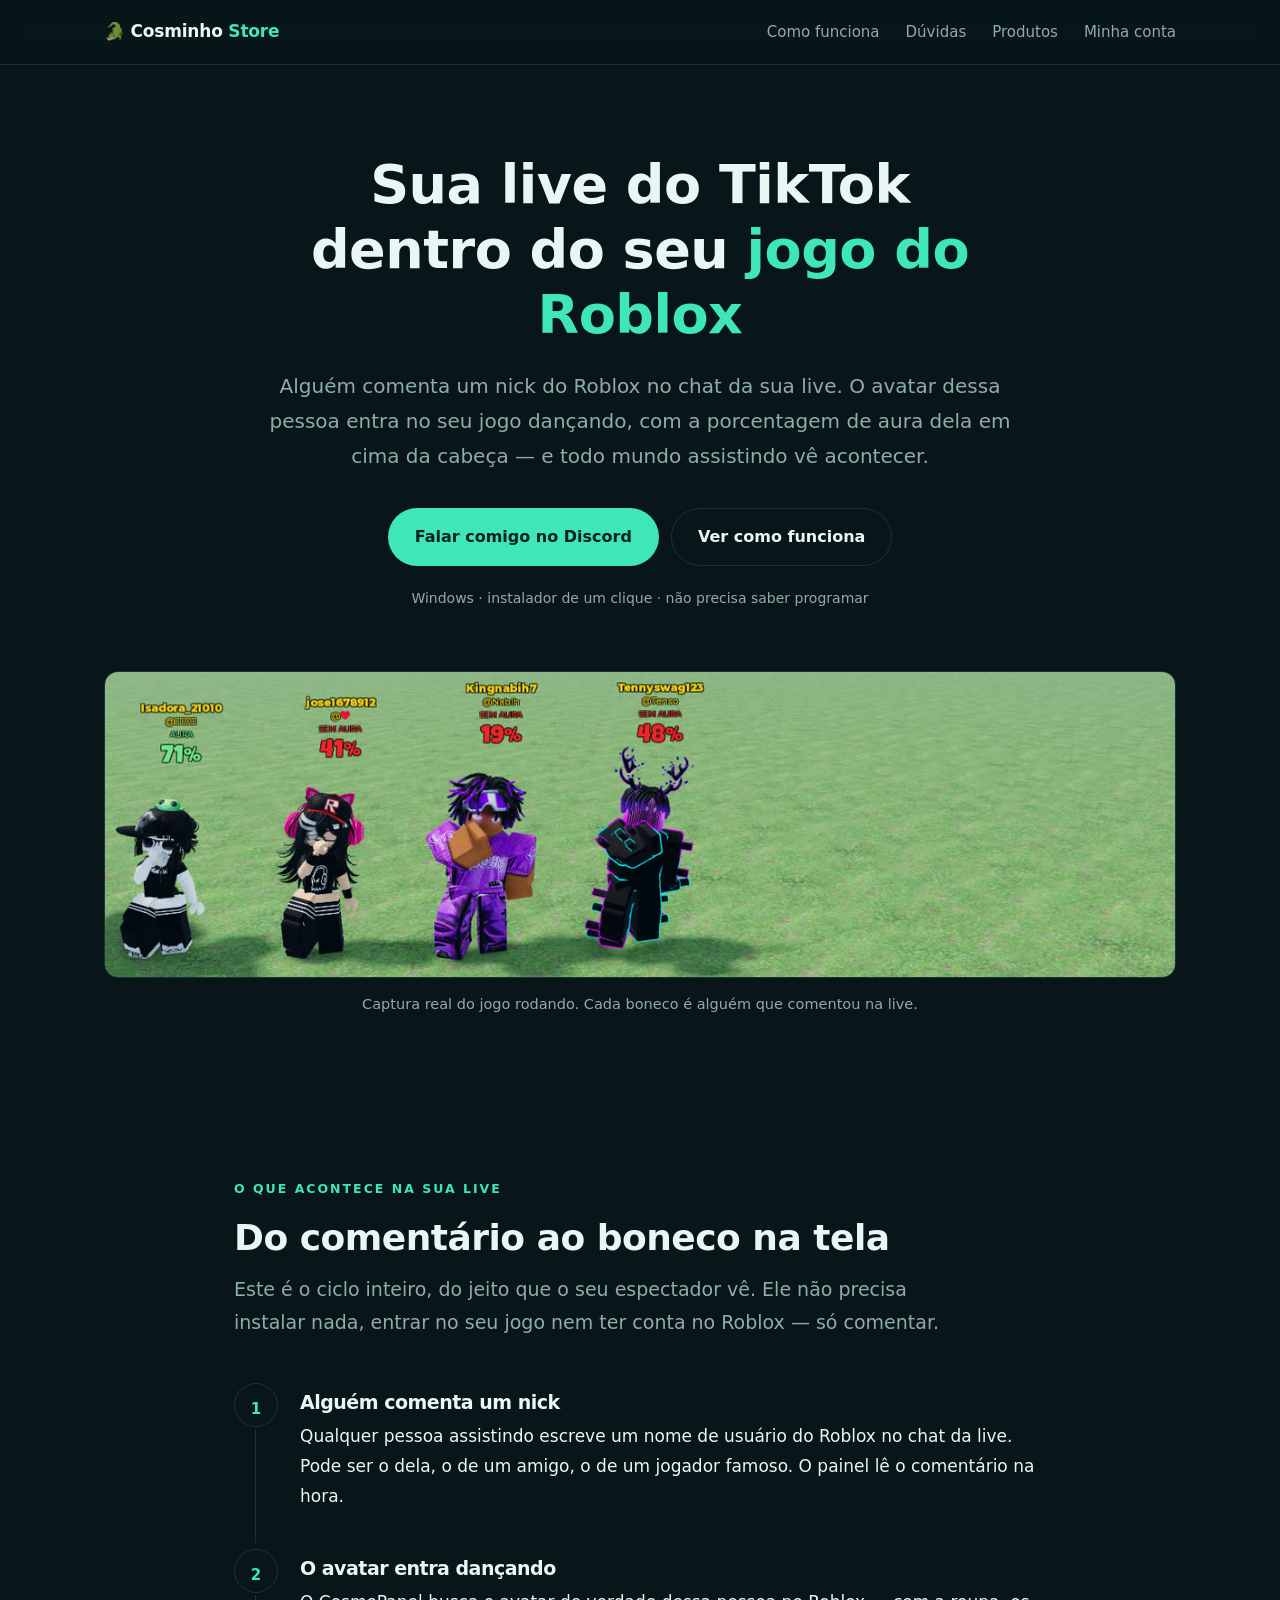
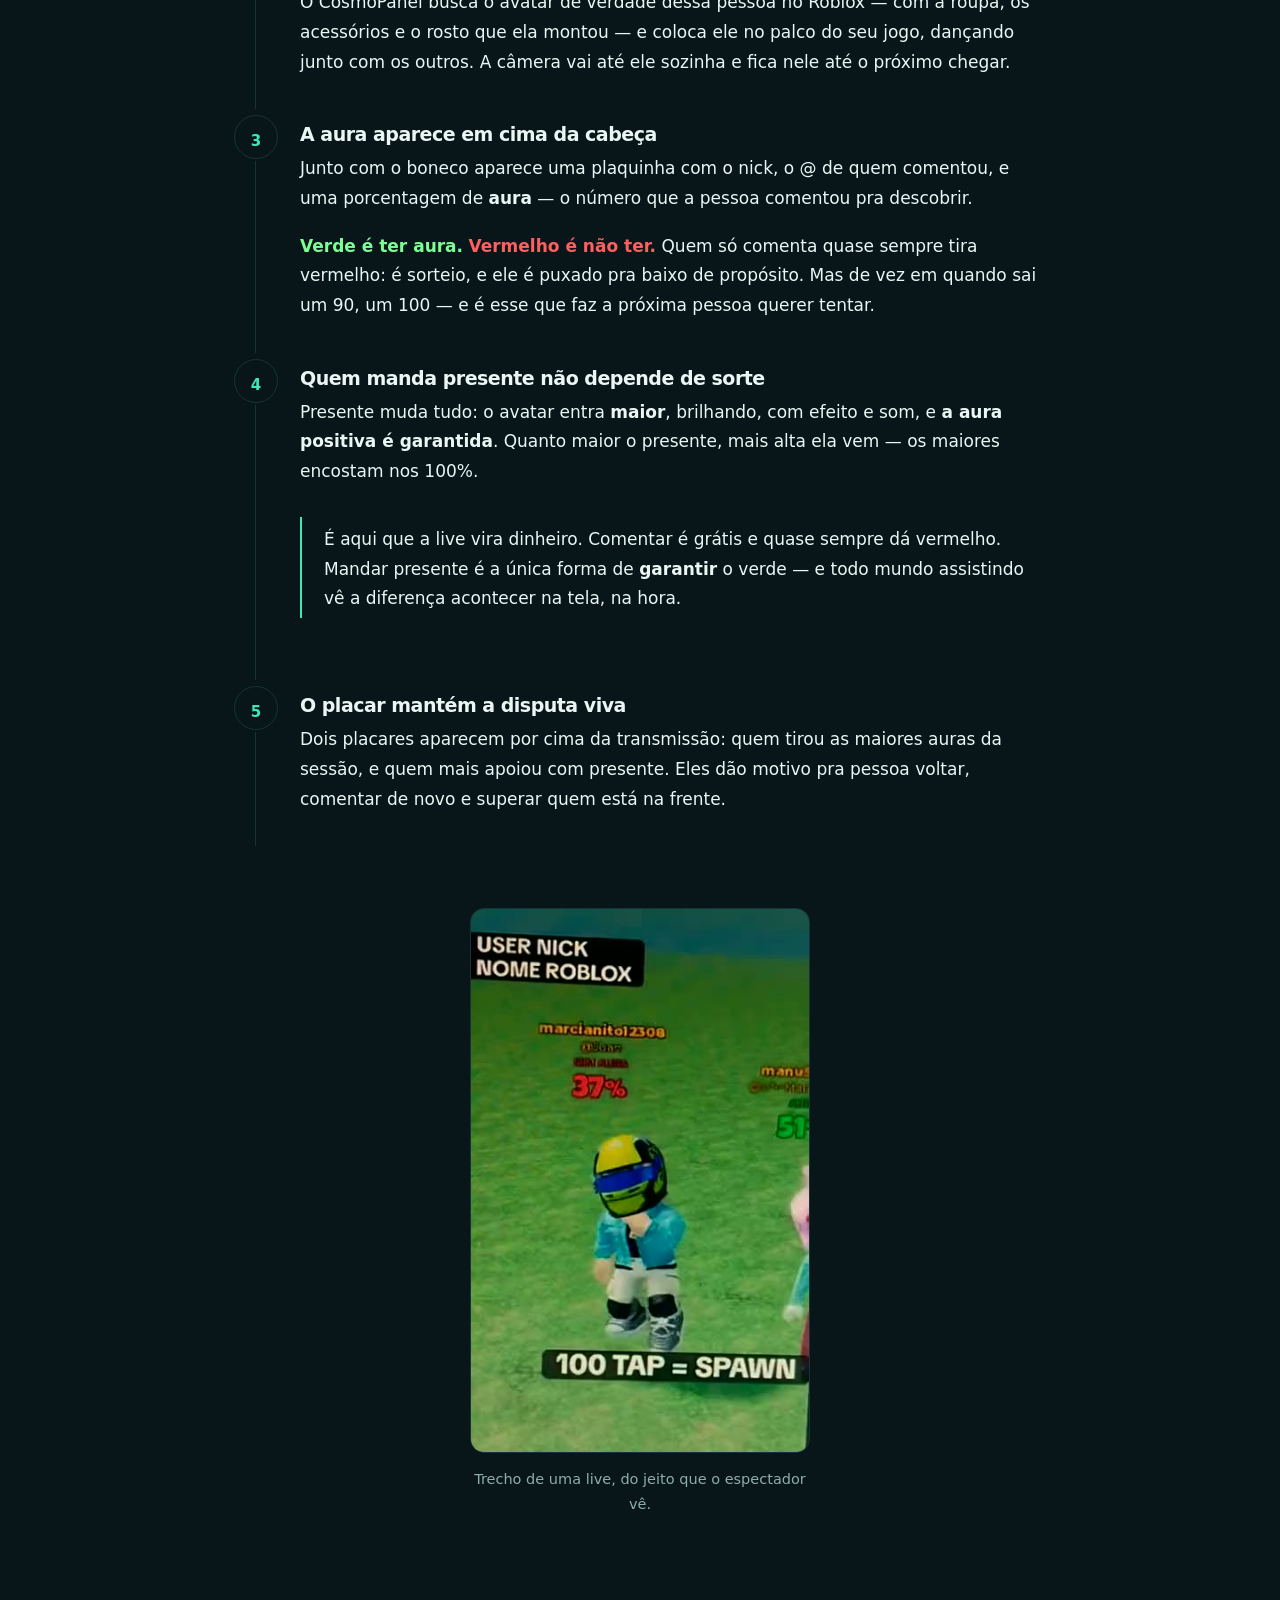
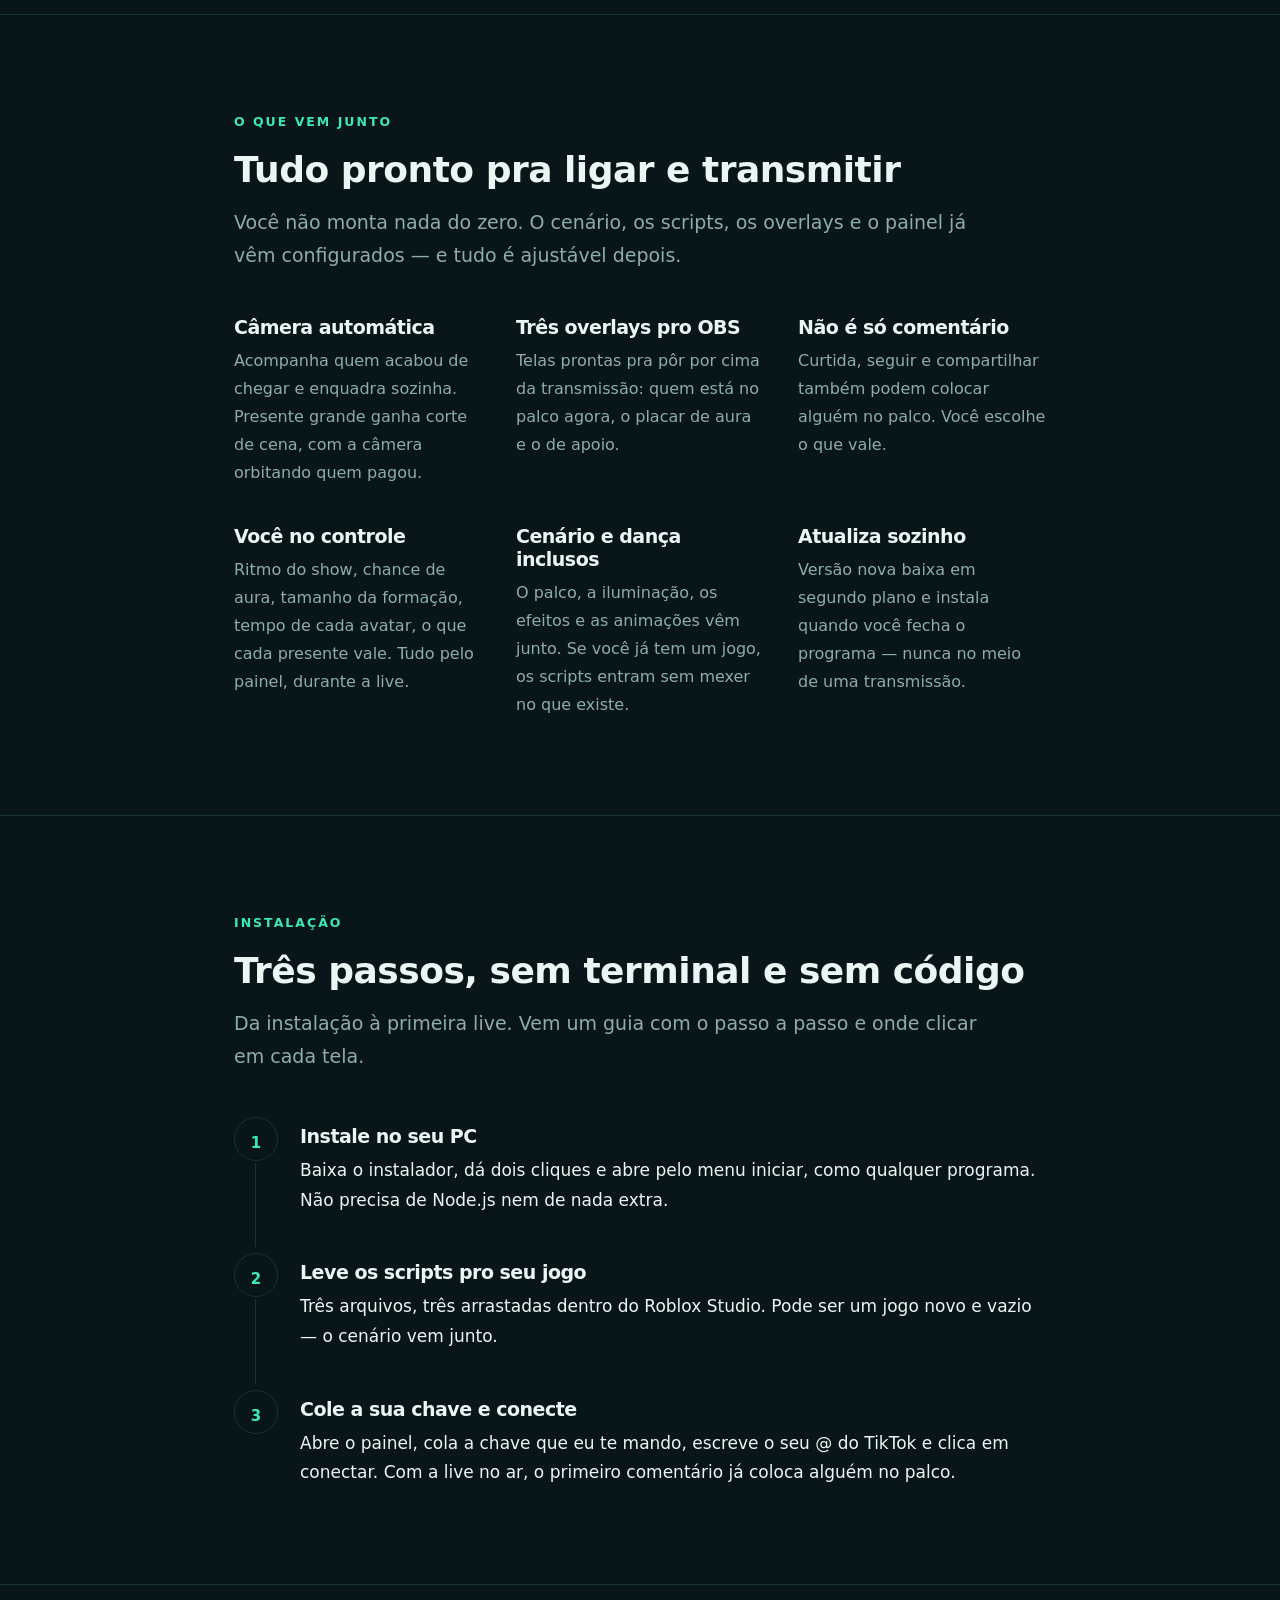
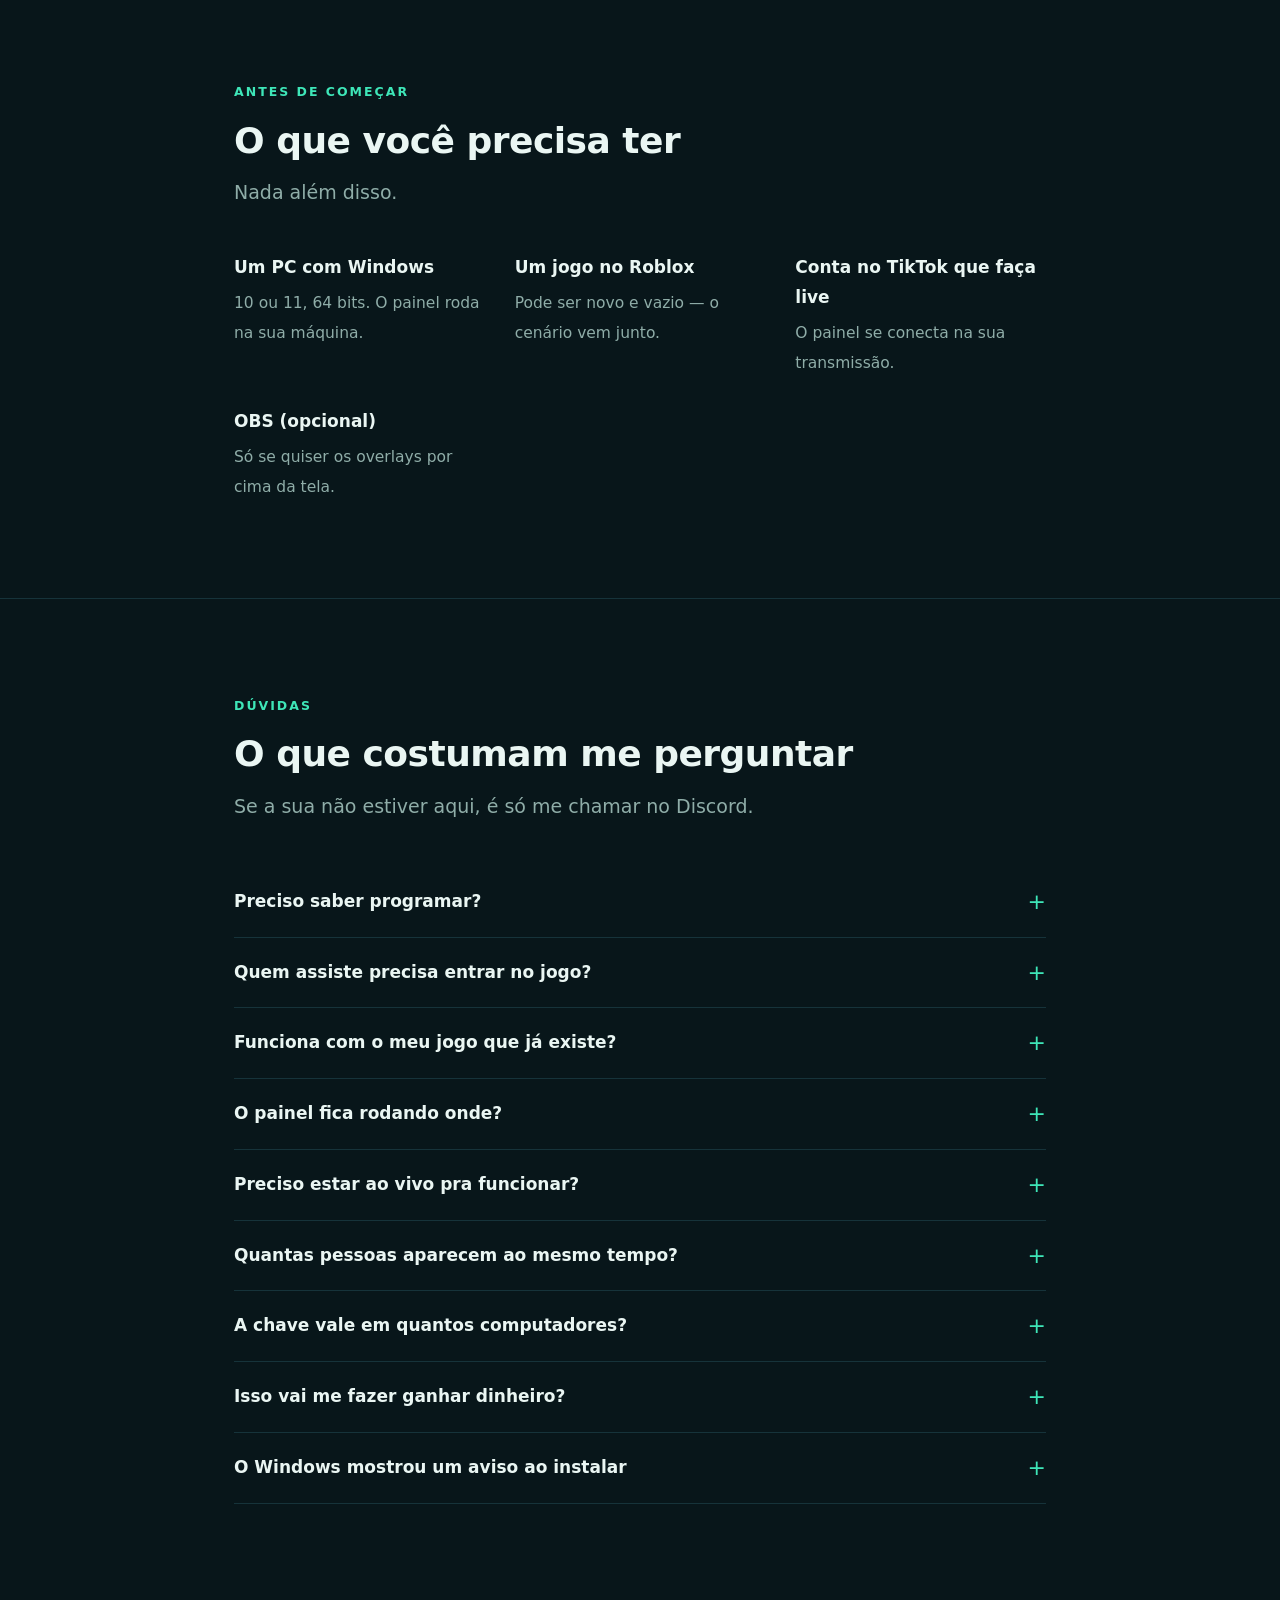
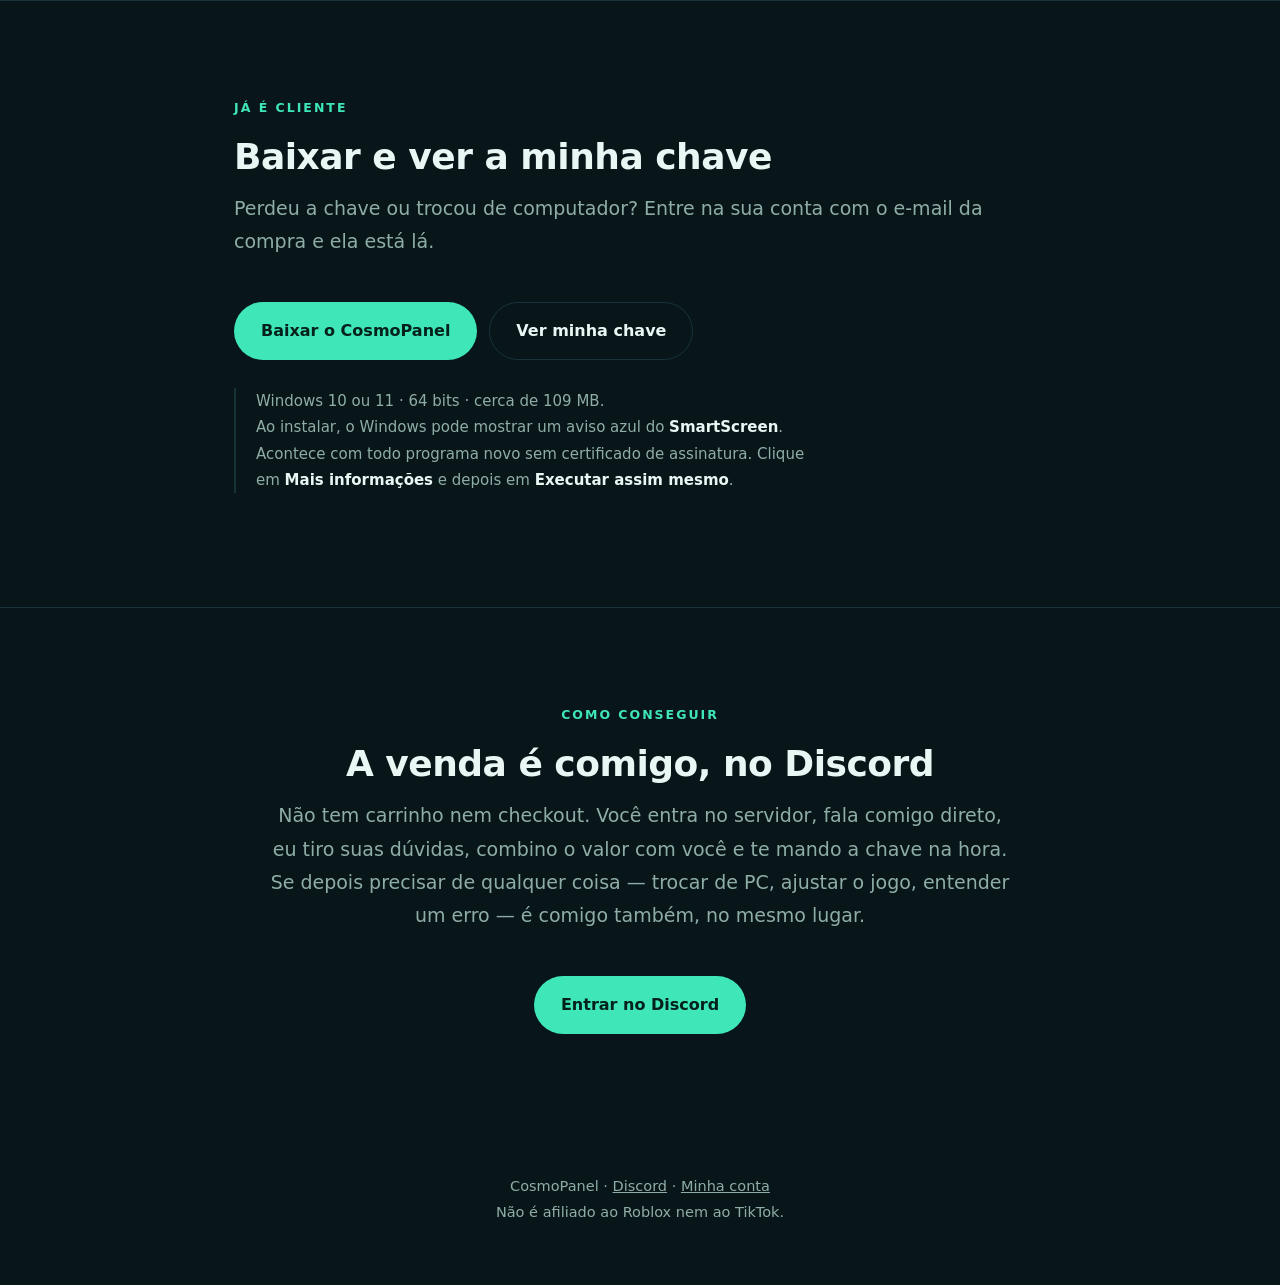
==== index.html @ 3291858f "Poe o trecho da live no site, em pe' e em loop Gravado do monitor com o celular, como o anterior â€”" ====
<!doctype html>
<html lang="pt-BR">
<head>
<meta charset="utf-8" />
<meta name="viewport" content="width=device-width, initial-scale=1" />
<title>CosmoPanel — sua live do TikTok dentro do seu jogo do Roblox</title>
<meta name="description" content="Quem comenta um nick na sua live aparece dançando dentro do seu jogo do Roblox, ao vivo, com a porcentagem de aura em cima. Quem manda presente entra maior, brilhando, e com aura garantida." />

<meta property="og:title" content="CosmoPanel — sua live do TikTok dentro do seu jogo do Roblox" />
<meta property="og:description" content="Quem comenta um nick aparece dançando no seu jogo, ao vivo, com a aura em cima. Presente garante aura alta." />
<meta property="og:type" content="website" />
<meta property="og:url" content="https://cosminho.store/" />
<meta property="og:image" content="https://cosminho.store/jogo-2.jpg" />
<meta name="theme-color" content="#08161a" />
<link rel="icon" href="data:image/svg+xml,<svg xmlns='http://www.w3.org/2000/svg' viewBox='0 0 100 100'><text y='.9em' font-size='90'>🐊</text></svg>" />

<link rel="stylesheet" href="/estilo.css" />
</head>
<body>

<header class="topo">
  <div class="env largo">
    <!--[[ A marca do topo e' a da LOJA, nao a do produto. O site vende
         CosmoPanel hoje e vai vender outras coisas depois; se o cabecalho
         disser "CosmoPanel", cada produto novo obriga a mexer nele. ]]-->
    <a class="marca" href="/">🐊 Cosminho<span> Store</span></a>
    <nav>
      <a class="some" href="#acontece">Como funciona</a>
      <a class="some" href="#duvidas">Dúvidas</a>
      <a href="/produtos.html">Produtos</a>
      <a href="/conta.html">Minha conta</a>
    </nav>
  </div>
</header>

<!-- ============================ HEROI ============================ -->
<div class="heroi">
  <div class="env">
    <h1>Sua live do TikTok<br>dentro do seu <em>jogo do Roblox</em></h1>
    <p class="sub">
      Alguém comenta um nick do Roblox no chat da sua live. O avatar dessa
      pessoa entra no seu jogo dançando, com a porcentagem de aura dela em
      cima da cabeça — e todo mundo assistindo vê acontecer.
    </p>
    <div class="acoes">
      <a class="btn btn-forte" href="https://discord.gg/cDBDEqu55z">Falar comigo no Discord</a>
      <a class="btn btn-leve" href="#acontece">Ver como funciona</a>
    </div>
    <p class="selo-os">Windows · instalador de um clique · não precisa saber programar</p>
  </div>

  <figure class="vitrine">
    <!--[[ JPEG e nao PNG: a mesma captura pesa 719 KB em PNG e 90 em JPEG,
         sem diferenca visivel — nem nos nicks, que sao a parte que mais
         sofre com compressao. Numa imagem que carrega ANTES de tudo, 629 KB
         a menos e' a diferenca entre a pessoa ver o produto e desistir no
         carregamento. ]]-->
    <img src="/jogo-2.jpg" width="1184" height="338"
         alt="Quatro avatares do Roblox parados na grama, lado a lado. Sobre cada um aparece o nick, o @ de quem comentou na live e a porcentagem de aura: o primeiro em verde com 71% e AURA, os outros três em vermelho com 41%, 19% e 48% e SEM AURA." />
    <figcaption>Captura real do jogo rodando. Cada boneco é alguém que comentou na live.</figcaption>
  </figure>
</div>

<!-- ==================== O QUE ACONTECE NA LIVE ==================== -->
<section id="acontece">
  <div class="env">
    <p class="rotulo">O que acontece na sua live</p>
    <h2>Do comentário ao boneco na tela</h2>
    <p class="legenda">
      Este é o ciclo inteiro, do jeito que o seu espectador vê. Ele não precisa
      instalar nada, entrar no seu jogo nem ter conta no Roblox — só comentar.
    </p>

    <div class="momento">
      <div class="n">1</div>
      <div>
        <h3>Alguém comenta um nick</h3>
        <p>
          Qualquer pessoa assistindo escreve um nome de usuário do Roblox no
          chat da live. Pode ser o dela, o de um amigo, o de um jogador
          famoso. O painel lê o comentário na hora.
        </p>
      </div>
    </div>

    <div class="momento">
      <div class="n">2</div>
      <div>
        <h3>O avatar entra dançando</h3>
        <p>
          O CosmoPanel busca o avatar de verdade dessa pessoa no Roblox — com
          a roupa, os acessórios e o rosto que ela montou — e coloca ele no
          palco do seu jogo, dançando junto com os outros. A câmera vai até
          ele sozinha e fica nele até o próximo chegar.
        </p>
      </div>
    </div>

    <div class="momento">
      <div class="n">3</div>
      <div>
        <h3>A aura aparece em cima da cabeça</h3>
        <p>
          Junto com o boneco aparece uma plaquinha com o nick, o @ de quem
          comentou, e uma porcentagem de <b>aura</b> — o número que a pessoa
          comentou pra descobrir.
        </p>
        <p>
          <span class="aura-verde">Verde é ter aura.</span>
          <span class="aura-vermelha">Vermelho é não ter.</span>
          Quem só comenta quase sempre tira vermelho: é sorteio, e ele é
          puxado pra baixo de propósito. Mas de vez em quando sai um 90, um
          100 — e é esse que faz a próxima pessoa querer tentar.
        </p>
      </div>
    </div>

    <div class="momento">
      <div class="n">4</div>
      <div>
        <h3>Quem manda presente não depende de sorte</h3>
        <p>
          Presente muda tudo: o avatar entra <b>maior</b>, brilhando, com
          efeito e som, e <b>a aura positiva é garantida</b>. Quanto maior o
          presente, mais alta ela vem — os maiores encostam nos 100%.
        </p>
        <div class="destaque">
          <p>
            É aqui que a live vira dinheiro. Comentar é grátis e quase sempre
            dá vermelho. Mandar presente é a única forma de <b>garantir</b> o
            verde — e todo mundo assistindo vê a diferença acontecer na tela,
            na hora.
          </p>
        </div>
      </div>
    </div>

    <div class="momento">
      <div class="n">5</div>
      <div>
        <h3>O placar mantém a disputa viva</h3>
        <p>
          Dois placares aparecem por cima da transmissão: quem tirou as
          maiores auras da sessão, e quem mais apoiou com presente. Eles dão
          motivo pra pessoa voltar, comentar de novo e superar quem está na
          frente.
        </p>
      </div>
    </div>

    <!--[[ O trecho da live, DEPOIS dos cinco passos.
         Quem acabou de ler o que acontece e' exatamente quem quer ver
         acontecendo. E em pe', no formato da transmissao — porque e' esse o
         enquadramento que o espectador ve no celular dele, com os overlays
         por cima. Deitado, a pagina estaria mostrando uma coisa que nao
         existe.

         `poster` nao e' enfeite: em conexao ruim, ou quando o navegador
         recusa autoplay, e' ele que aparece no lugar de um retangulo preto.
         Sem audio de proposito: video que fala sozinho numa pagina de vendas
         faz a pessoa fechar a aba. ]]-->
    <figure class="prova">
      <video src="/live-2.mp4" poster="/live-2.jpg"
             autoplay muted loop playsinline preload="metadata"
             width="380" height="610"
             aria-label="Trecho de uma live: avatares do Roblox dançando na grama, cada um com o nick e a aura em cima — Zenia_26111 com 92% em verde e marcianito2308 com 37% em vermelho — e os avisos da transmissão por cima."></video>
      <figcaption>Trecho de uma live, do jeito que o espectador vê.</figcaption>
    </figure>
  </div>
</section>

<!-- ======================= O QUE VEM JUNTO ======================= -->
<section id="recursos">
  <div class="env">
    <p class="rotulo">O que vem junto</p>
    <h2>Tudo pronto pra ligar e transmitir</h2>
    <p class="legenda">
      Você não monta nada do zero. O cenário, os scripts, os overlays e o
      painel já vêm configurados — e tudo é ajustável depois.
    </p>

    <div class="recursos">
      <div>
        <h3>Câmera automática</h3>
        <p>Acompanha quem acabou de chegar e enquadra sozinha. Presente grande ganha corte de cena, com a câmera orbitando quem pagou.</p>
      </div>
      <div>
        <h3>Três overlays pro OBS</h3>
        <p>Telas prontas pra pôr por cima da transmissão: quem está no palco agora, o placar de aura e o de apoio.</p>
      </div>
      <div>
        <h3>Não é só comentário</h3>
        <p>Curtida, seguir e compartilhar também podem colocar alguém no palco. Você escolhe o que vale.</p>
      </div>
      <div>
        <h3>Você no controle</h3>
        <p>Ritmo do show, chance de aura, tamanho da formação, tempo de cada avatar, o que cada presente vale. Tudo pelo painel, durante a live.</p>
      </div>
      <div>
        <h3>Cenário e dança inclusos</h3>
        <p>O palco, a iluminação, os efeitos e as animações vêm junto. Se você já tem um jogo, os scripts entram sem mexer no que existe.</p>
      </div>
      <div>
        <h3>Atualiza sozinho</h3>
        <p>Versão nova baixa em segundo plano e instala quando você fecha o programa — nunca no meio de uma transmissão.</p>
      </div>
    </div>
  </div>
</section>

<!-- ========================= INSTALAÇÃO ========================= -->
<section id="instalar">
  <div class="env">
    <p class="rotulo">Instalação</p>
    <h2>Três passos, sem terminal e sem código</h2>
    <p class="legenda">
      Da instalação à primeira live. Vem um guia com o passo a passo e onde
      clicar em cada tela.
    </p>

    <div class="momento">
      <div class="n">1</div>
      <div>
        <h3>Instale no seu PC</h3>
        <p>Baixa o instalador, dá dois cliques e abre pelo menu iniciar, como qualquer programa. Não precisa de Node.js nem de nada extra.</p>
      </div>
    </div>

    <div class="momento">
      <div class="n">2</div>
      <div>
        <h3>Leve os scripts pro seu jogo</h3>
        <p>Três arquivos, três arrastadas dentro do Roblox Studio. Pode ser um jogo novo e vazio — o cenário vem junto.</p>
      </div>
    </div>

    <div class="momento">
      <div class="n">3</div>
      <div>
        <h3>Cole a sua chave e conecte</h3>
        <p>Abre o painel, cola a chave que eu te mando, escreve o seu @ do TikTok e clica em conectar. Com a live no ar, o primeiro comentário já coloca alguém no palco.</p>
      </div>
    </div>
  </div>
</section>

<!-- ========================= REQUISITOS ========================= -->
<section id="requisitos">
  <div class="env">
    <p class="rotulo">Antes de começar</p>
    <h2>O que você precisa ter</h2>
    <p class="legenda">Nada além disso.</p>

    <div class="req">
      <div><b>Um PC com Windows</b><span>10 ou 11, 64 bits. O painel roda na sua máquina.</span></div>
      <div><b>Um jogo no Roblox</b><span>Pode ser novo e vazio — o cenário vem junto.</span></div>
      <div><b>Conta no TikTok que faça live</b><span>O painel se conecta na sua transmissão.</span></div>
      <div><b>OBS (opcional)</b><span>Só se quiser os overlays por cima da tela.</span></div>
    </div>
  </div>
</section>

<!-- =========================== DÚVIDAS =========================== -->
<section id="duvidas">
  <div class="env">
    <p class="rotulo">Dúvidas</p>
    <h2>O que costumam me perguntar</h2>
    <p class="legenda">Se a sua não estiver aqui, é só me chamar no Discord.</p>

    <details>
      <summary>Preciso saber programar?</summary>
      <p>Não. A instalação é um instalador comum do Windows, e no Roblox são três arquivos arrastados pra dentro do Studio. O guia mostra onde clicar em cada passo.</p>
    </details>
    <details>
      <summary>Quem assiste precisa entrar no jogo?</summary>
      <p>Não, e é isso que faz funcionar. A pessoa só comenta na live. Ela nem precisa ter o Roblox instalado — o avatar que aparece é buscado pelo nick que ela escreveu.</p>
    </details>
    <details>
      <summary>Funciona com o meu jogo que já existe?</summary>
      <p>Funciona. Os scripts entram no seu jogo sem mexer no que já está lá. Se você não tem jogo nenhum, também serve: o cenário do palco vem junto e roda num jogo vazio.</p>
    </details>
    <details>
      <summary>O painel fica rodando onde?</summary>
      <p>No seu computador, junto com a live. Ele conversa com o seu jogo do Roblox e com a sua transmissão do TikTok ao mesmo tempo. Nada roda em servidor de terceiro.</p>
    </details>
    <details>
      <summary>Preciso estar ao vivo pra funcionar?</summary>
      <p>Sim. O painel se conecta na sua transmissão do TikTok enquanto ela está no ar. Fora da live não há comentário pra ler.</p>
    </details>
    <details>
      <summary>Quantas pessoas aparecem ao mesmo tempo?</summary>
      <p>A formação padrão comporta 48 avatares, e você pode mudar esse número. Quem chega entra na frente; quando enche, a câmera mostra a multidão inteira e o palco recomeça.</p>
    </details>
    <details>
      <summary>A chave vale em quantos computadores?</summary>
      <p>Um por vez. Se você trocar de PC ou formatar, é só me avisar no Discord que eu libero na hora.</p>
    </details>
    <details>
      <summary>Isso vai me fazer ganhar dinheiro?</summary>
      <p>Ele não cria audiência do nada — isso continua sendo seu trabalho. O que ele faz é dar motivo pra quem já está assistindo interagir: comentar pra ver o próprio avatar, e mandar presente pra garantir a aura alta. Mais comentário também ajuda a live a ser mostrada pra mais gente.</p>
    </details>
    <details>
      <summary>O Windows mostrou um aviso ao instalar</summary>
      <p>É o SmartScreen, e acontece com todo programa novo que ainda não tem certificado de assinatura — não é vírus. Clique em <b>Mais informações</b> e depois em <b>Executar assim mesmo</b>.</p>
    </details>
  </div>
</section>

<!-- ========================= JÁ É CLIENTE ========================= -->
<section id="cliente">
  <div class="env">
    <p class="rotulo">Já é cliente</p>
    <h2>Baixar e ver a minha chave</h2>
    <p class="legenda">
      Perdeu a chave ou trocou de computador? Entre na sua conta com o e-mail
      da compra e ela está lá.
    </p>
    <div class="acoes" style="justify-content:flex-start">
      <a class="btn btn-forte" href="https://github.com/cosmopanel84-cpu/cosmopanel-downloads/releases/latest/download/CosmoPanel-Instalador.exe">Baixar o CosmoPanel</a>
      <a class="btn btn-leve" href="/conta.html">Ver minha chave</a>
    </div>
    <p class="aviso">
      Windows 10 ou 11 · 64 bits · cerca de 109 MB.<br>
      Ao instalar, o Windows pode mostrar um aviso azul do <b>SmartScreen</b>.
      Acontece com todo programa novo sem certificado de assinatura. Clique em
      <b>Mais informações</b> e depois em <b>Executar assim mesmo</b>.
    </p>
  </div>
</section>

<!-- ========================== FECHAMENTO ========================== -->
<section id="comprar" class="fechamento">
  <div class="env">
    <p class="rotulo">Como conseguir</p>
    <h2>A venda é comigo, no Discord</h2>
    <p class="legenda">
      Não tem carrinho nem checkout. Você entra no servidor, fala comigo
      direto, eu tiro suas dúvidas, combino o valor com você e te mando a
      chave na hora. Se depois precisar de qualquer coisa — trocar de PC,
      ajustar o jogo, entender um erro — é comigo também, no mesmo lugar.
    </p>
    <div class="acoes">
      <a class="btn btn-forte" href="https://discord.gg/cDBDEqu55z">Entrar no Discord</a>
    </div>
  </div>
</section>

<footer>
  <div class="env">
    CosmoPanel · <a href="https://discord.gg/cDBDEqu55z">Discord</a> ·
    <a href="/conta.html">Minha conta</a><br>
    Não é afiliado ao Roblox nem ao TikTok.
  </div>
</footer>

</body>
</html>
---- estilo.css ----
/*[[ O ESTILO DA LOJA INTEIRA, num arquivo so'.

     Antes ele vivia dentro do <style> de cada pagina. Com uma pagina isso e'
     comodo; com uma vitrine e um HTML por produto vira armadilha — trocar uma
     cor exige cacar em todos os arquivos, e um deles sempre fica pra tras.
     Produto novo agora e' um HTML enxuto que aponta pra ca'.

     CLEAN, e aqui isso tem significado tecnico, nao so' gosto:

       · UMA cor de destaque. O verde marca o que se clica e o que e' "tem
         aura". Se ele estiver em tudo, deixa de significar alguma coisa.
       · Sem textura de fundo: ela compete com a leitura, e estas paginas sao
         principalmente texto explicativo.
       · Menos caixa, mais espaco. Borda em volta de cada bloco dava o ar "de
         painel de controle"; separar por respiro da' o ar de pagina.
       · Uma escala de tipo so' (clamp), pra o tamanho contar a hierarquia
         sozinho, sem precisar de linha, cor e caixa junto. ]]*/

:root{
  --fundo:#08161a;
  --fundo2:#0c2026;
  --acento:#3ee6b8;
  --verde:#7bff94;
  --vermelho:#ff5f5f;
  --texto:#eaf6f3;
  --apagado:#8fada8;
  --linha:#16333a;
}

*{box-sizing:border-box}
html{scroll-behavior:smooth}
body{
  margin:0;
  background:var(--fundo);
  color:var(--texto);
  font:400 17px/1.75 ui-sans-serif,system-ui,-apple-system,"Segoe UI",Roboto,sans-serif;
  -webkit-font-smoothing:antialiased;
}
img{max-width:100%;height:auto;display:block}
a{color:var(--acento)}

.env{max-width:860px;margin:0 auto;padding:0 24px}
.largo{max-width:1120px}

/* ---------- topo ---------- */
.topo{position:sticky;top:0;z-index:10;backdrop-filter:blur(10px);
  background:rgba(8,22,26,.82);border-bottom:1px solid var(--linha)}
.topo .env{display:flex;align-items:center;justify-content:space-between;
  gap:16px;height:64px}
.marca{font-weight:700;font-size:17px;letter-spacing:-.2px;text-decoration:none;color:var(--texto)}
.marca span{color:var(--acento)}
.topo nav{display:flex;align-items:center;gap:26px;font-size:15px}
.topo nav a{color:var(--apagado);text-decoration:none;transition:color .15s}
.topo nav a:hover,.topo nav a[aria-current="page"]{color:var(--texto)}
@media (max-width:760px){ .topo nav a.some{display:none} }

/* ---------- botoes ---------- */
.btn{display:inline-flex;align-items:center;justify-content:center;gap:9px;
  padding:14px 26px;border-radius:999px;text-decoration:none;font-weight:600;
  font-size:16px;border:1px solid transparent;cursor:pointer;font-family:inherit;
  transition:transform .14s,opacity .14s}
.btn:hover{transform:translateY(-1px);opacity:.92}
.btn:disabled{opacity:.5;cursor:default;transform:none}
.btn-forte{background:var(--acento);color:#04211c}
.btn-leve{border-color:var(--linha);color:var(--texto)}
.btn-fino{padding:9px 18px;font-size:14.5px}

/* ---------- ritmo vertical ---------- */
section{padding:96px 0}
section + section{border-top:1px solid var(--linha)}
h1,h2,h3{letter-spacing:-.5px;line-height:1.2;margin:0}
h1{font-size:clamp(34px,6vw,54px);font-weight:700}
h2{font-size:clamp(26px,3.6vw,36px);font-weight:700;margin-bottom:14px}
h3{font-size:19px;font-weight:600;margin-bottom:8px}
p{margin:0 0 18px}
.legenda{color:var(--apagado);font-size:19px;margin-bottom:44px;max-width:62ch}
.rotulo{text-transform:uppercase;letter-spacing:2px;font-size:12.5px;
  color:var(--acento);font-weight:600;margin-bottom:16px}

/* ---------- heroi ---------- */
.heroi{padding:88px 0 64px;text-align:center}
.heroi h1{margin-bottom:22px}
.heroi h1 em{font-style:normal;color:var(--acento)}
.heroi .sub{font-size:20px;color:var(--apagado);max-width:60ch;margin:0 auto 34px}
.acoes{display:flex;gap:12px;justify-content:center;flex-wrap:wrap}
.selo-os{margin-top:20px;font-size:14px;color:var(--apagado)}

.vitrine{margin:60px auto 0;max-width:1120px;padding:0 24px}
.vitrine img{border-radius:14px;border:1px solid var(--linha)}
.vitrine figcaption{margin-top:14px;font-size:14.5px;color:var(--apagado);text-align:center}

/*[[ O trecho da live. EM PE', e estreito.
     O video e' a transmissao como o espectador ve: vertical, com os avisos
     por cima. Deitado, seria outra coisa. E estreito de proposito — foi
     filmado do monitor com celular, entao nitidez nao e' o que ele tem pra
     dar; o que ele tem e' movimento e a aura mudando na cabeca das pessoas.
     Grande, a diferenca de definicao pra imagem do topo viraria o assunto. ]]*/
.prova{margin:56px auto 0;max-width:340px}
.prova video{display:block;width:100%;height:auto;border-radius:14px;
  border:1px solid var(--linha);background:var(--fundo2)}
.prova figcaption{margin-top:14px;font-size:14.5px;color:var(--apagado);text-align:center}

/* ---------- sequencia numerada ---------- */
.momento{display:grid;grid-template-columns:44px 1fr;gap:0 22px;
  padding-bottom:38px;position:relative}
.momento:last-child{padding-bottom:0}
/* A linha que liga um momento ao outro: e' ela que faz ler como SEQUENCIA.
   Com cartoes soltos, cada passo parecia independente do anterior. */
.momento:not(:last-child)::before{content:"";position:absolute;left:21px;top:46px;
  bottom:6px;width:1px;background:var(--linha)}
.momento .n{width:44px;height:44px;border-radius:50%;display:grid;place-items:center;
  border:1px solid var(--linha);color:var(--acento);font-weight:600;font-size:15px;
  background:var(--fundo)}
.momento div{padding-top:8px}
.momento div p:last-child{margin-bottom:0}

.aura-verde{color:var(--verde);font-weight:600}
.aura-vermelha{color:var(--vermelho);font-weight:600}

.destaque{border-left:2px solid var(--acento);padding:4px 0 4px 22px;
  margin:30px 0;color:var(--texto)}
.destaque p:last-child{margin-bottom:0}

/* ---------- grades ---------- */
.recursos{display:grid;grid-template-columns:repeat(auto-fit,minmax(240px,1fr));
  gap:38px 34px}
.recursos p{color:var(--apagado);font-size:16px;margin:0}

.req{display:grid;grid-template-columns:repeat(auto-fit,minmax(210px,1fr));gap:30px}
.req b{display:block;margin-bottom:5px;font-weight:600}
.req span{color:var(--apagado);font-size:15.5px}

/* ---------- vitrine de produtos ---------- */
.produtos{display:grid;grid-template-columns:repeat(auto-fit,minmax(300px,1fr));
  gap:26px;align-items:stretch}
.produto{display:flex;flex-direction:column;text-decoration:none;color:inherit;
  border:1px solid var(--linha);border-radius:16px;overflow:hidden;
  background:var(--fundo2);transition:border-color .16s,transform .16s}
a.produto:hover{border-color:var(--acento);transform:translateY(-2px)}
.produto .capa{aspect-ratio:16/7;overflow:hidden;background:var(--fundo);
  border-bottom:1px solid var(--linha)}
.produto .capa img{width:100%;height:100%;object-fit:cover}
.produto .corpo{padding:22px 24px 26px;display:flex;flex-direction:column;flex:1}
.produto h3{margin-bottom:8px}
.produto p{color:var(--apagado);font-size:15.5px;margin:0 0 18px}
.produto .rodape{margin-top:auto;display:flex;align-items:center;
  justify-content:space-between;gap:12px;font-size:14.5px}
.produto .ver{color:var(--acento);font-weight:600}
.etiqueta{display:inline-block;font-size:12px;letter-spacing:1.4px;
  text-transform:uppercase;font-weight:600;padding:4px 10px;border-radius:999px;
  border:1px solid var(--linha);color:var(--apagado)}
.etiqueta.viva{border-color:var(--acento);color:var(--acento)}

/*[[ O card de "em breve" e' TRACEJADO de proposito.
     Vitrine com um produto so' parece loja quebrada; com um card falso, parece
     desonesta. O tracejado diz "este espaco e' reservado, ainda nao ha nada
     aqui" sem fingir que ha. Quando o produto existir, ele vira um card
     normal — e a grade nao muda. ]]*/
.produto.vazio{border-style:dashed;background:transparent;justify-content:center;
  align-items:center;text-align:center;padding:48px 28px;min-height:260px}
.produto.vazio h3{color:var(--apagado);font-weight:600}
.produto.vazio p{margin:0;max-width:34ch}

/* ---------- perguntas ---------- */
details{border-bottom:1px solid var(--linha);padding:20px 0}
details summary{cursor:pointer;font-weight:600;font-size:17px;list-style:none;
  display:flex;justify-content:space-between;gap:16px;align-items:center}
details summary::-webkit-details-marker{display:none}
details summary::after{content:"+";color:var(--acento);font-weight:400;font-size:22px;
  line-height:1;flex-shrink:0}
details[open] summary::after{content:"−"}
details p{margin:14px 0 0;color:var(--apagado);font-size:16px}

/* ---------- fechamento e rodape ---------- */
.fechamento{text-align:center}
.fechamento .legenda{margin-left:auto;margin-right:auto}

footer{padding:44px 0 60px;color:var(--apagado);font-size:14.5px;text-align:center}
footer a{color:var(--apagado)}

.aviso{border-left:2px solid var(--linha);padding-left:20px;margin-top:28px;
  font-size:15px;color:var(--apagado);text-align:left;max-width:60ch}
.aviso b{color:var(--texto);font-weight:600}
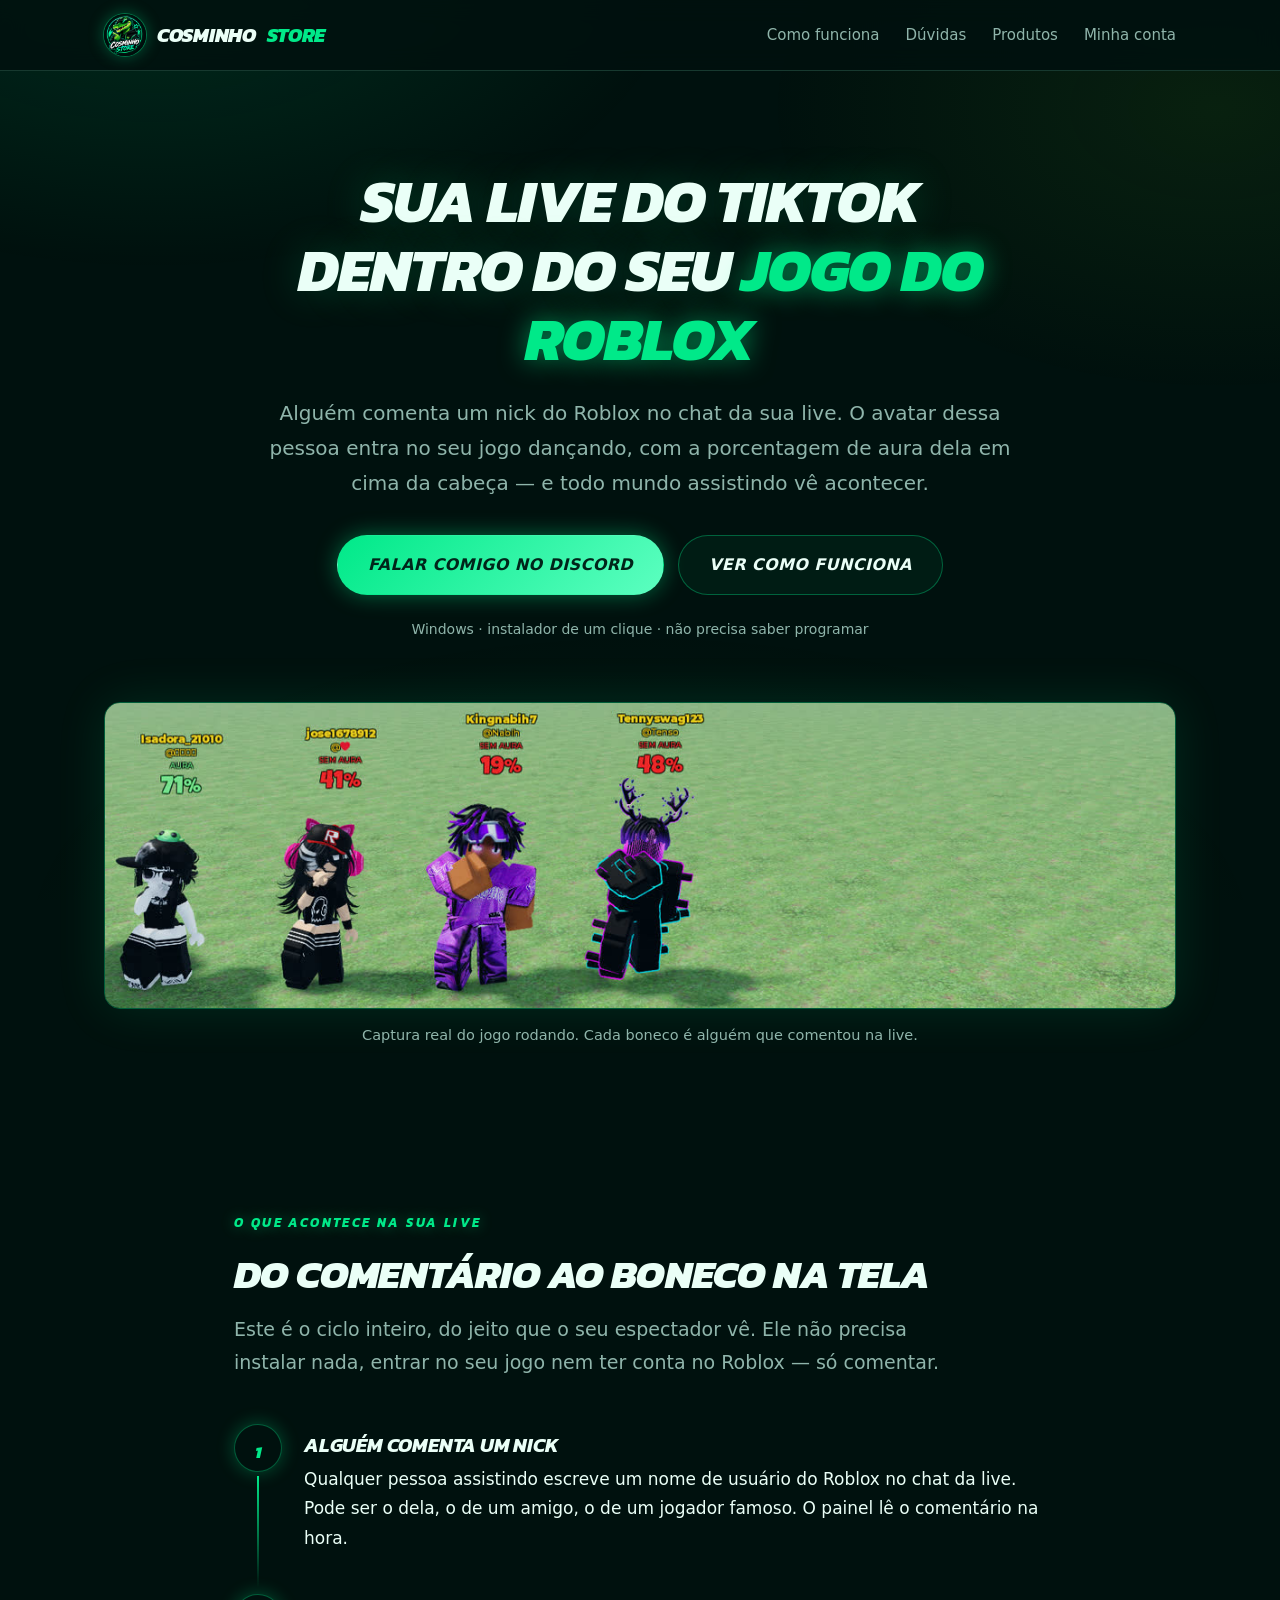
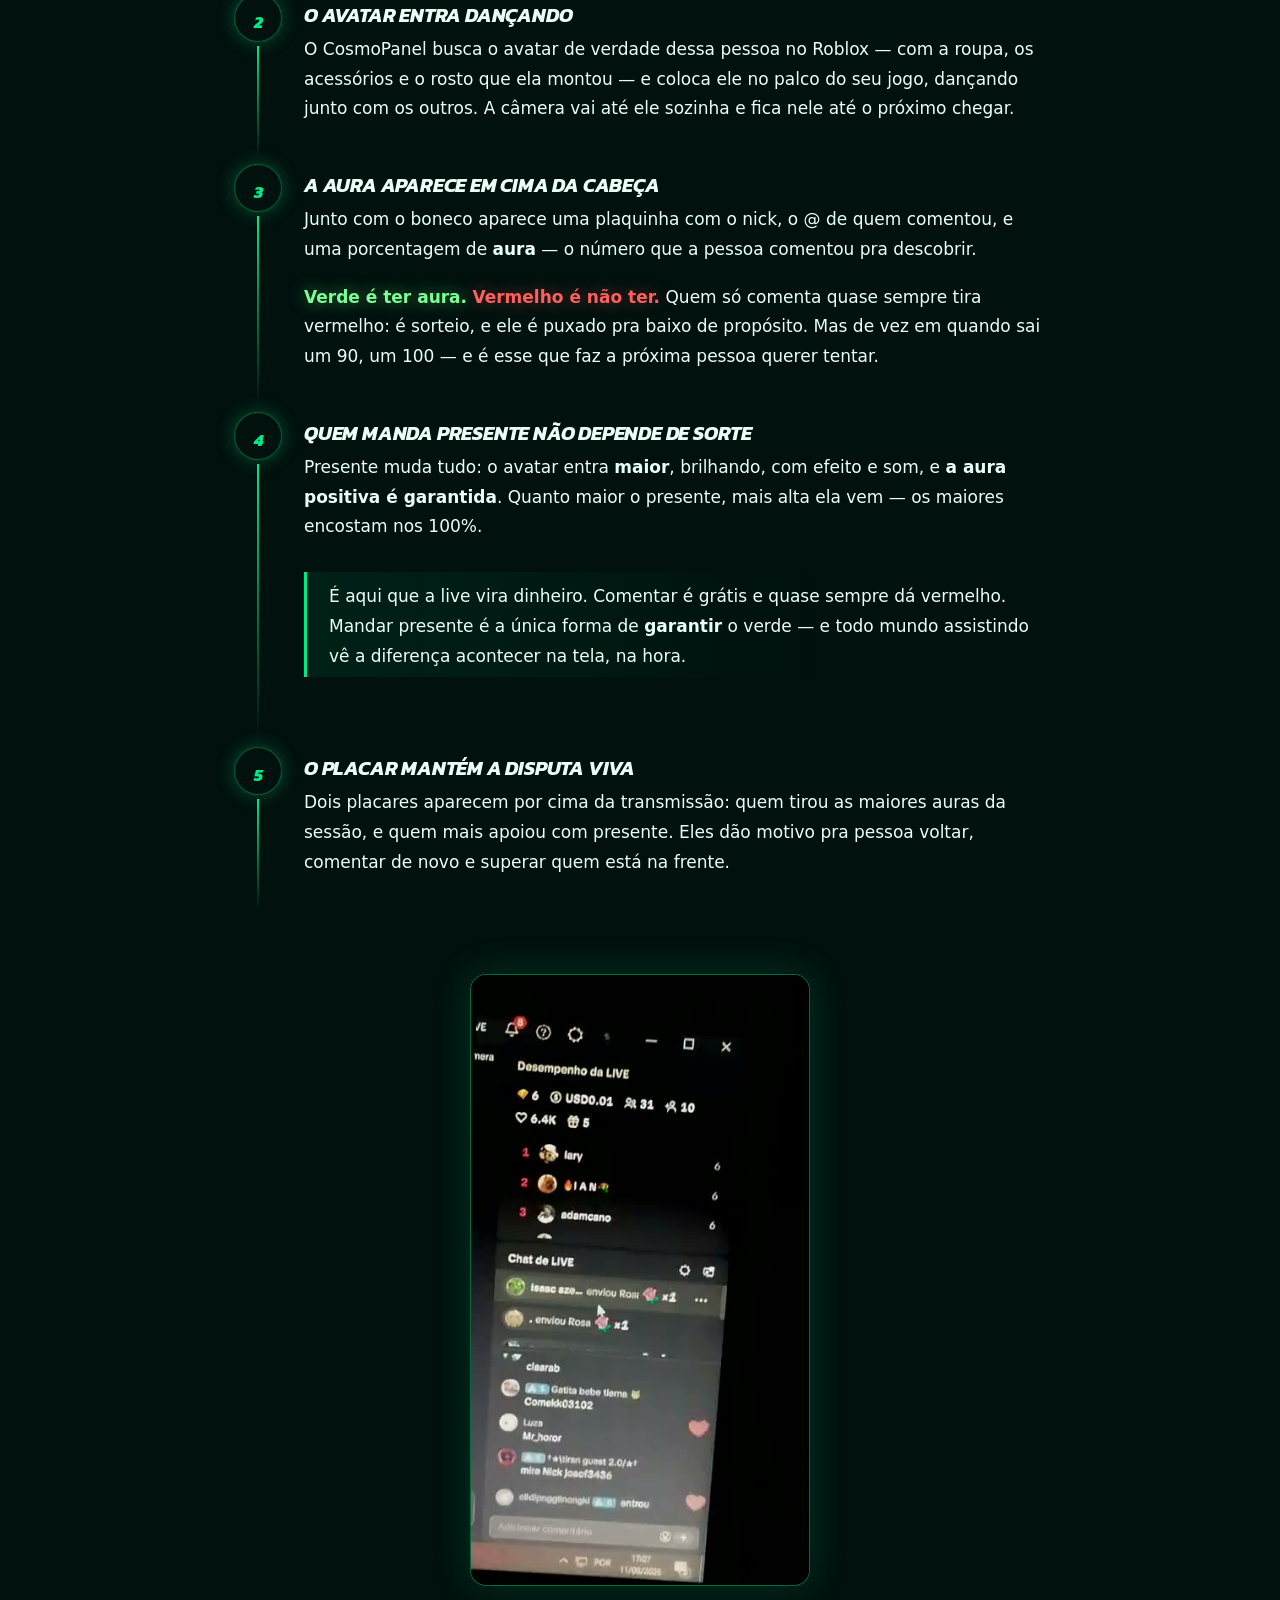
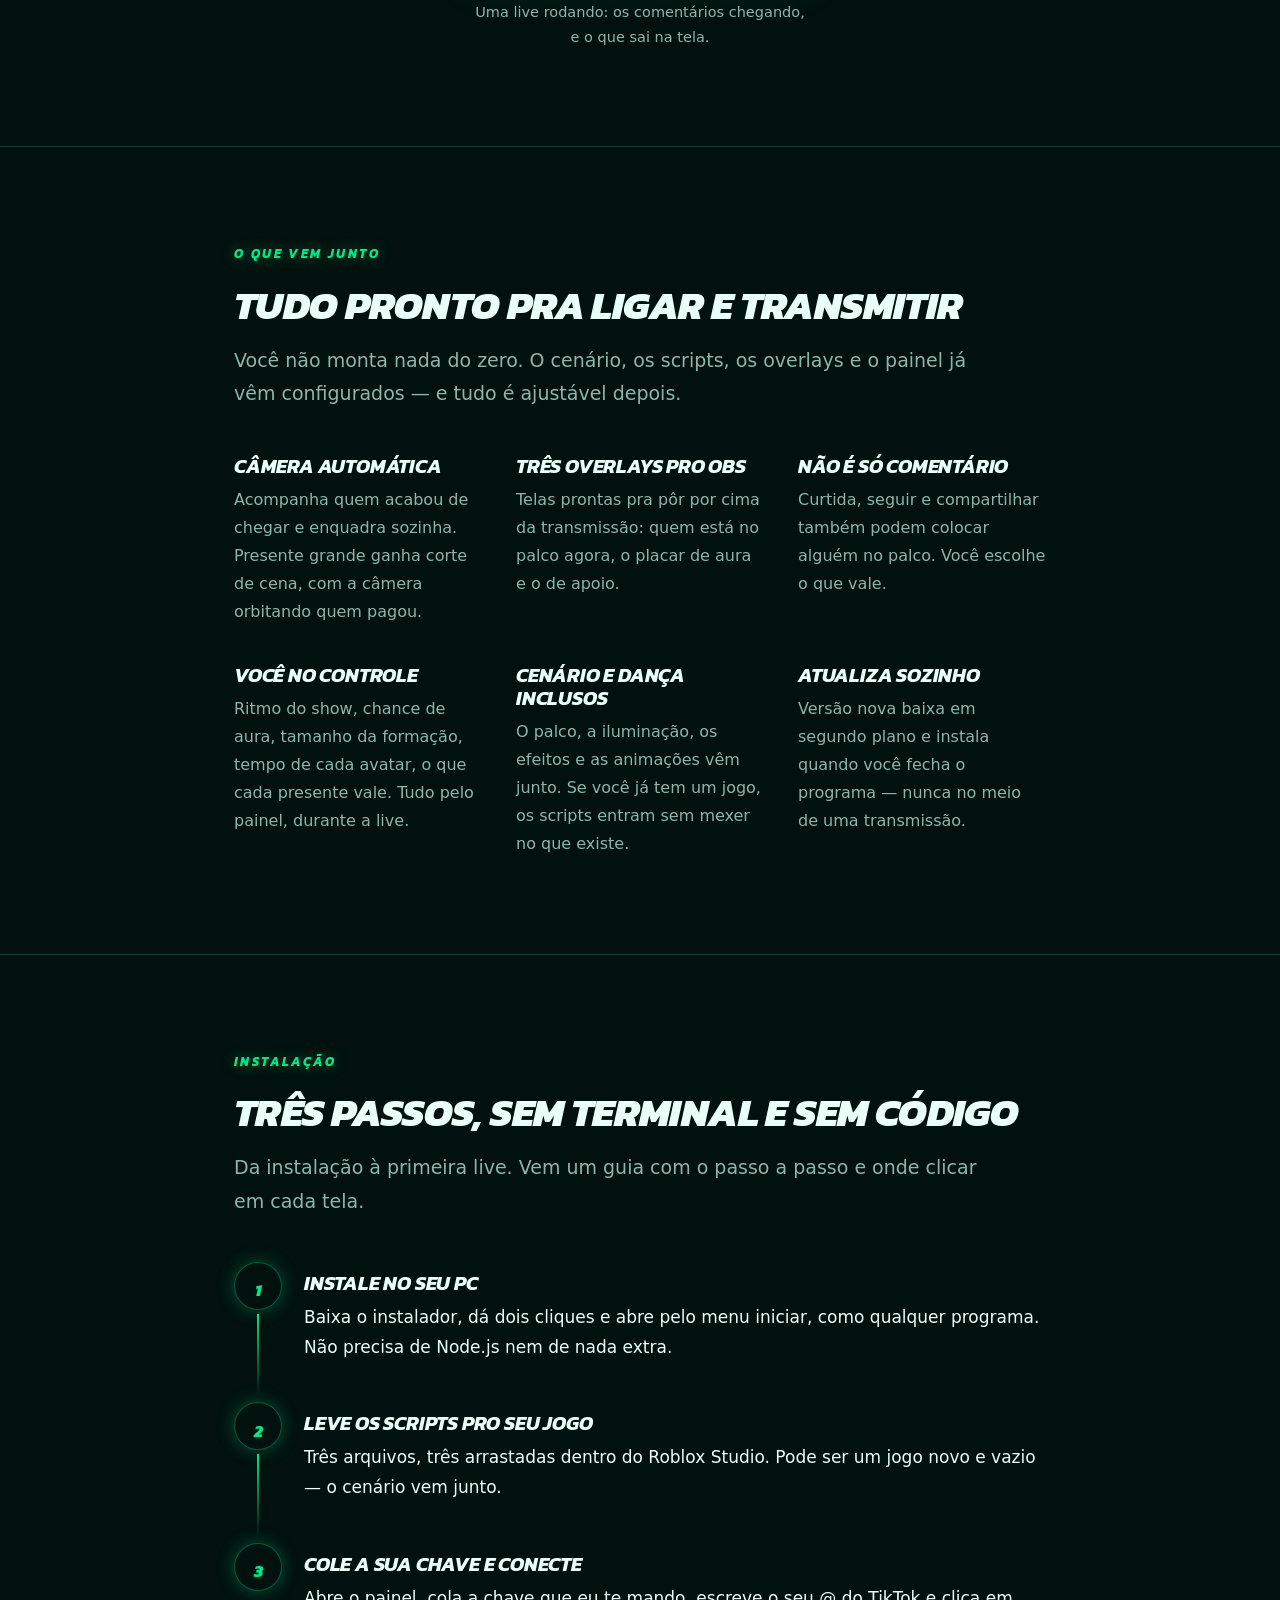
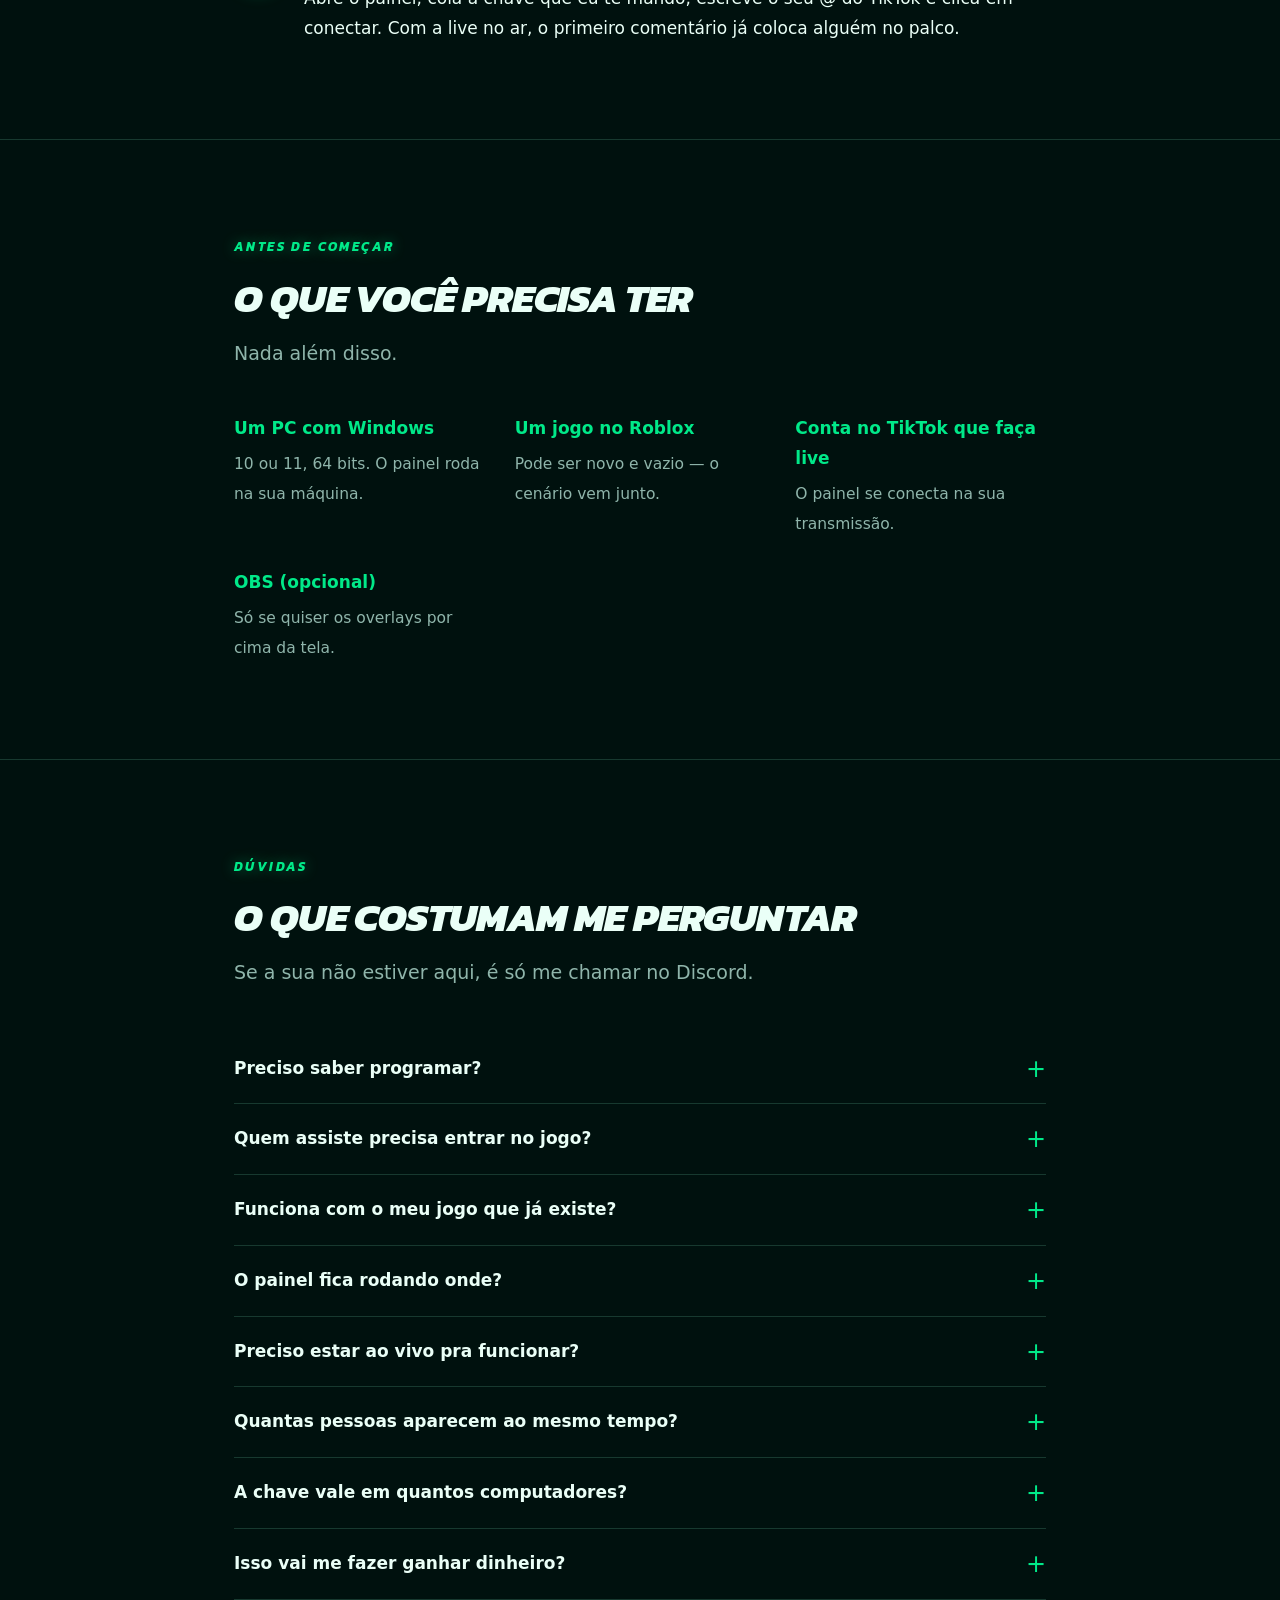
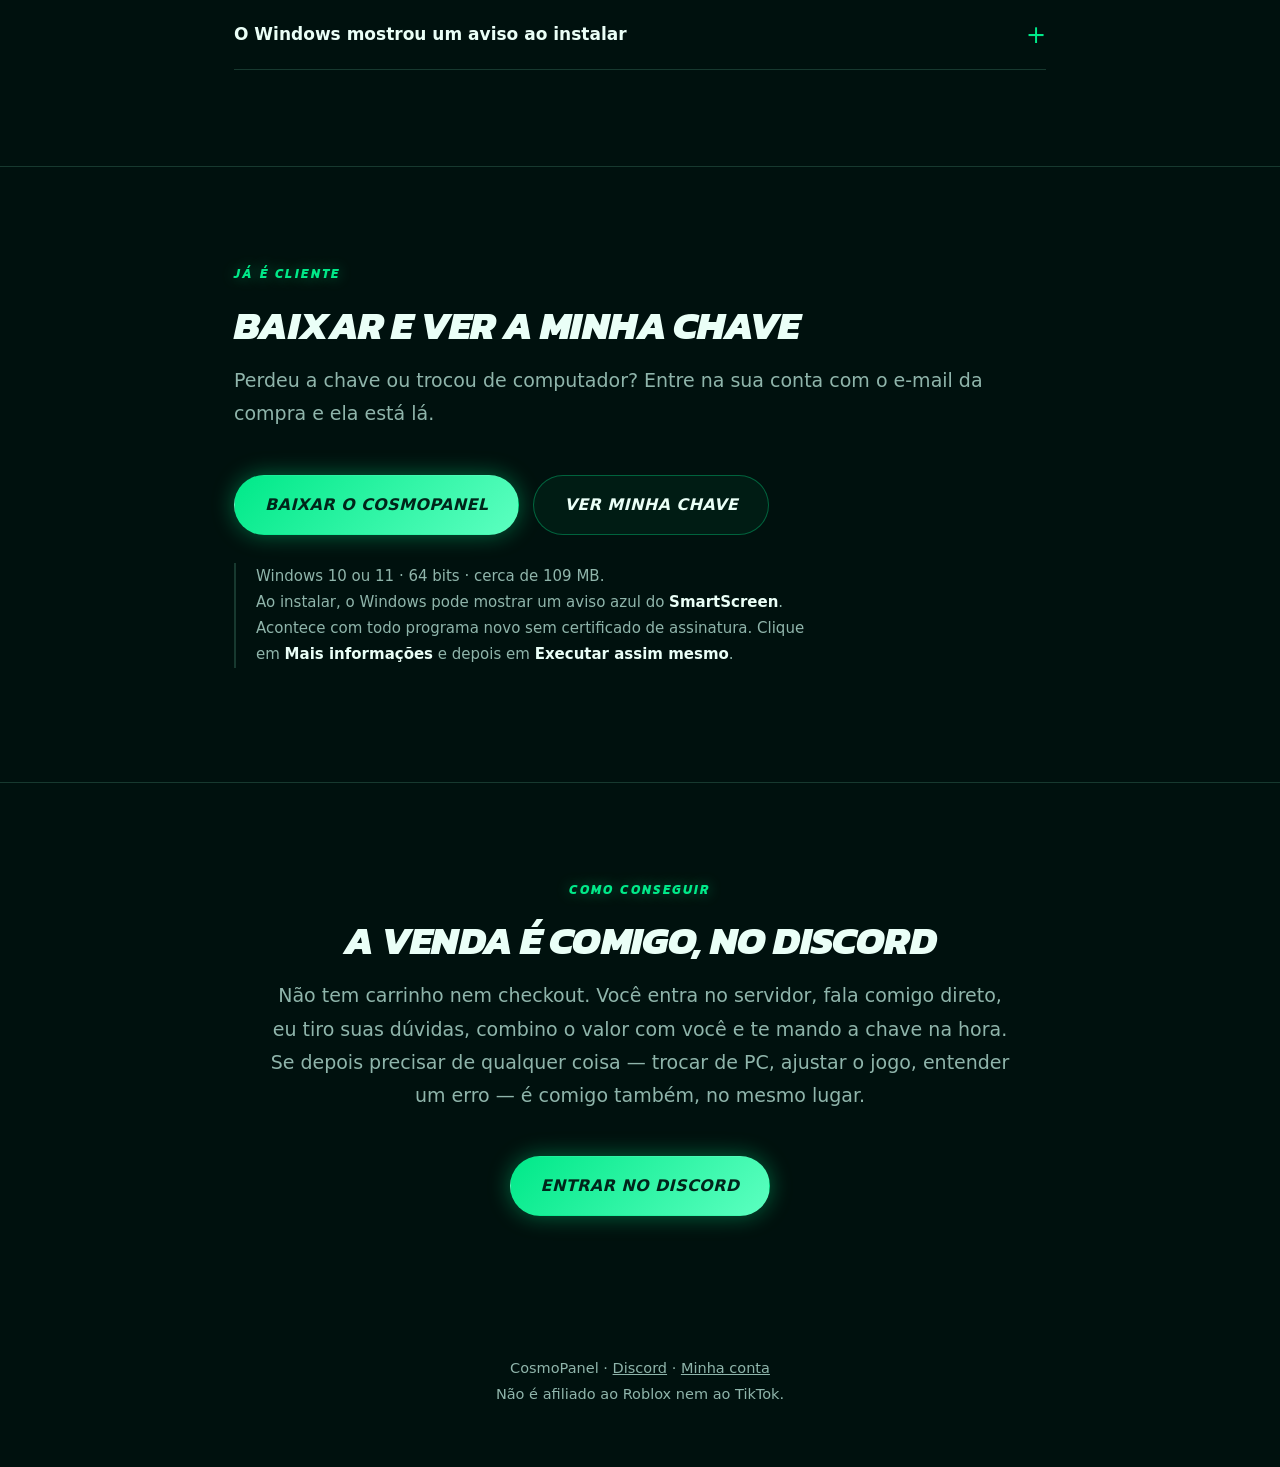
==== commit 51bb1ed6: "O site passa a falar a lingua da marca A versao anterior era deliberadamente contida: uma cor de des" ====
--- a/index.html
+++ b/index.html
@@ -10,9 +10,22 @@
 <meta property="og:description" content="Quem comenta um nick aparece dançando no seu jogo, ao vivo, com a aura em cima. Presente garante aura alta." />
 <meta property="og:type" content="website" />
 <meta property="og:url" content="https://cosminho.store/" />
-<meta property="og:image" content="https://cosminho.store/jogo-2.jpg" />
-<meta name="theme-color" content="#08161a" />
+<!--[[ O cartao de compartilhamento e' o BANNER da marca, nao a captura do jogo.
+     Quando alguem cola o link no Discord ou no WhatsApp, o recorte de 1,91:1
+     transformava a captura numa faixa de grama sem contexto. O banner foi
+     desenhado nessa proporcao, com o nome e a promessa dentro — ele sobrevive
+     ao recorte porque foi feito pra ele. ]]-->
+<meta property="og:image" content="https://cosminho.store/banner-1.jpg" />
+<meta name="theme-color" content="#00110e" />
 <link rel="icon" href="data:image/svg+xml,<svg xmlns='http://www.w3.org/2000/svg' viewBox='0 0 100 100'><text y='.9em' font-size='90'>🐊</text></svg>" />
+
+<!--[[ Kanit 800 italico: da familia do lettering do logo, e a unica fonte que
+     a pagina baixa. `display=swap` pra o texto aparecer na hora com a fonte do
+     sistema e trocar quando chegar — titulo invisivel por meio segundo e' pior
+     que titulo com a fonte errada por meio segundo. ]]-->
+<link rel="preconnect" href="https://fonts.googleapis.com" />
+<link rel="preconnect" href="https://fonts.gstatic.com" crossorigin />
+<link rel="stylesheet" href="https://fonts.googleapis.com/css2?family=Kanit:ital,wght@1,600;1,700;1,800&display=swap" />
 
 <link rel="stylesheet" href="/estilo.css" />
 </head>
@@ -23,7 +36,10 @@
     <!--[[ A marca do topo e' a da LOJA, nao a do produto. O site vende
          CosmoPanel hoje e vai vender outras coisas depois; se o cabecalho
          disser "CosmoPanel", cada produto novo obriga a mexer nele. ]]-->
-    <a class="marca" href="/">🐊 Cosminho<span> Store</span></a>
+    <a class="marca" href="/">
+      <img src="/logo-1.png" width="42" height="42" alt="" />
+      Cosminho<span> Store</span>
+    </a>
     <nav>
       <a class="some" href="#acontece">Como funciona</a>
       <a class="some" href="#duvidas">Dúvidas</a>
@@ -148,12 +164,19 @@
       </div>
     </div>
 
-    <!--[[ O trecho da live, DEPOIS dos cinco passos.
+    <!--[[ A live INTEIRA, DEPOIS dos cinco passos.
          Quem acabou de ler o que acontece e' exatamente quem quer ver
          acontecendo. E em pe', no formato da transmissao — porque e' esse o
          enquadramento que o espectador ve no celular dele, com os overlays
          por cima. Deitado, a pagina estaria mostrando uma coisa que nao
          existe.
+
+         O video vai do COMECO ao fim de proposito. Uma versao anterior
+         mostrava so' o pedaco do jogo, e isso jogava fora a metade que mais
+         importa: os primeiros segundos, com o chat do TikTok e os
+         comentarios chegando. Sem eles a pagina mostra um jogo bonito; com
+         eles mostra a LIGACAO entre o comentario e o boneco, que e' o
+         produto. A camera passa de um pro outro na propria gravacao.
 
          `poster` nao e' enfeite: em conexao ruim, ou quando o navegador
          recusa autoplay, e' ele que aparece no lugar de um retangulo preto.
@@ -162,9 +185,9 @@
     <figure class="prova">
       <video src="/live-2.mp4" poster="/live-2.jpg"
              autoplay muted loop playsinline preload="metadata"
-             width="380" height="610"
-             aria-label="Trecho de uma live: avatares do Roblox dançando na grama, cada um com o nick e a aura em cima — Zenia_26111 com 92% em verde e marcianito2308 com 37% em vermelho — e os avisos da transmissão por cima."></video>
-      <figcaption>Trecho de uma live, do jeito que o espectador vê.</figcaption>
+             width="400" height="722"
+             aria-label="Uma live acontecendo: primeiro o chat do TikTok com os comentários chegando, depois a transmissão, onde os avatares do Roblox dançam na grama com o nick e a porcentagem de aura em cima da cabeça."></video>
+      <figcaption>Uma live rodando: os comentários chegando, e o que sai na tela.</figcaption>
     </figure>
   </div>
 </section>
--- a/estilo.css
+++ b/estilo.css
@@ -1,183 +1,274 @@
-/*[[ O ESTILO DA LOJA INTEIRA, num arquivo so'.
-
-     Antes ele vivia dentro do <style> de cada pagina. Com uma pagina isso e'
-     comodo; com uma vitrine e um HTML por produto vira armadilha — trocar uma
-     cor exige cacar em todos os arquivos, e um deles sempre fica pra tras.
-     Produto novo agora e' um HTML enxuto que aponta pra ca'.
-
-     CLEAN, e aqui isso tem significado tecnico, nao so' gosto:
-
-       · UMA cor de destaque. O verde marca o que se clica e o que e' "tem
-         aura". Se ele estiver em tudo, deixa de significar alguma coisa.
-       · Sem textura de fundo: ela compete com a leitura, e estas paginas sao
-         principalmente texto explicativo.
-       · Menos caixa, mais espaco. Borda em volta de cada bloco dava o ar "de
-         painel de controle"; separar por respiro da' o ar de pagina.
-       · Uma escala de tipo so' (clamp), pra o tamanho contar a hierarquia
-         sozinho, sem precisar de linha, cor e caixa junto. ]]*/
-
-:root{
-  --fundo:#08161a;
-  --fundo2:#0c2026;
-  --acento:#3ee6b8;
-  --verde:#7bff94;
-  --vermelho:#ff5f5f;
-  --texto:#eaf6f3;
-  --apagado:#8fada8;
-  --linha:#16333a;
-}
-
-*{box-sizing:border-box}
-html{scroll-behavior:smooth}
-body{
-  margin:0;
-  background:var(--fundo);
-  color:var(--texto);
-  font:400 17px/1.75 ui-sans-serif,system-ui,-apple-system,"Segoe UI",Roboto,sans-serif;
-  -webkit-font-smoothing:antialiased;
-}
-img{max-width:100%;height:auto;display:block}
-a{color:var(--acento)}
-
-.env{max-width:860px;margin:0 auto;padding:0 24px}
-.largo{max-width:1120px}
-
-/* ---------- topo ---------- */
-.topo{position:sticky;top:0;z-index:10;backdrop-filter:blur(10px);
-  background:rgba(8,22,26,.82);border-bottom:1px solid var(--linha)}
-.topo .env{display:flex;align-items:center;justify-content:space-between;
-  gap:16px;height:64px}
-.marca{font-weight:700;font-size:17px;letter-spacing:-.2px;text-decoration:none;color:var(--texto)}
-.marca span{color:var(--acento)}
-.topo nav{display:flex;align-items:center;gap:26px;font-size:15px}
-.topo nav a{color:var(--apagado);text-decoration:none;transition:color .15s}
-.topo nav a:hover,.topo nav a[aria-current="page"]{color:var(--texto)}
-@media (max-width:760px){ .topo nav a.some{display:none} }
-
-/* ---------- botoes ---------- */
-.btn{display:inline-flex;align-items:center;justify-content:center;gap:9px;
-  padding:14px 26px;border-radius:999px;text-decoration:none;font-weight:600;
-  font-size:16px;border:1px solid transparent;cursor:pointer;font-family:inherit;
-  transition:transform .14s,opacity .14s}
-.btn:hover{transform:translateY(-1px);opacity:.92}
-.btn:disabled{opacity:.5;cursor:default;transform:none}
-.btn-forte{background:var(--acento);color:#04211c}
-.btn-leve{border-color:var(--linha);color:var(--texto)}
-.btn-fino{padding:9px 18px;font-size:14.5px}
-
-/* ---------- ritmo vertical ---------- */
-section{padding:96px 0}
-section + section{border-top:1px solid var(--linha)}
-h1,h2,h3{letter-spacing:-.5px;line-height:1.2;margin:0}
-h1{font-size:clamp(34px,6vw,54px);font-weight:700}
-h2{font-size:clamp(26px,3.6vw,36px);font-weight:700;margin-bottom:14px}
-h3{font-size:19px;font-weight:600;margin-bottom:8px}
-p{margin:0 0 18px}
-.legenda{color:var(--apagado);font-size:19px;margin-bottom:44px;max-width:62ch}
-.rotulo{text-transform:uppercase;letter-spacing:2px;font-size:12.5px;
-  color:var(--acento);font-weight:600;margin-bottom:16px}
-
-/* ---------- heroi ---------- */
-.heroi{padding:88px 0 64px;text-align:center}
-.heroi h1{margin-bottom:22px}
-.heroi h1 em{font-style:normal;color:var(--acento)}
-.heroi .sub{font-size:20px;color:var(--apagado);max-width:60ch;margin:0 auto 34px}
-.acoes{display:flex;gap:12px;justify-content:center;flex-wrap:wrap}
-.selo-os{margin-top:20px;font-size:14px;color:var(--apagado)}
-
-.vitrine{margin:60px auto 0;max-width:1120px;padding:0 24px}
-.vitrine img{border-radius:14px;border:1px solid var(--linha)}
-.vitrine figcaption{margin-top:14px;font-size:14.5px;color:var(--apagado);text-align:center}
-
-/*[[ O trecho da live. EM PE', e estreito.
-     O video e' a transmissao como o espectador ve: vertical, com os avisos
-     por cima. Deitado, seria outra coisa. E estreito de proposito — foi
-     filmado do monitor com celular, entao nitidez nao e' o que ele tem pra
-     dar; o que ele tem e' movimento e a aura mudando na cabeca das pessoas.
-     Grande, a diferenca de definicao pra imagem do topo viraria o assunto. ]]*/
-.prova{margin:56px auto 0;max-width:340px}
-.prova video{display:block;width:100%;height:auto;border-radius:14px;
-  border:1px solid var(--linha);background:var(--fundo2)}
-.prova figcaption{margin-top:14px;font-size:14.5px;color:var(--apagado);text-align:center}
-
-/* ---------- sequencia numerada ---------- */
-.momento{display:grid;grid-template-columns:44px 1fr;gap:0 22px;
-  padding-bottom:38px;position:relative}
-.momento:last-child{padding-bottom:0}
-/* A linha que liga um momento ao outro: e' ela que faz ler como SEQUENCIA.
-   Com cartoes soltos, cada passo parecia independente do anterior. */
-.momento:not(:last-child)::before{content:"";position:absolute;left:21px;top:46px;
-  bottom:6px;width:1px;background:var(--linha)}
-.momento .n{width:44px;height:44px;border-radius:50%;display:grid;place-items:center;
-  border:1px solid var(--linha);color:var(--acento);font-weight:600;font-size:15px;
-  background:var(--fundo)}
-.momento div{padding-top:8px}
-.momento div p:last-child{margin-bottom:0}
-
-.aura-verde{color:var(--verde);font-weight:600}
-.aura-vermelha{color:var(--vermelho);font-weight:600}
-
-.destaque{border-left:2px solid var(--acento);padding:4px 0 4px 22px;
-  margin:30px 0;color:var(--texto)}
-.destaque p:last-child{margin-bottom:0}
-
-/* ---------- grades ---------- */
-.recursos{display:grid;grid-template-columns:repeat(auto-fit,minmax(240px,1fr));
-  gap:38px 34px}
-.recursos p{color:var(--apagado);font-size:16px;margin:0}
-
-.req{display:grid;grid-template-columns:repeat(auto-fit,minmax(210px,1fr));gap:30px}
-.req b{display:block;margin-bottom:5px;font-weight:600}
-.req span{color:var(--apagado);font-size:15.5px}
-
-/* ---------- vitrine de produtos ---------- */
-.produtos{display:grid;grid-template-columns:repeat(auto-fit,minmax(300px,1fr));
-  gap:26px;align-items:stretch}
-.produto{display:flex;flex-direction:column;text-decoration:none;color:inherit;
-  border:1px solid var(--linha);border-radius:16px;overflow:hidden;
-  background:var(--fundo2);transition:border-color .16s,transform .16s}
-a.produto:hover{border-color:var(--acento);transform:translateY(-2px)}
-.produto .capa{aspect-ratio:16/7;overflow:hidden;background:var(--fundo);
-  border-bottom:1px solid var(--linha)}
-.produto .capa img{width:100%;height:100%;object-fit:cover}
-.produto .corpo{padding:22px 24px 26px;display:flex;flex-direction:column;flex:1}
-.produto h3{margin-bottom:8px}
-.produto p{color:var(--apagado);font-size:15.5px;margin:0 0 18px}
-.produto .rodape{margin-top:auto;display:flex;align-items:center;
-  justify-content:space-between;gap:12px;font-size:14.5px}
-.produto .ver{color:var(--acento);font-weight:600}
-.etiqueta{display:inline-block;font-size:12px;letter-spacing:1.4px;
-  text-transform:uppercase;font-weight:600;padding:4px 10px;border-radius:999px;
-  border:1px solid var(--linha);color:var(--apagado)}
-.etiqueta.viva{border-color:var(--acento);color:var(--acento)}
-
-/*[[ O card de "em breve" e' TRACEJADO de proposito.
-     Vitrine com um produto so' parece loja quebrada; com um card falso, parece
-     desonesta. O tracejado diz "este espaco e' reservado, ainda nao ha nada
-     aqui" sem fingir que ha. Quando o produto existir, ele vira um card
-     normal — e a grade nao muda. ]]*/
-.produto.vazio{border-style:dashed;background:transparent;justify-content:center;
-  align-items:center;text-align:center;padding:48px 28px;min-height:260px}
-.produto.vazio h3{color:var(--apagado);font-weight:600}
-.produto.vazio p{margin:0;max-width:34ch}
-
-/* ---------- perguntas ---------- */
-details{border-bottom:1px solid var(--linha);padding:20px 0}
-details summary{cursor:pointer;font-weight:600;font-size:17px;list-style:none;
-  display:flex;justify-content:space-between;gap:16px;align-items:center}
-details summary::-webkit-details-marker{display:none}
-details summary::after{content:"+";color:var(--acento);font-weight:400;font-size:22px;
-  line-height:1;flex-shrink:0}
-details[open] summary::after{content:"−"}
-details p{margin:14px 0 0;color:var(--apagado);font-size:16px}
-
-/* ---------- fechamento e rodape ---------- */
-.fechamento{text-align:center}
-.fechamento .legenda{margin-left:auto;margin-right:auto}
-
-footer{padding:44px 0 60px;color:var(--apagado);font-size:14.5px;text-align:center}
-footer a{color:var(--apagado)}
-
-.aviso{border-left:2px solid var(--linha);padding-left:20px;margin-top:28px;
-  font-size:15px;color:var(--apagado);text-align:left;max-width:60ch}
-.aviso b{color:var(--texto);font-weight:600}
+/*[[ O ESTILO DA LOJA INTEIRA, num arquivo so'.
+
+     Antes ele vivia dentro do <style> de cada pagina. Com uma pagina isso e'
+     comodo; com uma vitrine e um HTML por produto vira armadilha — trocar uma
+     cor exige cacar em todos os arquivos, e um deles sempre fica pra tras.
+     Produto novo agora e' um HTML enxuto que aponta pra ca'.
+
+     ---------------------------------------------------------------------
+     A VIRADA PRA MARCA (o jacare de oculos escuros)
+
+     A versao anterior era deliberadamente contida: uma cor de destaque, nada
+     de brilho, nada de gradiente. Era bonita e era a decisao errada pro
+     publico. Quem compra isto e' streamer de TikTok que joga Roblox, e a
+     marca que voce desenhou — neon, raio, coroa, mascote — fala essa lingua.
+     Site sobrio com logo de esports parece que os dois vieram de empresas
+     diferentes.
+
+     Entao o site passou a usar a linguagem da marca. Com UMA regra que nao se
+     quebra:
+
+       BRILHO MARCA O QUE IMPORTA, NUNCA O TEXTO QUE SE LE.
+
+     Neon vai no botao, no numero da aura, na bolinha do passo, no anel do
+     logo — nos pontos que o olho deve achar primeiro. Paragrafo, legenda e
+     resposta de duvida ficam limpos, sem sombra, com contraste alto. Site de
+     gamer que brilha em tudo cansa em dez segundos e ninguem le a proposta —
+     que e' justamente o que esta pagina precisa que a pessoa leia.
+
+     As cores saem do PNG do logo, amostradas, nao chutadas:
+       anel e "STORE"  -> #01e989 / #02f8a9   (menta neon)
+       corpo do bicho  -> #5cc321             (verde grama)
+       fundo           -> #000b0b             (preto esverdeado) ]]*/
+
+:root{
+  --fundo:#00110e;
+  --fundo2:#07201b;
+  --fundo3:#0b2a23;
+  --acento:#00e989;        /* menta neon: o que se clica */
+  --acento-claro:#5cffc0;
+  --grama:#5cc321;         /* verde do bicho: apoio, nunca o principal */
+  --verde:#7bff94;         /* "tem aura" */
+  --vermelho:#ff5f5f;      /* "sem aura" */
+  --texto:#eafff7;
+  --apagado:#8fb5ab;
+  --linha:#17392f;
+  --linha-viva:rgba(0,233,137,.35);
+}
+
+*{box-sizing:border-box}
+html{scroll-behavior:smooth}
+
+/*[[ Os dois brilhos do fundo sao `fixed` e enormes de proposito: presos na
+     tela, eles nao "passam" quando a pagina rola, entao a impressao e' de uma
+     sala com luz verde, nao de um papel de parede correndo. Opacidade baixa
+     porque o trabalho deles e' ser sentido, nao visto. ]]*/
+body{
+  margin:0;
+  background:var(--fundo);
+  color:var(--texto);
+  font:400 17px/1.75 ui-sans-serif,system-ui,-apple-system,"Segoe UI",Roboto,sans-serif;
+  -webkit-font-smoothing:antialiased;
+  position:relative;
+}
+body::before{
+  content:"";position:fixed;inset:0;z-index:-1;pointer-events:none;
+  background:
+    radial-gradient(60vw 50vh at 12% -5%, rgba(0,233,137,.13), transparent 70%),
+    radial-gradient(50vw 45vh at 95% 12%, rgba(92,195,33,.09), transparent 70%),
+    radial-gradient(70vw 50vh at 50% 105%, rgba(0,233,137,.07), transparent 70%);
+}
+img{max-width:100%;height:auto;display:block}
+a{color:var(--acento)}
+
+.env{max-width:860px;margin:0 auto;padding:0 24px}
+.largo{max-width:1120px}
+
+/* ---------- tipo de display ----------
+   Kanit 800 italico: pesado e inclinado, da familia do lettering do logo.
+   Fallback declarado ate' o fim pra pagina nunca cair numa serifada se o
+   Google demorar. */
+h1,h2,h3,.marca,.btn,.rotulo,.n,.etiqueta{
+  font-family:"Kanit",ui-sans-serif,system-ui,"Segoe UI",Roboto,sans-serif;
+}
+
+/* ---------- topo ---------- */
+.topo{position:sticky;top:0;z-index:10;backdrop-filter:blur(12px);
+  background:rgba(0,17,14,.86);border-bottom:1px solid var(--linha)}
+.topo .env{display:flex;align-items:center;justify-content:space-between;
+  gap:16px;height:70px}
+.marca{display:flex;align-items:center;gap:11px;font-weight:800;font-style:italic;
+  font-size:20px;letter-spacing:-.3px;text-decoration:none;color:var(--texto);
+  text-transform:uppercase}
+.marca img{width:42px;height:42px;border-radius:50%;
+  box-shadow:0 0 0 1px var(--linha-viva),0 0 16px rgba(0,233,137,.35)}
+.marca span{color:var(--acento)}
+.topo nav{display:flex;align-items:center;gap:26px;font-size:15px}
+.topo nav a{color:var(--apagado);text-decoration:none;transition:color .15s}
+.topo nav a:hover,.topo nav a[aria-current="page"]{color:var(--acento)}
+/*[[ No celular o cabecalho e' disputa por centimetro: com o logo, o nome e
+     quatro links, "Cosminho Store" acabava por cima de "Produtos". Some primeiro
+     o que e' atalho (os links de ancora), depois a PALAVRA da marca — o jacare
+     sozinho continua identificando a loja, e e' ele que a pessoa reconhece. ]]*/
+@media (max-width:760px){
+  .topo nav a.some{display:none}
+  .marca{font-size:17px}
+  .topo .env{height:62px}
+  .topo nav{gap:18px}
+}
+@media (max-width:430px){
+  .marca{font-size:0;gap:0}      /* esconde o texto, mantem a imagem */
+  .marca img{width:38px;height:38px}
+}
+
+/* ---------- botoes ---------- */
+.btn{display:inline-flex;align-items:center;justify-content:center;gap:9px;
+  padding:15px 30px;border-radius:999px;text-decoration:none;font-weight:700;
+  font-size:16px;font-style:italic;text-transform:uppercase;letter-spacing:.4px;
+  border:1px solid transparent;cursor:pointer;font-family:inherit;
+  transition:transform .14s,box-shadow .18s,opacity .14s}
+.btn:hover{transform:translateY(-2px)}
+.btn:disabled{opacity:.5;cursor:default;transform:none;box-shadow:none}
+.btn-forte{background:linear-gradient(135deg,var(--acento),var(--acento-claro));
+  color:#00251a;box-shadow:0 0 22px rgba(0,233,137,.4)}
+.btn-forte:hover{box-shadow:0 0 34px rgba(0,233,137,.6)}
+.btn-leve{border-color:var(--linha-viva);color:var(--texto);
+  background:rgba(0,233,137,.05)}
+.btn-leve:hover{border-color:var(--acento);box-shadow:0 0 18px rgba(0,233,137,.25)}
+.btn-fino{padding:10px 20px;font-size:14.5px}
+
+/* ---------- ritmo vertical ---------- */
+section{padding:96px 0}
+section + section{border-top:1px solid var(--linha)}
+h1,h2,h3{line-height:1.15;margin:0;font-style:italic;text-transform:uppercase}
+h1{font-size:clamp(36px,6.4vw,60px);font-weight:800;letter-spacing:-1px}
+h2{font-size:clamp(28px,3.9vw,40px);font-weight:800;margin-bottom:16px;
+  letter-spacing:-.6px}
+h3{font-size:20px;font-weight:700;margin-bottom:8px;letter-spacing:-.2px}
+p{margin:0 0 18px}
+
+/*[[ Legenda e paragrafo SEM italico e SEM caixa alta: o display da marca e'
+     otimo em titulo curto e pessimo em texto corrido. Aqui manda a leitura. */
+.legenda{color:var(--apagado);font-size:19px;margin-bottom:44px;max-width:62ch}
+.rotulo{text-transform:uppercase;letter-spacing:2.4px;font-size:13px;
+  color:var(--acento);font-weight:700;font-style:italic;margin-bottom:16px;
+  text-shadow:0 0 14px rgba(0,233,137,.45)}
+
+/* ---------- heroi ---------- */
+.heroi{padding:96px 0 68px;text-align:center;position:relative}
+.heroi h1{margin-bottom:22px;text-shadow:0 0 40px rgba(0,233,137,.22)}
+/* Duas cores no titulo, como no logo: o assunto em branco, a promessa em
+   neon. E' o unico lugar da pagina onde o verde aparece em tamanho grande. */
+.heroi h1 em{font-style:italic;color:var(--acento);
+  text-shadow:0 0 26px rgba(0,233,137,.55)}
+.heroi .sub{font-size:20px;color:var(--apagado);max-width:60ch;margin:0 auto 34px}
+.acoes{display:flex;gap:14px;justify-content:center;flex-wrap:wrap}
+.selo-os{margin-top:22px;font-size:14px;color:var(--apagado)}
+
+.vitrine{margin:60px auto 0;max-width:1120px;padding:0 24px}
+.vitrine img{border-radius:16px;border:1px solid var(--linha-viva);
+  box-shadow:0 0 50px rgba(0,233,137,.12)}
+.vitrine figcaption{margin-top:14px;font-size:14.5px;color:var(--apagado);text-align:center}
+
+/*[[ O trecho da live. EM PE', e estreito.
+     O video e' a transmissao como o espectador ve: vertical, com os avisos
+     por cima. Deitado, seria outra coisa. E estreito de proposito — foi
+     filmado do monitor com celular, entao nitidez nao e' o que ele tem pra
+     dar; o que ele tem e' movimento e a aura mudando na cabeca das pessoas. ]]*/
+.prova{margin:56px auto 0;max-width:340px}
+.prova video{display:block;width:100%;height:auto;border-radius:16px;
+  border:1px solid var(--linha-viva);background:var(--fundo2);
+  box-shadow:0 0 40px rgba(0,233,137,.16)}
+.prova figcaption{margin-top:14px;font-size:14.5px;color:var(--apagado);text-align:center}
+
+/* ---------- sequencia numerada ---------- */
+.momento{display:grid;grid-template-columns:48px 1fr;gap:0 22px;
+  padding-bottom:40px;position:relative}
+.momento:last-child{padding-bottom:0}
+/* A linha que liga um momento ao outro: e' ela que faz ler como SEQUENCIA.
+   Com cartoes soltos, cada passo parecia independente do anterior. Agora ela
+   desbota de cima pra baixo, como se a energia descesse pelo caminho. */
+.momento:not(:last-child)::before{content:"";position:absolute;left:23px;top:52px;
+  bottom:6px;width:2px;
+  background:linear-gradient(to bottom,var(--acento),transparent)}
+.momento .n{width:48px;height:48px;border-radius:50%;display:grid;place-items:center;
+  border:1px solid var(--linha-viva);color:var(--acento);font-weight:800;
+  font-style:italic;font-size:17px;background:var(--fundo);
+  box-shadow:0 0 18px rgba(0,233,137,.3)}
+.momento div{padding-top:10px}
+.momento div p:last-child{margin-bottom:0}
+
+/* O numero da aura e' o produto inteiro num pixel. Merece o brilho. */
+.aura-verde{color:var(--verde);font-weight:700;text-shadow:0 0 16px rgba(123,255,148,.5)}
+.aura-vermelha{color:var(--vermelho);font-weight:700;text-shadow:0 0 16px rgba(255,95,95,.45)}
+
+.destaque{border-left:3px solid var(--acento);padding:6px 0 6px 22px;
+  margin:30px 0;color:var(--texto);
+  background:linear-gradient(90deg,rgba(0,233,137,.08),transparent 70%)}
+.destaque p:last-child{margin-bottom:0}
+
+/* ---------- grades ---------- */
+.recursos{display:grid;grid-template-columns:repeat(auto-fit,minmax(240px,1fr));
+  gap:38px 34px}
+.recursos p{color:var(--apagado);font-size:16px;margin:0}
+
+.req{display:grid;grid-template-columns:repeat(auto-fit,minmax(210px,1fr));gap:30px}
+.req b{display:block;margin-bottom:5px;font-weight:700;color:var(--acento)}
+.req span{color:var(--apagado);font-size:15.5px}
+
+/* ---------- vitrine de produtos ---------- */
+.produtos{display:grid;grid-template-columns:repeat(auto-fit,minmax(300px,1fr));
+  gap:26px;align-items:stretch}
+.produto{display:flex;flex-direction:column;text-decoration:none;color:inherit;
+  border:1px solid var(--linha);border-radius:18px;overflow:hidden;
+  background:var(--fundo2);transition:border-color .16s,transform .16s,box-shadow .2s}
+a.produto:hover{border-color:var(--acento);transform:translateY(-3px);
+  box-shadow:0 0 32px rgba(0,233,137,.22)}
+.produto .capa{aspect-ratio:16/7;overflow:hidden;background:var(--fundo);
+  border-bottom:1px solid var(--linha)}
+.produto .capa img{width:100%;height:100%;object-fit:cover}
+.produto .corpo{padding:22px 24px 26px;display:flex;flex-direction:column;flex:1}
+.produto h3{margin-bottom:8px}
+.produto p{color:var(--apagado);font-size:15.5px;margin:0 0 18px}
+.produto .rodape{margin-top:auto;display:flex;align-items:center;
+  justify-content:space-between;gap:12px;font-size:14.5px}
+.produto .ver{color:var(--acento);font-weight:700;font-style:italic}
+.etiqueta{display:inline-block;font-size:12px;letter-spacing:1.6px;
+  text-transform:uppercase;font-weight:700;font-style:italic;padding:5px 12px;
+  border-radius:999px;border:1px solid var(--linha);color:var(--apagado)}
+.etiqueta.viva{border-color:var(--acento);color:var(--acento);
+  box-shadow:0 0 14px rgba(0,233,137,.25)}
+
+/*[[ O card de "em breve" e' TRACEJADO de proposito.
+     Vitrine com um produto so' parece loja quebrada; com um card falso, parece
+     desonesta. O tracejado diz "este espaco e' reservado, ainda nao ha nada
+     aqui" sem fingir que ha. Quando o produto existir, ele vira um card
+     normal — e a grade nao muda. ]]*/
+.produto.vazio{border-style:dashed;background:transparent;justify-content:center;
+  align-items:center;text-align:center;padding:48px 28px;min-height:260px}
+.produto.vazio:hover{transform:none;box-shadow:none;border-color:var(--linha)}
+.produto.vazio h3{color:var(--apagado);font-weight:700}
+.produto.vazio p{margin:0;max-width:34ch}
+
+/* ---------- perguntas ---------- */
+details{border-bottom:1px solid var(--linha);padding:20px 0}
+details summary{cursor:pointer;font-weight:600;font-size:17px;list-style:none;
+  display:flex;justify-content:space-between;gap:16px;align-items:center;
+  transition:color .15s}
+details summary:hover{color:var(--acento)}
+details summary::-webkit-details-marker{display:none}
+details summary::after{content:"+";color:var(--acento);font-weight:400;font-size:24px;
+  line-height:1;flex-shrink:0}
+details[open] summary::after{content:"−"}
+details[open] summary{color:var(--acento)}
+details p{margin:14px 0 0;color:var(--apagado);font-size:16px}
+
+/* ---------- fechamento e rodape ---------- */
+.fechamento{text-align:center}
+.fechamento .legenda{margin-left:auto;margin-right:auto}
+
+footer{padding:44px 0 60px;color:var(--apagado);font-size:14.5px;text-align:center}
+footer a{color:var(--apagado)}
+footer a:hover{color:var(--acento)}
+
+.aviso{border-left:2px solid var(--linha);padding-left:20px;margin-top:28px;
+  font-size:15px;color:var(--apagado);text-align:left;max-width:60ch}
+.aviso b{color:var(--texto);font-weight:600}
+
+/*[[ Quem pediu menos animacao no sistema recebe menos animacao. O brilho
+     fica: ele e' cor, nao movimento. ]]*/
+@media (prefers-reduced-motion:reduce){
+  html{scroll-behavior:auto}
+  .btn:hover,a.produto:hover{transform:none}
+  *{transition-duration:.01ms !important}
+}
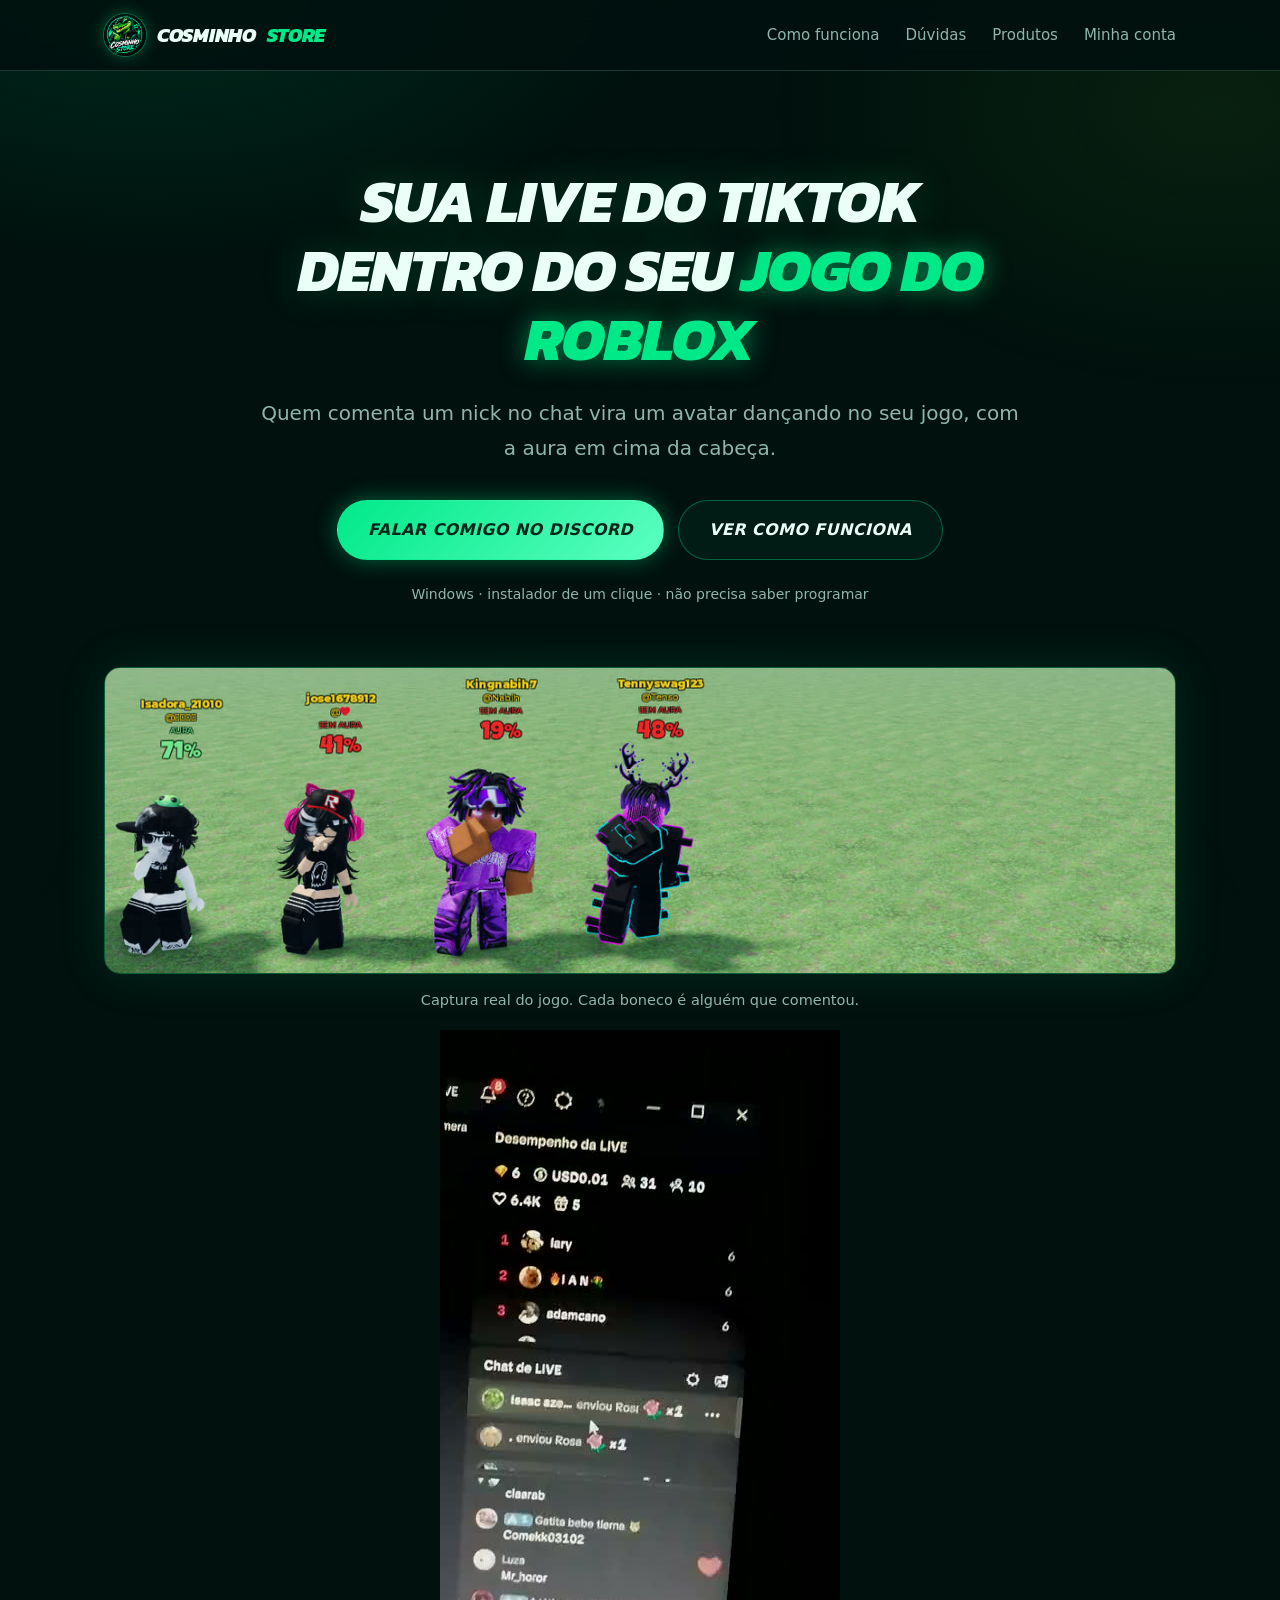
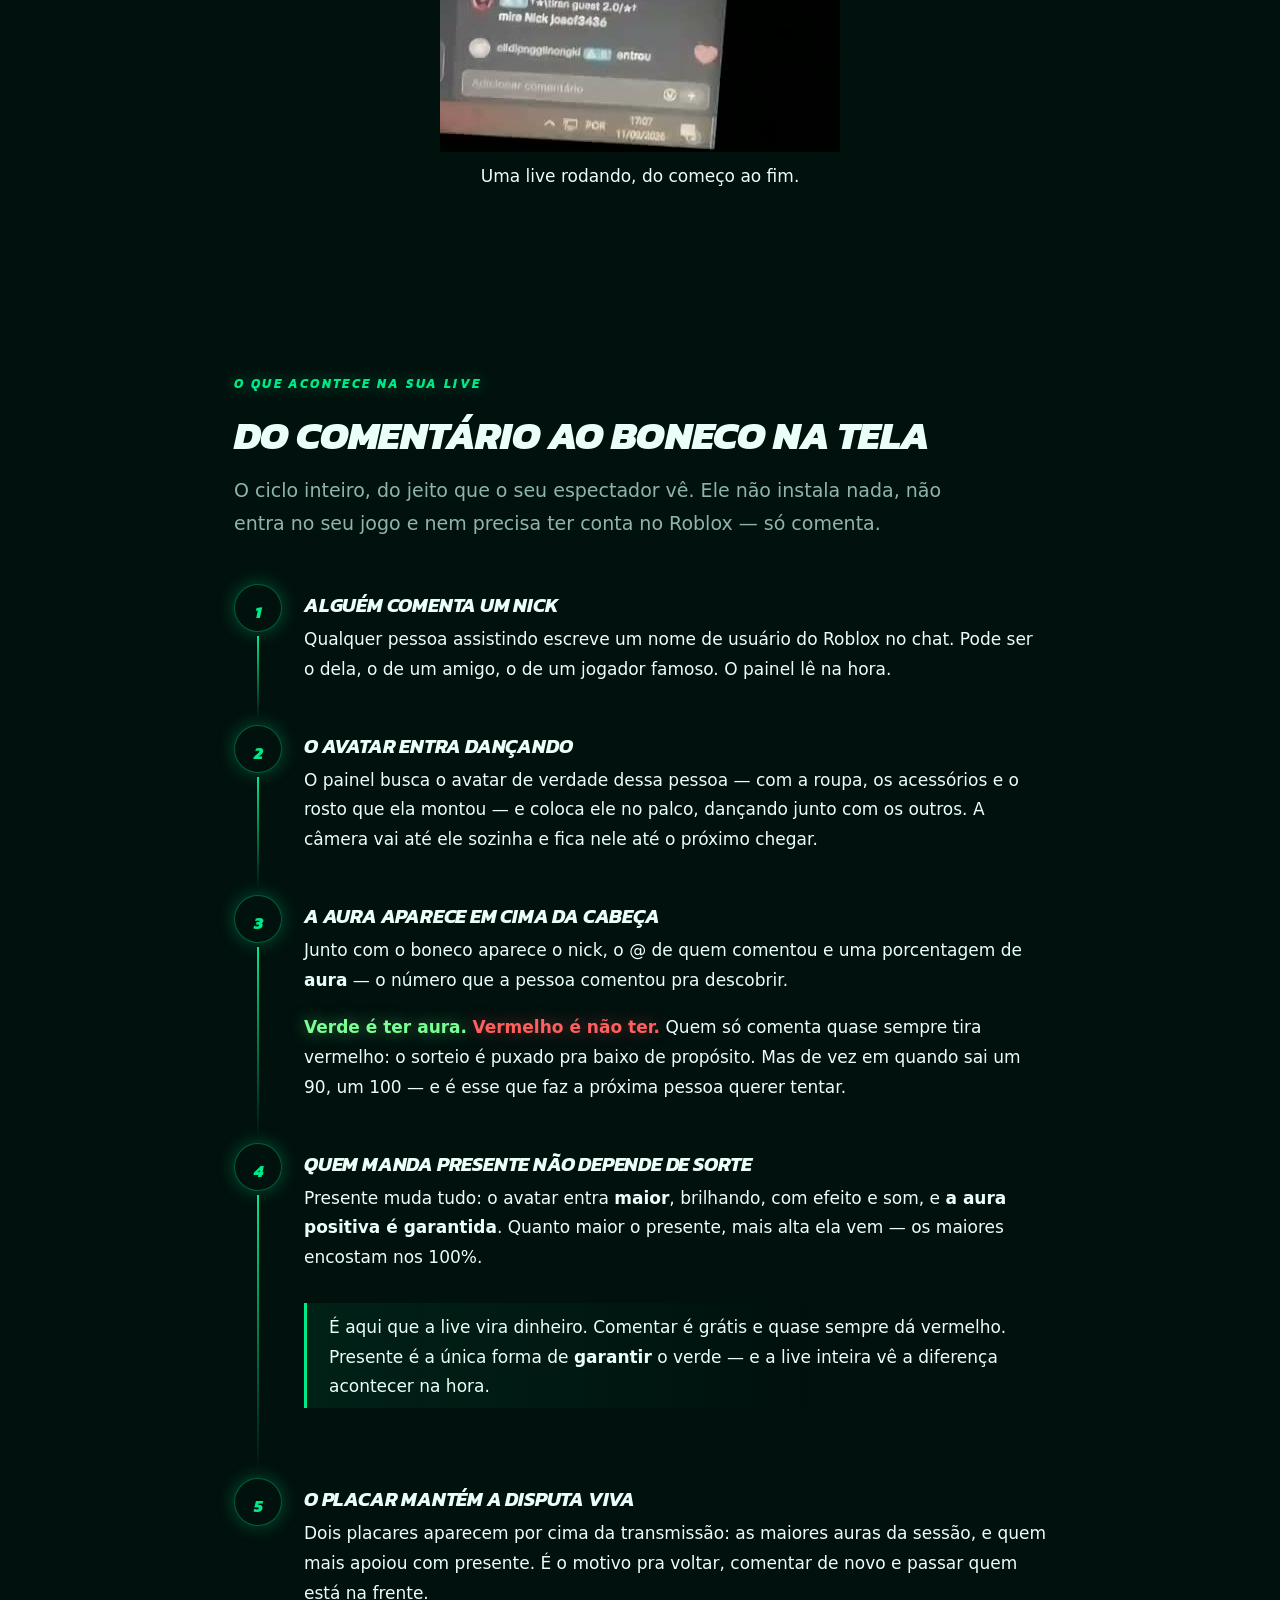
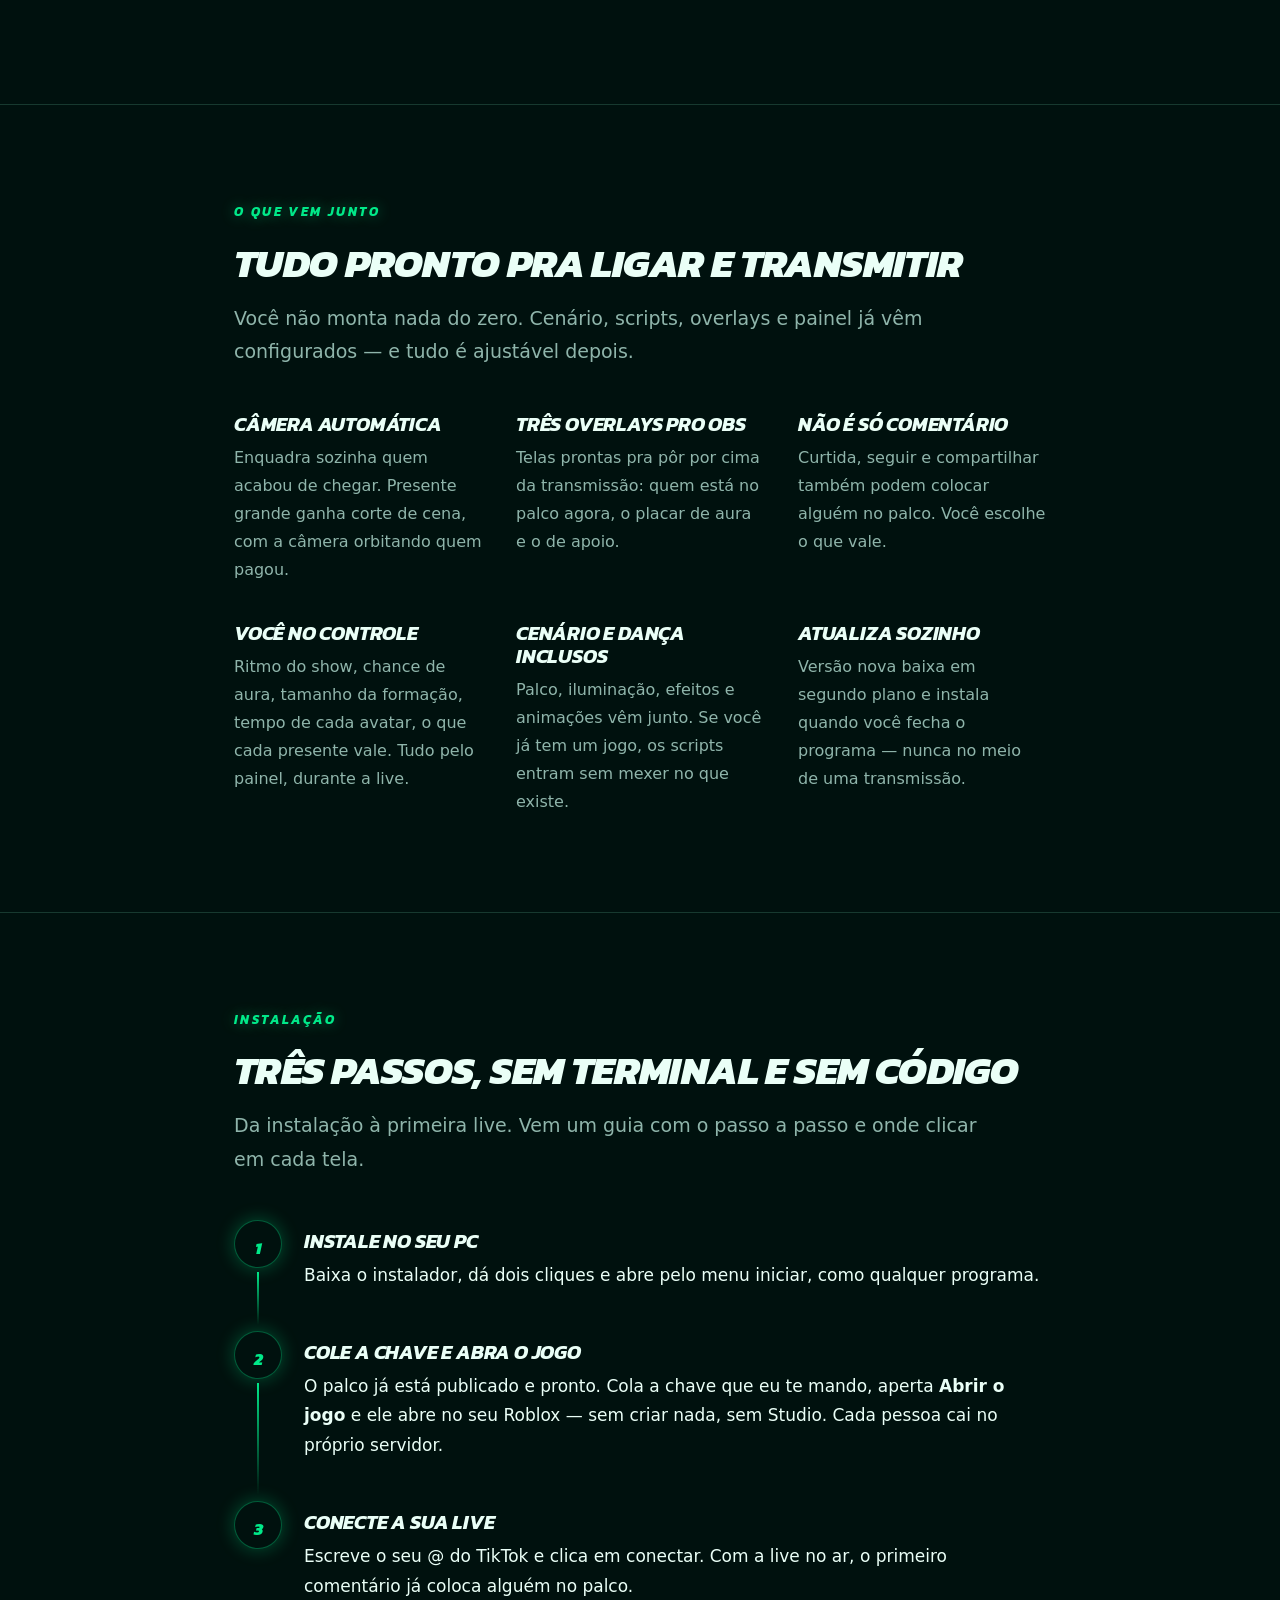
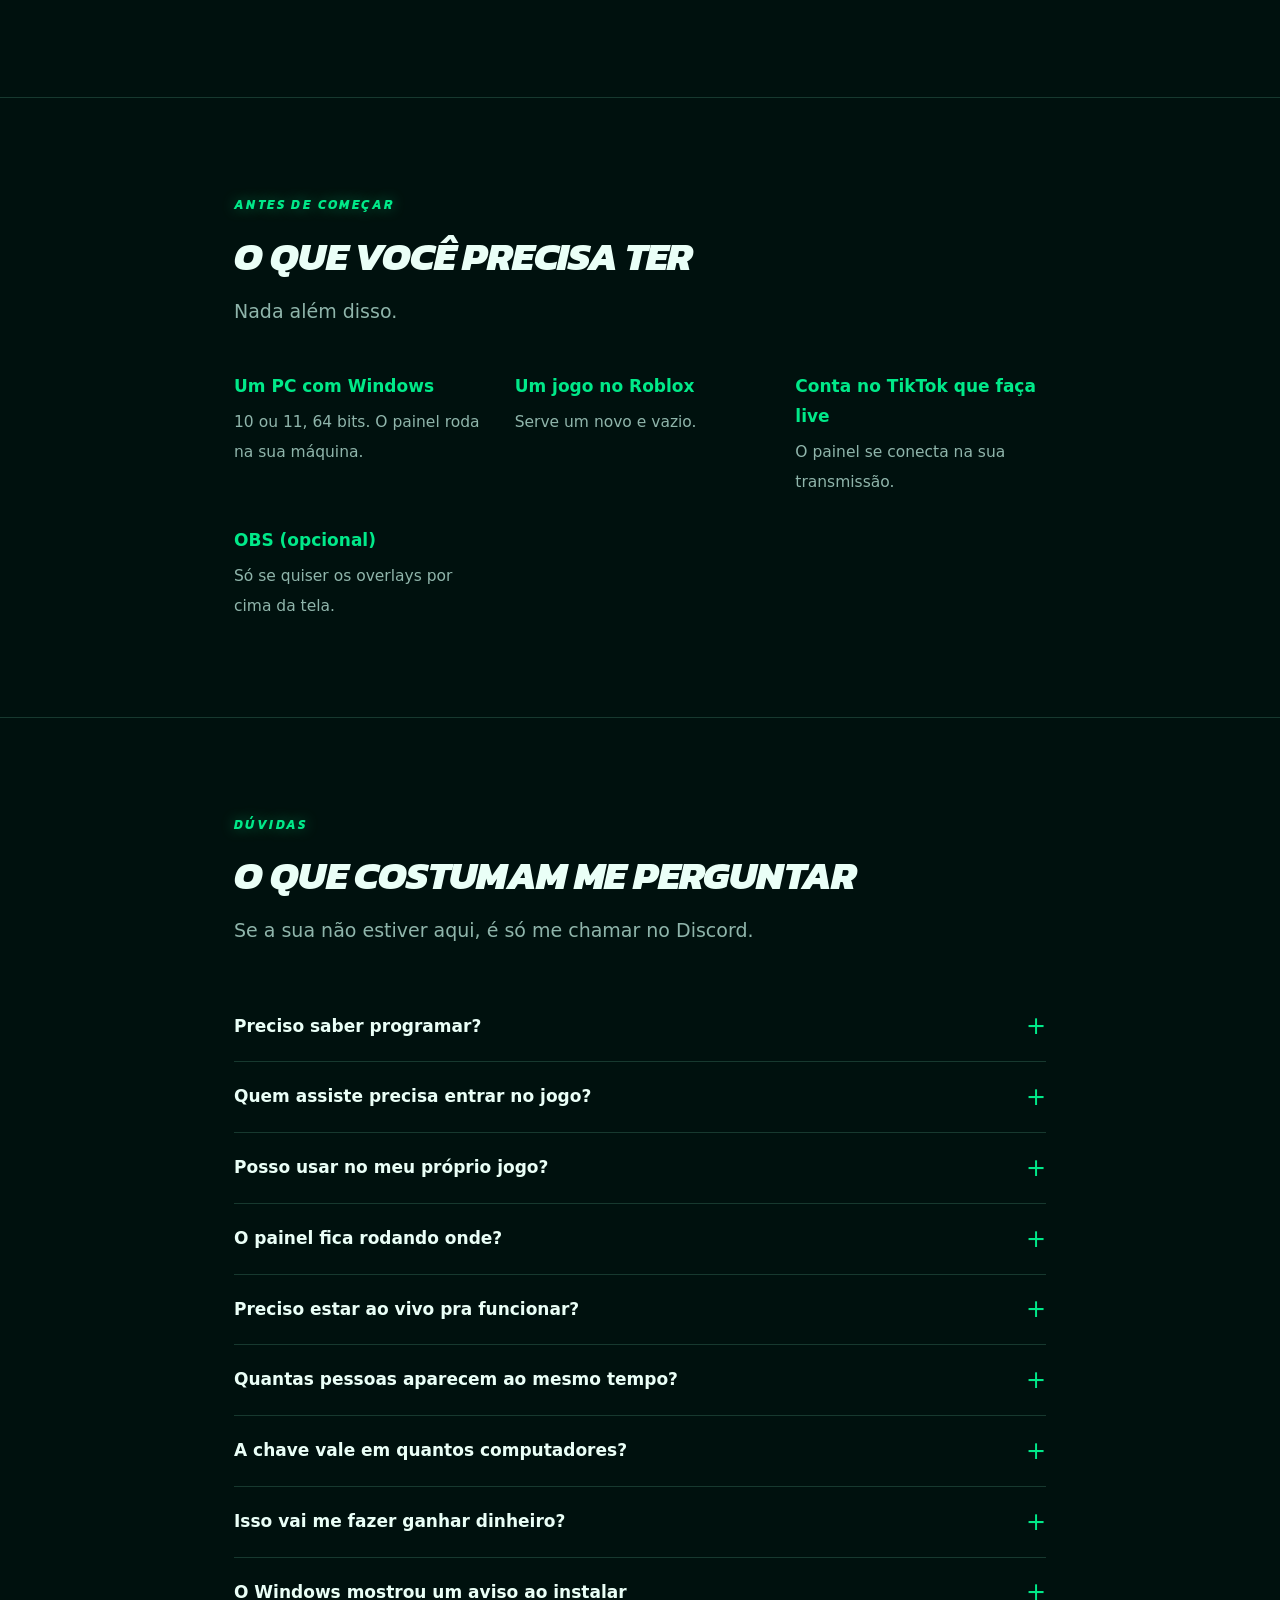
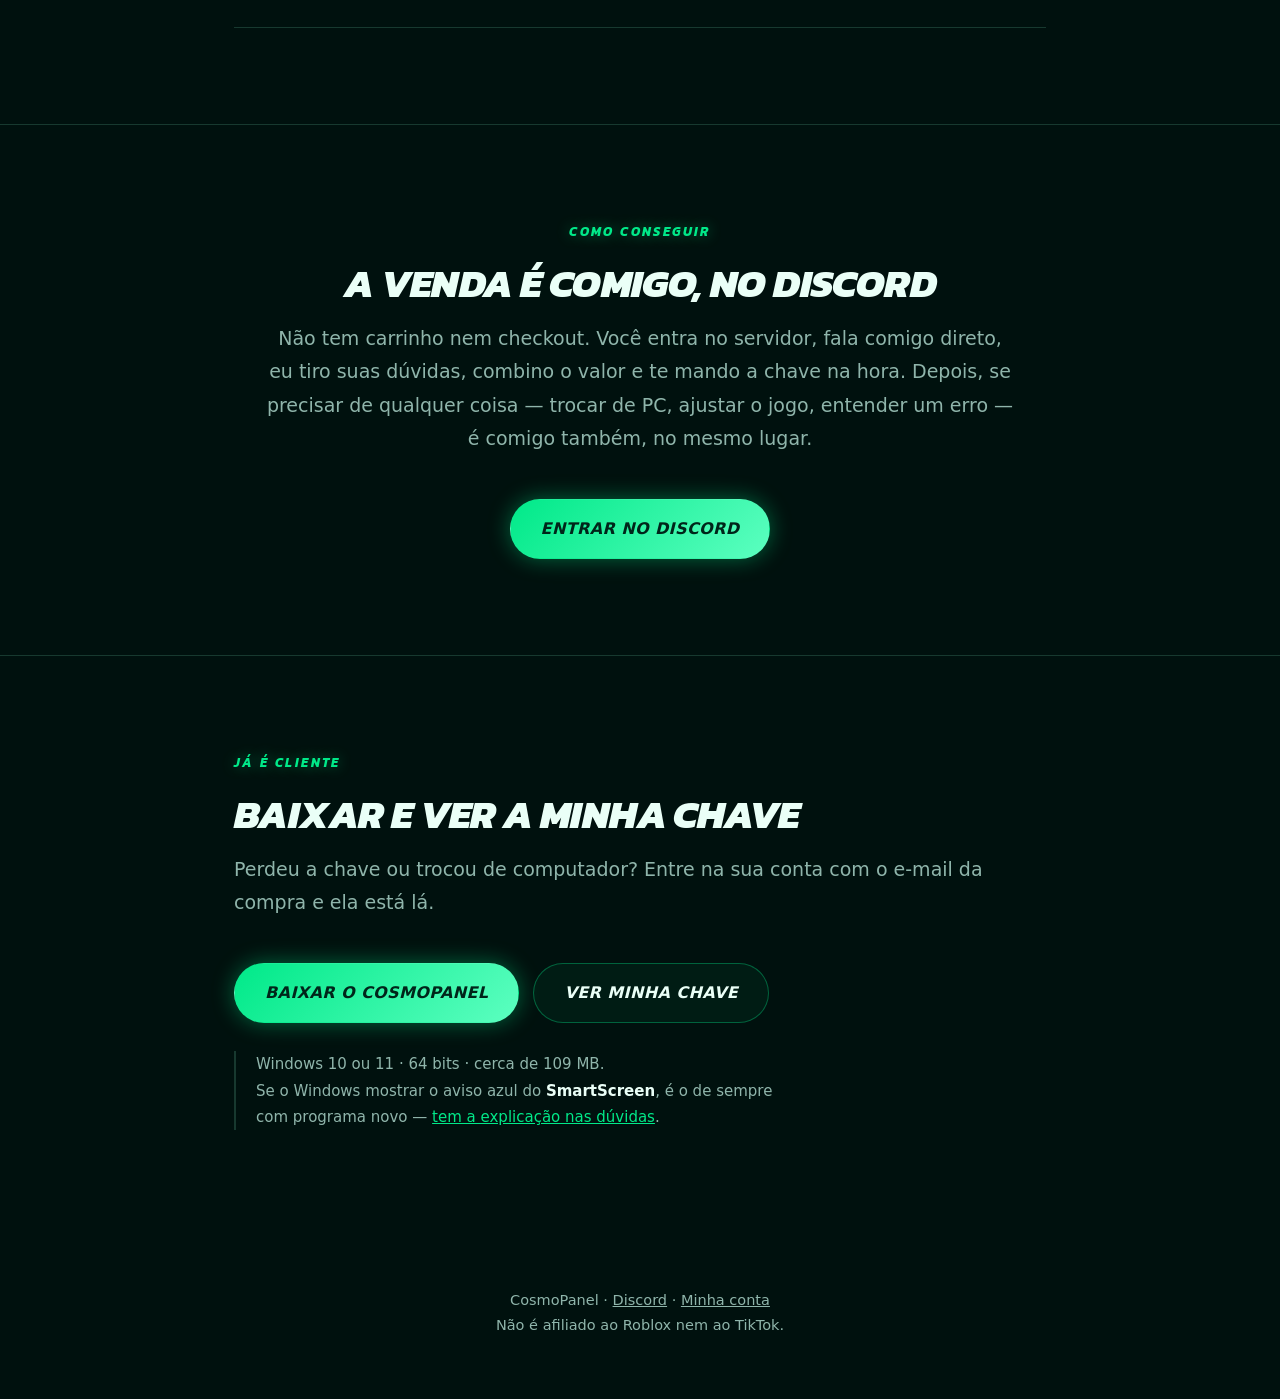
==== commit 8100f503: "Atualiza o passo 2 e a FAQ: o palco ja vem publicado O site ensinava a arrastar tres scripts pro Rob" ====
--- a/index.html
+++ b/index.html
@@ -1,380 +1,407 @@
-<!doctype html>
-<html lang="pt-BR">
-<head>
-<meta charset="utf-8" />
-<meta name="viewport" content="width=device-width, initial-scale=1" />
-<title>CosmoPanel — sua live do TikTok dentro do seu jogo do Roblox</title>
-<meta name="description" content="Quem comenta um nick na sua live aparece dançando dentro do seu jogo do Roblox, ao vivo, com a porcentagem de aura em cima. Quem manda presente entra maior, brilhando, e com aura garantida." />
-
-<meta property="og:title" content="CosmoPanel — sua live do TikTok dentro do seu jogo do Roblox" />
-<meta property="og:description" content="Quem comenta um nick aparece dançando no seu jogo, ao vivo, com a aura em cima. Presente garante aura alta." />
-<meta property="og:type" content="website" />
-<meta property="og:url" content="https://cosminho.store/" />
-<!--[[ O cartao de compartilhamento e' o BANNER da marca, nao a captura do jogo.
-     Quando alguem cola o link no Discord ou no WhatsApp, o recorte de 1,91:1
-     transformava a captura numa faixa de grama sem contexto. O banner foi
-     desenhado nessa proporcao, com o nome e a promessa dentro — ele sobrevive
-     ao recorte porque foi feito pra ele. ]]-->
-<meta property="og:image" content="https://cosminho.store/banner-1.jpg" />
-<meta name="theme-color" content="#00110e" />
-<link rel="icon" href="data:image/svg+xml,<svg xmlns='http://www.w3.org/2000/svg' viewBox='0 0 100 100'><text y='.9em' font-size='90'>🐊</text></svg>" />
-
-<!--[[ Kanit 800 italico: da familia do lettering do logo, e a unica fonte que
-     a pagina baixa. `display=swap` pra o texto aparecer na hora com a fonte do
-     sistema e trocar quando chegar — titulo invisivel por meio segundo e' pior
-     que titulo com a fonte errada por meio segundo. ]]-->
-<link rel="preconnect" href="https://fonts.googleapis.com" />
-<link rel="preconnect" href="https://fonts.gstatic.com" crossorigin />
-<link rel="stylesheet" href="https://fonts.googleapis.com/css2?family=Kanit:ital,wght@1,600;1,700;1,800&display=swap" />
-
-<link rel="stylesheet" href="/estilo.css" />
-</head>
-<body>
-
-<header class="topo">
-  <div class="env largo">
-    <!--[[ A marca do topo e' a da LOJA, nao a do produto. O site vende
-         CosmoPanel hoje e vai vender outras coisas depois; se o cabecalho
-         disser "CosmoPanel", cada produto novo obriga a mexer nele. ]]-->
-    <a class="marca" href="/">
-      <img src="/logo-1.png" width="42" height="42" alt="" />
-      Cosminho<span> Store</span>
-    </a>
-    <nav>
-      <a class="some" href="#acontece">Como funciona</a>
-      <a class="some" href="#duvidas">Dúvidas</a>
-      <a href="/produtos.html">Produtos</a>
-      <a href="/conta.html">Minha conta</a>
-    </nav>
-  </div>
-</header>
-
-<!-- ============================ HEROI ============================ -->
-<div class="heroi">
-  <div class="env">
-    <h1>Sua live do TikTok<br>dentro do seu <em>jogo do Roblox</em></h1>
-    <p class="sub">
-      Alguém comenta um nick do Roblox no chat da sua live. O avatar dessa
-      pessoa entra no seu jogo dançando, com a porcentagem de aura dela em
-      cima da cabeça — e todo mundo assistindo vê acontecer.
-    </p>
-    <div class="acoes">
-      <a class="btn btn-forte" href="https://discord.gg/cDBDEqu55z">Falar comigo no Discord</a>
-      <a class="btn btn-leve" href="#acontece">Ver como funciona</a>
-    </div>
-    <p class="selo-os">Windows · instalador de um clique · não precisa saber programar</p>
-  </div>
-
-  <figure class="vitrine">
-    <!--[[ JPEG e nao PNG: a mesma captura pesa 719 KB em PNG e 90 em JPEG,
-         sem diferenca visivel — nem nos nicks, que sao a parte que mais
-         sofre com compressao. Numa imagem que carrega ANTES de tudo, 629 KB
-         a menos e' a diferenca entre a pessoa ver o produto e desistir no
-         carregamento. ]]-->
-    <img src="/jogo-2.jpg" width="1184" height="338"
-         alt="Quatro avatares do Roblox parados na grama, lado a lado. Sobre cada um aparece o nick, o @ de quem comentou na live e a porcentagem de aura: o primeiro em verde com 71% e AURA, os outros três em vermelho com 41%, 19% e 48% e SEM AURA." />
-    <figcaption>Captura real do jogo rodando. Cada boneco é alguém que comentou na live.</figcaption>
-  </figure>
-</div>
-
-<!-- ==================== O QUE ACONTECE NA LIVE ==================== -->
-<section id="acontece">
-  <div class="env">
-    <p class="rotulo">O que acontece na sua live</p>
-    <h2>Do comentário ao boneco na tela</h2>
-    <p class="legenda">
-      Este é o ciclo inteiro, do jeito que o seu espectador vê. Ele não precisa
-      instalar nada, entrar no seu jogo nem ter conta no Roblox — só comentar.
-    </p>
-
-    <div class="momento">
-      <div class="n">1</div>
-      <div>
-        <h3>Alguém comenta um nick</h3>
-        <p>
-          Qualquer pessoa assistindo escreve um nome de usuário do Roblox no
-          chat da live. Pode ser o dela, o de um amigo, o de um jogador
-          famoso. O painel lê o comentário na hora.
-        </p>
-      </div>
-    </div>
-
-    <div class="momento">
-      <div class="n">2</div>
-      <div>
-        <h3>O avatar entra dançando</h3>
-        <p>
-          O CosmoPanel busca o avatar de verdade dessa pessoa no Roblox — com
-          a roupa, os acessórios e o rosto que ela montou — e coloca ele no
-          palco do seu jogo, dançando junto com os outros. A câmera vai até
-          ele sozinha e fica nele até o próximo chegar.
-        </p>
-      </div>
-    </div>
-
-    <div class="momento">
-      <div class="n">3</div>
-      <div>
-        <h3>A aura aparece em cima da cabeça</h3>
-        <p>
-          Junto com o boneco aparece uma plaquinha com o nick, o @ de quem
-          comentou, e uma porcentagem de <b>aura</b> — o número que a pessoa
-          comentou pra descobrir.
-        </p>
-        <p>
-          <span class="aura-verde">Verde é ter aura.</span>
-          <span class="aura-vermelha">Vermelho é não ter.</span>
-          Quem só comenta quase sempre tira vermelho: é sorteio, e ele é
-          puxado pra baixo de propósito. Mas de vez em quando sai um 90, um
-          100 — e é esse que faz a próxima pessoa querer tentar.
-        </p>
-      </div>
-    </div>
-
-    <div class="momento">
-      <div class="n">4</div>
-      <div>
-        <h3>Quem manda presente não depende de sorte</h3>
-        <p>
-          Presente muda tudo: o avatar entra <b>maior</b>, brilhando, com
-          efeito e som, e <b>a aura positiva é garantida</b>. Quanto maior o
-          presente, mais alta ela vem — os maiores encostam nos 100%.
-        </p>
-        <div class="destaque">
-          <p>
-            É aqui que a live vira dinheiro. Comentar é grátis e quase sempre
-            dá vermelho. Mandar presente é a única forma de <b>garantir</b> o
-            verde — e todo mundo assistindo vê a diferença acontecer na tela,
-            na hora.
-          </p>
-        </div>
-      </div>
-    </div>
-
-    <div class="momento">
-      <div class="n">5</div>
-      <div>
-        <h3>O placar mantém a disputa viva</h3>
-        <p>
-          Dois placares aparecem por cima da transmissão: quem tirou as
-          maiores auras da sessão, e quem mais apoiou com presente. Eles dão
-          motivo pra pessoa voltar, comentar de novo e superar quem está na
-          frente.
-        </p>
-      </div>
-    </div>
-
-    <!--[[ A live INTEIRA, DEPOIS dos cinco passos.
-         Quem acabou de ler o que acontece e' exatamente quem quer ver
-         acontecendo. E em pe', no formato da transmissao — porque e' esse o
-         enquadramento que o espectador ve no celular dele, com os overlays
-         por cima. Deitado, a pagina estaria mostrando uma coisa que nao
-         existe.
-
-         O video vai do COMECO ao fim de proposito. Uma versao anterior
-         mostrava so' o pedaco do jogo, e isso jogava fora a metade que mais
-         importa: os primeiros segundos, com o chat do TikTok e os
-         comentarios chegando. Sem eles a pagina mostra um jogo bonito; com
-         eles mostra a LIGACAO entre o comentario e o boneco, que e' o
-         produto. A camera passa de um pro outro na propria gravacao.
-
-         `poster` nao e' enfeite: em conexao ruim, ou quando o navegador
-         recusa autoplay, e' ele que aparece no lugar de um retangulo preto.
-         Sem audio de proposito: video que fala sozinho numa pagina de vendas
-         faz a pessoa fechar a aba. ]]-->
-    <figure class="prova">
-      <video src="/live-2.mp4" poster="/live-2.jpg"
-             autoplay muted loop playsinline preload="metadata"
-             width="400" height="722"
-             aria-label="Uma live acontecendo: primeiro o chat do TikTok com os comentários chegando, depois a transmissão, onde os avatares do Roblox dançam na grama com o nick e a porcentagem de aura em cima da cabeça."></video>
-      <figcaption>Uma live rodando: os comentários chegando, e o que sai na tela.</figcaption>
-    </figure>
-  </div>
-</section>
-
-<!-- ======================= O QUE VEM JUNTO ======================= -->
-<section id="recursos">
-  <div class="env">
-    <p class="rotulo">O que vem junto</p>
-    <h2>Tudo pronto pra ligar e transmitir</h2>
-    <p class="legenda">
-      Você não monta nada do zero. O cenário, os scripts, os overlays e o
-      painel já vêm configurados — e tudo é ajustável depois.
-    </p>
-
-    <div class="recursos">
-      <div>
-        <h3>Câmera automática</h3>
-        <p>Acompanha quem acabou de chegar e enquadra sozinha. Presente grande ganha corte de cena, com a câmera orbitando quem pagou.</p>
-      </div>
-      <div>
-        <h3>Três overlays pro OBS</h3>
-        <p>Telas prontas pra pôr por cima da transmissão: quem está no palco agora, o placar de aura e o de apoio.</p>
-      </div>
-      <div>
-        <h3>Não é só comentário</h3>
-        <p>Curtida, seguir e compartilhar também podem colocar alguém no palco. Você escolhe o que vale.</p>
-      </div>
-      <div>
-        <h3>Você no controle</h3>
-        <p>Ritmo do show, chance de aura, tamanho da formação, tempo de cada avatar, o que cada presente vale. Tudo pelo painel, durante a live.</p>
-      </div>
-      <div>
-        <h3>Cenário e dança inclusos</h3>
-        <p>O palco, a iluminação, os efeitos e as animações vêm junto. Se você já tem um jogo, os scripts entram sem mexer no que existe.</p>
-      </div>
-      <div>
-        <h3>Atualiza sozinho</h3>
-        <p>Versão nova baixa em segundo plano e instala quando você fecha o programa — nunca no meio de uma transmissão.</p>
-      </div>
-    </div>
-  </div>
-</section>
-
-<!-- ========================= INSTALAÇÃO ========================= -->
-<section id="instalar">
-  <div class="env">
-    <p class="rotulo">Instalação</p>
-    <h2>Três passos, sem terminal e sem código</h2>
-    <p class="legenda">
-      Da instalação à primeira live. Vem um guia com o passo a passo e onde
-      clicar em cada tela.
-    </p>
-
-    <div class="momento">
-      <div class="n">1</div>
-      <div>
-        <h3>Instale no seu PC</h3>
-        <p>Baixa o instalador, dá dois cliques e abre pelo menu iniciar, como qualquer programa. Não precisa de Node.js nem de nada extra.</p>
-      </div>
-    </div>
-
-    <div class="momento">
-      <div class="n">2</div>
-      <div>
-        <h3>Leve os scripts pro seu jogo</h3>
-        <p>Três arquivos, três arrastadas dentro do Roblox Studio. Pode ser um jogo novo e vazio — o cenário vem junto.</p>
-      </div>
-    </div>
-
-    <div class="momento">
-      <div class="n">3</div>
-      <div>
-        <h3>Cole a sua chave e conecte</h3>
-        <p>Abre o painel, cola a chave que eu te mando, escreve o seu @ do TikTok e clica em conectar. Com a live no ar, o primeiro comentário já coloca alguém no palco.</p>
-      </div>
-    </div>
-  </div>
-</section>
-
-<!-- ========================= REQUISITOS ========================= -->
-<section id="requisitos">
-  <div class="env">
-    <p class="rotulo">Antes de começar</p>
-    <h2>O que você precisa ter</h2>
-    <p class="legenda">Nada além disso.</p>
-
-    <div class="req">
-      <div><b>Um PC com Windows</b><span>10 ou 11, 64 bits. O painel roda na sua máquina.</span></div>
-      <div><b>Um jogo no Roblox</b><span>Pode ser novo e vazio — o cenário vem junto.</span></div>
-      <div><b>Conta no TikTok que faça live</b><span>O painel se conecta na sua transmissão.</span></div>
-      <div><b>OBS (opcional)</b><span>Só se quiser os overlays por cima da tela.</span></div>
-    </div>
-  </div>
-</section>
-
-<!-- =========================== DÚVIDAS =========================== -->
-<section id="duvidas">
-  <div class="env">
-    <p class="rotulo">Dúvidas</p>
-    <h2>O que costumam me perguntar</h2>
-    <p class="legenda">Se a sua não estiver aqui, é só me chamar no Discord.</p>
-
-    <details>
-      <summary>Preciso saber programar?</summary>
-      <p>Não. A instalação é um instalador comum do Windows, e no Roblox são três arquivos arrastados pra dentro do Studio. O guia mostra onde clicar em cada passo.</p>
-    </details>
-    <details>
-      <summary>Quem assiste precisa entrar no jogo?</summary>
-      <p>Não, e é isso que faz funcionar. A pessoa só comenta na live. Ela nem precisa ter o Roblox instalado — o avatar que aparece é buscado pelo nick que ela escreveu.</p>
-    </details>
-    <details>
-      <summary>Funciona com o meu jogo que já existe?</summary>
-      <p>Funciona. Os scripts entram no seu jogo sem mexer no que já está lá. Se você não tem jogo nenhum, também serve: o cenário do palco vem junto e roda num jogo vazio.</p>
-    </details>
-    <details>
-      <summary>O painel fica rodando onde?</summary>
-      <p>No seu computador, junto com a live. Ele conversa com o seu jogo do Roblox e com a sua transmissão do TikTok ao mesmo tempo. Nada roda em servidor de terceiro.</p>
-    </details>
-    <details>
-      <summary>Preciso estar ao vivo pra funcionar?</summary>
-      <p>Sim. O painel se conecta na sua transmissão do TikTok enquanto ela está no ar. Fora da live não há comentário pra ler.</p>
-    </details>
-    <details>
-      <summary>Quantas pessoas aparecem ao mesmo tempo?</summary>
-      <p>A formação padrão comporta 48 avatares, e você pode mudar esse número. Quem chega entra na frente; quando enche, a câmera mostra a multidão inteira e o palco recomeça.</p>
-    </details>
-    <details>
-      <summary>A chave vale em quantos computadores?</summary>
-      <p>Um por vez. Se você trocar de PC ou formatar, é só me avisar no Discord que eu libero na hora.</p>
-    </details>
-    <details>
-      <summary>Isso vai me fazer ganhar dinheiro?</summary>
-      <p>Ele não cria audiência do nada — isso continua sendo seu trabalho. O que ele faz é dar motivo pra quem já está assistindo interagir: comentar pra ver o próprio avatar, e mandar presente pra garantir a aura alta. Mais comentário também ajuda a live a ser mostrada pra mais gente.</p>
-    </details>
-    <details>
-      <summary>O Windows mostrou um aviso ao instalar</summary>
-      <p>É o SmartScreen, e acontece com todo programa novo que ainda não tem certificado de assinatura — não é vírus. Clique em <b>Mais informações</b> e depois em <b>Executar assim mesmo</b>.</p>
-    </details>
-  </div>
-</section>
-
-<!-- ========================= JÁ É CLIENTE ========================= -->
-<section id="cliente">
-  <div class="env">
-    <p class="rotulo">Já é cliente</p>
-    <h2>Baixar e ver a minha chave</h2>
-    <p class="legenda">
-      Perdeu a chave ou trocou de computador? Entre na sua conta com o e-mail
-      da compra e ela está lá.
-    </p>
-    <div class="acoes" style="justify-content:flex-start">
-      <a class="btn btn-forte" href="https://github.com/cosmopanel84-cpu/cosmopanel-downloads/releases/latest/download/CosmoPanel-Instalador.exe">Baixar o CosmoPanel</a>
-      <a class="btn btn-leve" href="/conta.html">Ver minha chave</a>
-    </div>
-    <p class="aviso">
-      Windows 10 ou 11 · 64 bits · cerca de 109 MB.<br>
-      Ao instalar, o Windows pode mostrar um aviso azul do <b>SmartScreen</b>.
-      Acontece com todo programa novo sem certificado de assinatura. Clique em
-      <b>Mais informações</b> e depois em <b>Executar assim mesmo</b>.
-    </p>
-  </div>
-</section>
-
-<!-- ========================== FECHAMENTO ========================== -->
-<section id="comprar" class="fechamento">
-  <div class="env">
-    <p class="rotulo">Como conseguir</p>
-    <h2>A venda é comigo, no Discord</h2>
-    <p class="legenda">
-      Não tem carrinho nem checkout. Você entra no servidor, fala comigo
-      direto, eu tiro suas dúvidas, combino o valor com você e te mando a
-      chave na hora. Se depois precisar de qualquer coisa — trocar de PC,
-      ajustar o jogo, entender um erro — é comigo também, no mesmo lugar.
-    </p>
-    <div class="acoes">
-      <a class="btn btn-forte" href="https://discord.gg/cDBDEqu55z">Entrar no Discord</a>
-    </div>
-  </div>
-</section>
-
-<footer>
-  <div class="env">
-    CosmoPanel · <a href="https://discord.gg/cDBDEqu55z">Discord</a> ·
-    <a href="/conta.html">Minha conta</a><br>
-    Não é afiliado ao Roblox nem ao TikTok.
-  </div>
-</footer>
-
-</body>
-</html>
+<!doctype html>
+<html lang="pt-BR">
+<head>
+<meta charset="utf-8" />
+<meta name="viewport" content="width=device-width, initial-scale=1" />
+<title>CosmoPanel — sua live do TikTok dentro do seu jogo do Roblox</title>
+<meta name="description" content="Quem comenta um nick na sua live aparece dançando dentro do seu jogo do Roblox, ao vivo, com a porcentagem de aura em cima. Quem manda presente entra maior, brilhando, e com aura garantida." />
+
+<meta property="og:title" content="CosmoPanel — sua live do TikTok dentro do seu jogo do Roblox" />
+<meta property="og:description" content="Quem comenta um nick aparece dançando no seu jogo, ao vivo, com a aura em cima. Presente garante aura alta." />
+<meta property="og:type" content="website" />
+<meta property="og:url" content="https://cosminho.store/" />
+<!--[[ O cartao de compartilhamento e' o BANNER da marca, nao a captura do jogo.
+     Quando alguem cola o link no Discord ou no WhatsApp, o recorte de 1,91:1
+     transformava a captura numa faixa de grama sem contexto. O banner foi
+     desenhado nessa proporcao, com o nome e a promessa dentro — ele sobrevive
+     ao recorte porque foi feito pra ele. ]]-->
+<meta property="og:image" content="https://cosminho.store/banner-1.jpg" />
+<meta name="theme-color" content="#00110e" />
+<link rel="icon" href="data:image/svg+xml,<svg xmlns='http://www.w3.org/2000/svg' viewBox='0 0 100 100'><text y='.9em' font-size='90'>🐊</text></svg>" />
+
+<!--[[ Kanit 800 italico: da familia do lettering do logo, e a unica fonte que
+     a pagina baixa. `display=swap` pra o texto aparecer na hora com a fonte do
+     sistema e trocar quando chegar — titulo invisivel por meio segundo e' pior
+     que titulo com a fonte errada por meio segundo. ]]-->
+<link rel="preconnect" href="https://fonts.googleapis.com" />
+<link rel="preconnect" href="https://fonts.gstatic.com" crossorigin />
+<link rel="stylesheet" href="https://fonts.googleapis.com/css2?family=Kanit:ital,wght@1,600;1,700;1,800&display=swap" />
+
+<link rel="stylesheet" href="/estilo.css" />
+
+<!--[[ Marca a raiz como "tem JavaScript" ANTES do CSS pintar qualquer coisa.
+     Os blocos que surgem ao rolar nascem com opacity:0, e quem devolve a
+     visibilidade e' o script la' embaixo. Se o JS estiver bloqueado ou der
+     erro, ninguem devolve — e o site inteiro fica invisivel, que e' a pior
+     falha possivel numa pagina de vendas.
+
+     Com esta linha, o `opacity:0` so' existe quando ha' JavaScript pra
+     desfaze-lo. Ela fica no <head> e nao no fim do body de proposito: no fim,
+     os blocos apareceriam visiveis e sumiriam um quadro depois. ]]-->
+<script>document.documentElement.className += ' js';</script>
+</head>
+<body>
+
+<header class="topo">
+  <div class="env largo">
+    <!--[[ A marca do topo e' a da LOJA, nao a do produto. O site vende
+         CosmoPanel hoje e vai vender outras coisas depois; se o cabecalho
+         disser "CosmoPanel", cada produto novo obriga a mexer nele. ]]-->
+    <a class="marca" href="/">
+      <img src="/logo-1.png" width="42" height="42" alt="" />
+      Cosminho<span> Store</span>
+    </a>
+    <nav>
+      <a class="some" href="#acontece">Como funciona</a>
+      <a class="some" href="#duvidas">Dúvidas</a>
+      <a href="/produtos.html">Produtos</a>
+      <a href="/conta.html">Minha conta</a>
+    </nav>
+  </div>
+</header>
+
+<!-- ============================ HEROI ============================ -->
+<div class="heroi">
+  <div class="env">
+    <h1>Sua live do TikTok<br>dentro do seu <em>jogo do Roblox</em></h1>
+    <!--[[ UMA frase, e nao um paragrafo.
+         No celular a versao anterior ocupava quatro linhas de 20px antes de
+         chegar no botao — um muro entre o titulo e a acao. O que sobra aqui e'
+         o minimo que explica o produto: comentario -> avatar -> aura. O resto
+         da historia esta logo abaixo, nos cinco passos, pra quem quiser. ]]-->
+    <p class="sub">
+      Quem comenta um nick no chat vira um avatar dançando no seu jogo, com a
+      aura em cima da cabeça.
+    </p>
+    <div class="acoes">
+      <a class="btn btn-forte" href="https://discord.gg/cDBDEqu55z">Falar comigo no Discord</a>
+      <a class="btn btn-leve" href="#acontece">Ver como funciona</a>
+    </div>
+    <p class="selo-os">Windows · instalador de um clique · não precisa saber programar</p>
+  </div>
+
+  <!--[[ OS DOIS NO TOPO, cada um no formato que ele e'.
+
+       A tentacao era trocar a foto pelo video: movimento prende mais que
+       parado. So' que o video foi gravado EM PE', e o topo e' uma faixa
+       larga. Vertical ali vira uma coluna alta que empurra a proposta pra
+       baixo da dobra, com preto sobrando dos lados no computador — e topo e'
+       onde menos se pode obrigar alguem a rolar.
+
+       Os dois juntos resolvem sem abrir mao de nada:
+
+         · A FOTO carrega primeiro (90 KB contra 756) e ja' entrega os quatro
+           nicks legiveis. E' ela que explica em um olhar.
+         · O VIDEO entra do lado, estreito, e da o movimento — e so' ele
+           mostra o chat virando boneco.
+
+       No celular eles empilham: a foto larga em cima, o video embaixo. ]]-->
+  <div class="palco-topo">
+    <figure class="vitrine surge">
+      <!--[[ JPEG e nao PNG: a mesma captura pesa 719 KB em PNG e 90 em JPEG,
+           sem diferenca visivel — nem nos nicks, que sao a parte que mais
+           sofre com compressao. Numa imagem que carrega ANTES de tudo, 629 KB
+           a menos e' a diferenca entre a pessoa ver o produto e desistir no
+           carregamento. ]]-->
+      <img src="/jogo-2.jpg" width="1184" height="338"
+           alt="Quatro avatares do Roblox parados na grama, lado a lado. Sobre cada um aparece o nick, o @ de quem comentou na live e a porcentagem de aura: o primeiro em verde com 71% e AURA, os outros três em vermelho com 41%, 19% e 48% e SEM AURA." />
+      <figcaption>Captura real do jogo. Cada boneco é alguém que comentou.</figcaption>
+    </figure>
+
+    <!--[[ `preload="none"` aqui, e nao "metadata" como la' embaixo: no topo
+         ele disputa banda com a imagem, que precisa pintar primeiro. O poster
+         segura o lugar ate' o video comecar. ]]-->
+    <figure class="prova-topo surge">
+      <video src="/live-2.mp4" poster="/live-2.jpg"
+             autoplay muted loop playsinline preload="none"
+             width="400" height="722"
+             aria-label="Uma live acontecendo: primeiro o chat do TikTok com os comentários chegando, depois a transmissão, onde os avatares do Roblox dançam na grama com o nick e a porcentagem de aura em cima da cabeça."></video>
+      <figcaption>Uma live rodando, do começo ao fim.</figcaption>
+    </figure>
+  </div>
+</div>
+
+<!-- ==================== O QUE ACONTECE NA LIVE ==================== -->
+<section id="acontece">
+  <div class="env">
+    <p class="rotulo surge">O que acontece na sua live</p>
+    <h2 class="surge">Do comentário ao boneco na tela</h2>
+    <p class="legenda surge">
+      O ciclo inteiro, do jeito que o seu espectador vê. Ele não instala nada,
+      não entra no seu jogo e nem precisa ter conta no Roblox — só comenta.
+    </p>
+
+    <div class="momento surge">
+      <div class="n">1</div>
+      <div>
+        <h3>Alguém comenta um nick</h3>
+        <p>
+          Qualquer pessoa assistindo escreve um nome de usuário do Roblox no
+          chat. Pode ser o dela, o de um amigo, o de um jogador famoso. O
+          painel lê na hora.
+        </p>
+      </div>
+    </div>
+
+    <div class="momento surge">
+      <div class="n">2</div>
+      <div>
+        <h3>O avatar entra dançando</h3>
+        <p>
+          O painel busca o avatar de verdade dessa pessoa — com a roupa, os
+          acessórios e o rosto que ela montou — e coloca ele no palco,
+          dançando junto com os outros. A câmera vai até ele sozinha e fica
+          nele até o próximo chegar.
+        </p>
+      </div>
+    </div>
+
+    <div class="momento surge">
+      <div class="n">3</div>
+      <div>
+        <h3>A aura aparece em cima da cabeça</h3>
+        <p>
+          Junto com o boneco aparece o nick, o @ de quem comentou e uma
+          porcentagem de <b>aura</b> — o número que a pessoa comentou pra
+          descobrir.
+        </p>
+        <p>
+          <span class="aura-verde">Verde é ter aura.</span>
+          <span class="aura-vermelha">Vermelho é não ter.</span>
+          Quem só comenta quase sempre tira vermelho: o sorteio é puxado pra
+          baixo de propósito. Mas de vez em quando sai um 90, um 100 — e é
+          esse que faz a próxima pessoa querer tentar.
+        </p>
+      </div>
+    </div>
+
+    <div class="momento surge">
+      <div class="n">4</div>
+      <div>
+        <h3>Quem manda presente não depende de sorte</h3>
+        <p>
+          Presente muda tudo: o avatar entra <b>maior</b>, brilhando, com
+          efeito e som, e <b>a aura positiva é garantida</b>. Quanto maior o
+          presente, mais alta ela vem — os maiores encostam nos 100%.
+        </p>
+        <div class="destaque">
+          <p>
+            É aqui que a live vira dinheiro. Comentar é grátis e quase sempre
+            dá vermelho. Presente é a única forma de <b>garantir</b> o verde —
+            e a live inteira vê a diferença acontecer na hora.
+          </p>
+        </div>
+      </div>
+    </div>
+
+    <div class="momento surge">
+      <div class="n">5</div>
+      <div>
+        <h3>O placar mantém a disputa viva</h3>
+        <p>
+          Dois placares aparecem por cima da transmissão: as maiores auras da
+          sessão, e quem mais apoiou com presente. É o motivo pra voltar,
+          comentar de novo e passar quem está na frente.
+        </p>
+      </div>
+    </div>
+
+    <!-- O video subiu pro topo, ao lado da foto. Repetir ele aqui seria
+         mostrar a mesma coisa duas vezes na mesma pagina. -->
+  </div>
+</section>
+
+<!-- ======================= O QUE VEM JUNTO ======================= -->
+<section id="recursos">
+  <div class="env">
+    <p class="rotulo surge">O que vem junto</p>
+    <h2 class="surge">Tudo pronto pra ligar e transmitir</h2>
+    <p class="legenda surge">
+      Você não monta nada do zero. Cenário, scripts, overlays e painel já vêm
+      configurados — e tudo é ajustável depois.
+    </p>
+
+    <div class="recursos">
+      <div class="surge">
+        <h3>Câmera automática</h3>
+        <p>Enquadra sozinha quem acabou de chegar. Presente grande ganha corte de cena, com a câmera orbitando quem pagou.</p>
+      </div>
+      <div class="surge">
+        <h3>Três overlays pro OBS</h3>
+        <p>Telas prontas pra pôr por cima da transmissão: quem está no palco agora, o placar de aura e o de apoio.</p>
+      </div>
+      <div class="surge">
+        <h3>Não é só comentário</h3>
+        <p>Curtida, seguir e compartilhar também podem colocar alguém no palco. Você escolhe o que vale.</p>
+      </div>
+      <div class="surge">
+        <h3>Você no controle</h3>
+        <p>Ritmo do show, chance de aura, tamanho da formação, tempo de cada avatar, o que cada presente vale. Tudo pelo painel, durante a live.</p>
+      </div>
+      <div class="surge">
+        <h3>Cenário e dança inclusos</h3>
+        <p>Palco, iluminação, efeitos e animações vêm junto. Se você já tem um jogo, os scripts entram sem mexer no que existe.</p>
+      </div>
+      <div class="surge">
+        <h3>Atualiza sozinho</h3>
+        <p>Versão nova baixa em segundo plano e instala quando você fecha o programa — nunca no meio de uma transmissão.</p>
+      </div>
+    </div>
+  </div>
+</section>
+
+<!-- ========================= INSTALAÇÃO ========================= -->
+<section id="instalar">
+  <div class="env">
+    <p class="rotulo surge">Instalação</p>
+    <h2 class="surge">Três passos, sem terminal e sem código</h2>
+    <p class="legenda surge">
+      Da instalação à primeira live. Vem um guia com o passo a passo e onde
+      clicar em cada tela.
+    </p>
+
+    <div class="momento surge">
+      <div class="n">1</div>
+      <div>
+        <h3>Instale no seu PC</h3>
+        <p>Baixa o instalador, dá dois cliques e abre pelo menu iniciar, como qualquer programa.</p>
+      </div>
+    </div>
+
+    <div class="momento surge">
+      <div class="n">2</div>
+      <div>
+        <h3>Cole a chave e abra o jogo</h3>
+        <p>O palco já está publicado e pronto. Cola a chave que eu te mando, aperta <b>Abrir o jogo</b> e ele abre no seu Roblox — sem criar nada, sem Studio. Cada pessoa cai no próprio servidor.</p>
+      </div>
+    </div>
+
+    <div class="momento surge">
+      <div class="n">3</div>
+      <div>
+        <h3>Conecte a sua live</h3>
+        <p>Escreve o seu @ do TikTok e clica em conectar. Com a live no ar, o primeiro comentário já coloca alguém no palco.</p>
+      </div>
+    </div>
+  </div>
+</section>
+
+<!-- ========================= REQUISITOS ========================= -->
+<section id="requisitos">
+  <div class="env">
+    <p class="rotulo surge">Antes de começar</p>
+    <h2 class="surge">O que você precisa ter</h2>
+    <p class="legenda surge">Nada além disso.</p>
+
+    <div class="req">
+      <div class="surge"><b>Um PC com Windows</b><span>10 ou 11, 64 bits. O painel roda na sua máquina.</span></div>
+      <div class="surge"><b>Um jogo no Roblox</b><span>Serve um novo e vazio.</span></div>
+      <div class="surge"><b>Conta no TikTok que faça live</b><span>O painel se conecta na sua transmissão.</span></div>
+      <div class="surge"><b>OBS (opcional)</b><span>Só se quiser os overlays por cima da tela.</span></div>
+    </div>
+  </div>
+</section>
+
+<!-- =========================== DÚVIDAS =========================== -->
+<section id="duvidas">
+  <div class="env">
+    <p class="rotulo surge">Dúvidas</p>
+    <h2 class="surge">O que costumam me perguntar</h2>
+    <p class="legenda surge">Se a sua não estiver aqui, é só me chamar no Discord.</p>
+
+    <div class="surge">
+      <details>
+        <summary>Preciso saber programar?</summary>
+        <p>Não, e nem mexer no Roblox Studio. A instalação é um instalador comum do Windows, e o palco já vem publicado — você aperta um botão no painel e ele abre.</p>
+      </details>
+      <details>
+        <summary>Quem assiste precisa entrar no jogo?</summary>
+        <p>Não, e é isso que faz funcionar. A pessoa só comenta na live. Ela nem precisa ter o Roblox instalado — o avatar que aparece é buscado pelo nick que ela escreveu.</p>
+      </details>
+      <details>
+        <summary>Posso usar no meu próprio jogo?</summary>
+        <p>Pode. O padrão é usar o palco que já vem pronto, mas se você quiser o seu, os scripts vêm no pacote e entram sem mexer no que já está lá. Dá pra trocar entre os dois no painel, quando quiser.</p>
+      </details>
+      <details>
+        <summary>O painel fica rodando onde?</summary>
+        <p>No seu computador, junto com a live. Ele conversa com o seu jogo do Roblox e com a sua transmissão do TikTok ao mesmo tempo. Nada roda em servidor de terceiro.</p>
+      </details>
+      <details>
+        <summary>Preciso estar ao vivo pra funcionar?</summary>
+        <p>Sim. O painel se conecta na sua transmissão enquanto ela está no ar. Fora da live não há comentário pra ler.</p>
+      </details>
+      <details>
+        <summary>Quantas pessoas aparecem ao mesmo tempo?</summary>
+        <p>A formação padrão comporta 48 avatares, e você pode mudar esse número. Quem chega entra na frente; quando enche, a câmera mostra a multidão inteira e o palco recomeça.</p>
+      </details>
+      <details>
+        <summary>A chave vale em quantos computadores?</summary>
+        <p>Um por vez. Se você trocar de PC ou formatar, é só me avisar no Discord que eu libero na hora.</p>
+      </details>
+      <details>
+        <summary>Isso vai me fazer ganhar dinheiro?</summary>
+        <p>Ele não cria audiência do nada — isso continua sendo seu trabalho. O que ele faz é dar motivo pra quem já está assistindo interagir: comentar pra ver o próprio avatar, e mandar presente pra garantir a aura alta. Mais comentário também ajuda a live a ser mostrada pra mais gente.</p>
+      </details>
+      <details>
+        <summary>O Windows mostrou um aviso ao instalar</summary>
+        <p>É o SmartScreen, e acontece com todo programa novo que ainda não tem certificado de assinatura — não é vírus. Clique em <b>Mais informações</b> e depois em <b>Executar assim mesmo</b>.</p>
+      </details>
+    </div>
+  </div>
+</section>
+
+<!-- ========================== FECHAMENTO ========================== -->
+<!--[[ A chamada final vem ANTES da area de quem ja' comprou.
+     Antes era o contrario, e a secao "ja' e' cliente" cortava o funil bem no
+     fim: quem estava decidindo batia num bloco de suporte, com botao de
+     download que ele nao pode usar, e o convite pro Discord so' aparecia
+     depois. Vender primeiro, atender depois. ]]-->
+<section id="comprar" class="fechamento">
+  <div class="env">
+    <p class="rotulo surge">Como conseguir</p>
+    <h2 class="surge">A venda é comigo, no Discord</h2>
+    <p class="legenda surge">
+      Não tem carrinho nem checkout. Você entra no servidor, fala comigo
+      direto, eu tiro suas dúvidas, combino o valor e te mando a chave na
+      hora. Depois, se precisar de qualquer coisa — trocar de PC, ajustar o
+      jogo, entender um erro — é comigo também, no mesmo lugar.
+    </p>
+    <div class="acoes surge">
+      <a class="btn btn-forte" href="https://discord.gg/cDBDEqu55z">Entrar no Discord</a>
+    </div>
+  </div>
+</section>
+
+<!-- ========================= JÁ É CLIENTE ========================= -->
+<section id="cliente">
+  <div class="env">
+    <p class="rotulo surge">Já é cliente</p>
+    <h2 class="surge">Baixar e ver a minha chave</h2>
+    <p class="legenda surge">
+      Perdeu a chave ou trocou de computador? Entre na sua conta com o e-mail
+      da compra e ela está lá.
+    </p>
+    <div class="acoes surge" style="justify-content:flex-start">
+      <a class="btn btn-forte" href="https://github.com/cosmopanel84-cpu/cosmopanel-downloads/releases/latest/download/CosmoPanel-Instalador.exe">Baixar o CosmoPanel</a>
+      <a class="btn btn-leve" href="/conta.html">Ver minha chave</a>
+    </div>
+    <p class="aviso surge">
+      Windows 10 ou 11 · 64 bits · cerca de 109 MB.<br>
+      Se o Windows mostrar o aviso azul do <b>SmartScreen</b>, é o de sempre com
+      programa novo — <a href="#duvidas">tem a explicação nas dúvidas</a>.
+    </p>
+  </div>
+</section>
+
+<footer>
+  <div class="env">
+    CosmoPanel · <a href="https://discord.gg/cDBDEqu55z">Discord</a> ·
+    <a href="/conta.html">Minha conta</a><br>
+    Não é afiliado ao Roblox nem ao TikTok.
+  </div>
+</footer>
+
+<script src="/interacoes.js" defer></script>
+
+</body>
+</html>
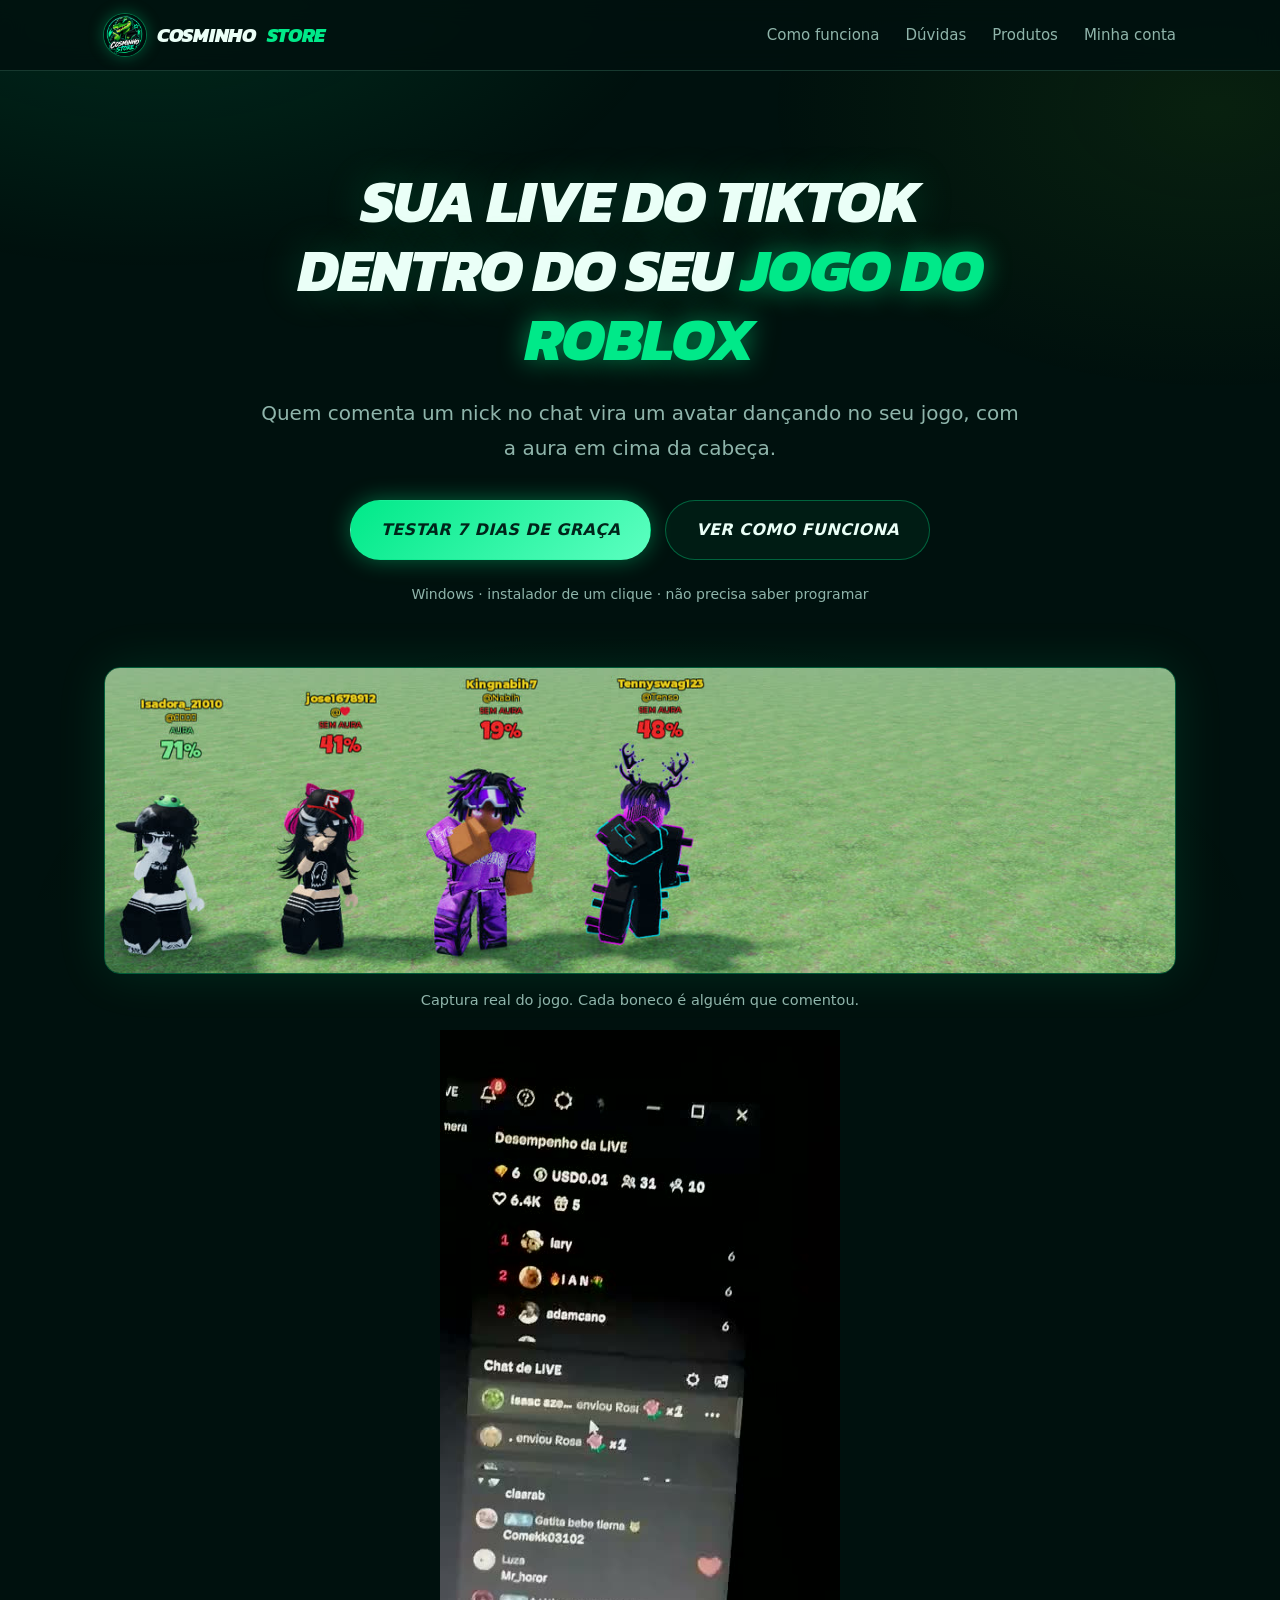
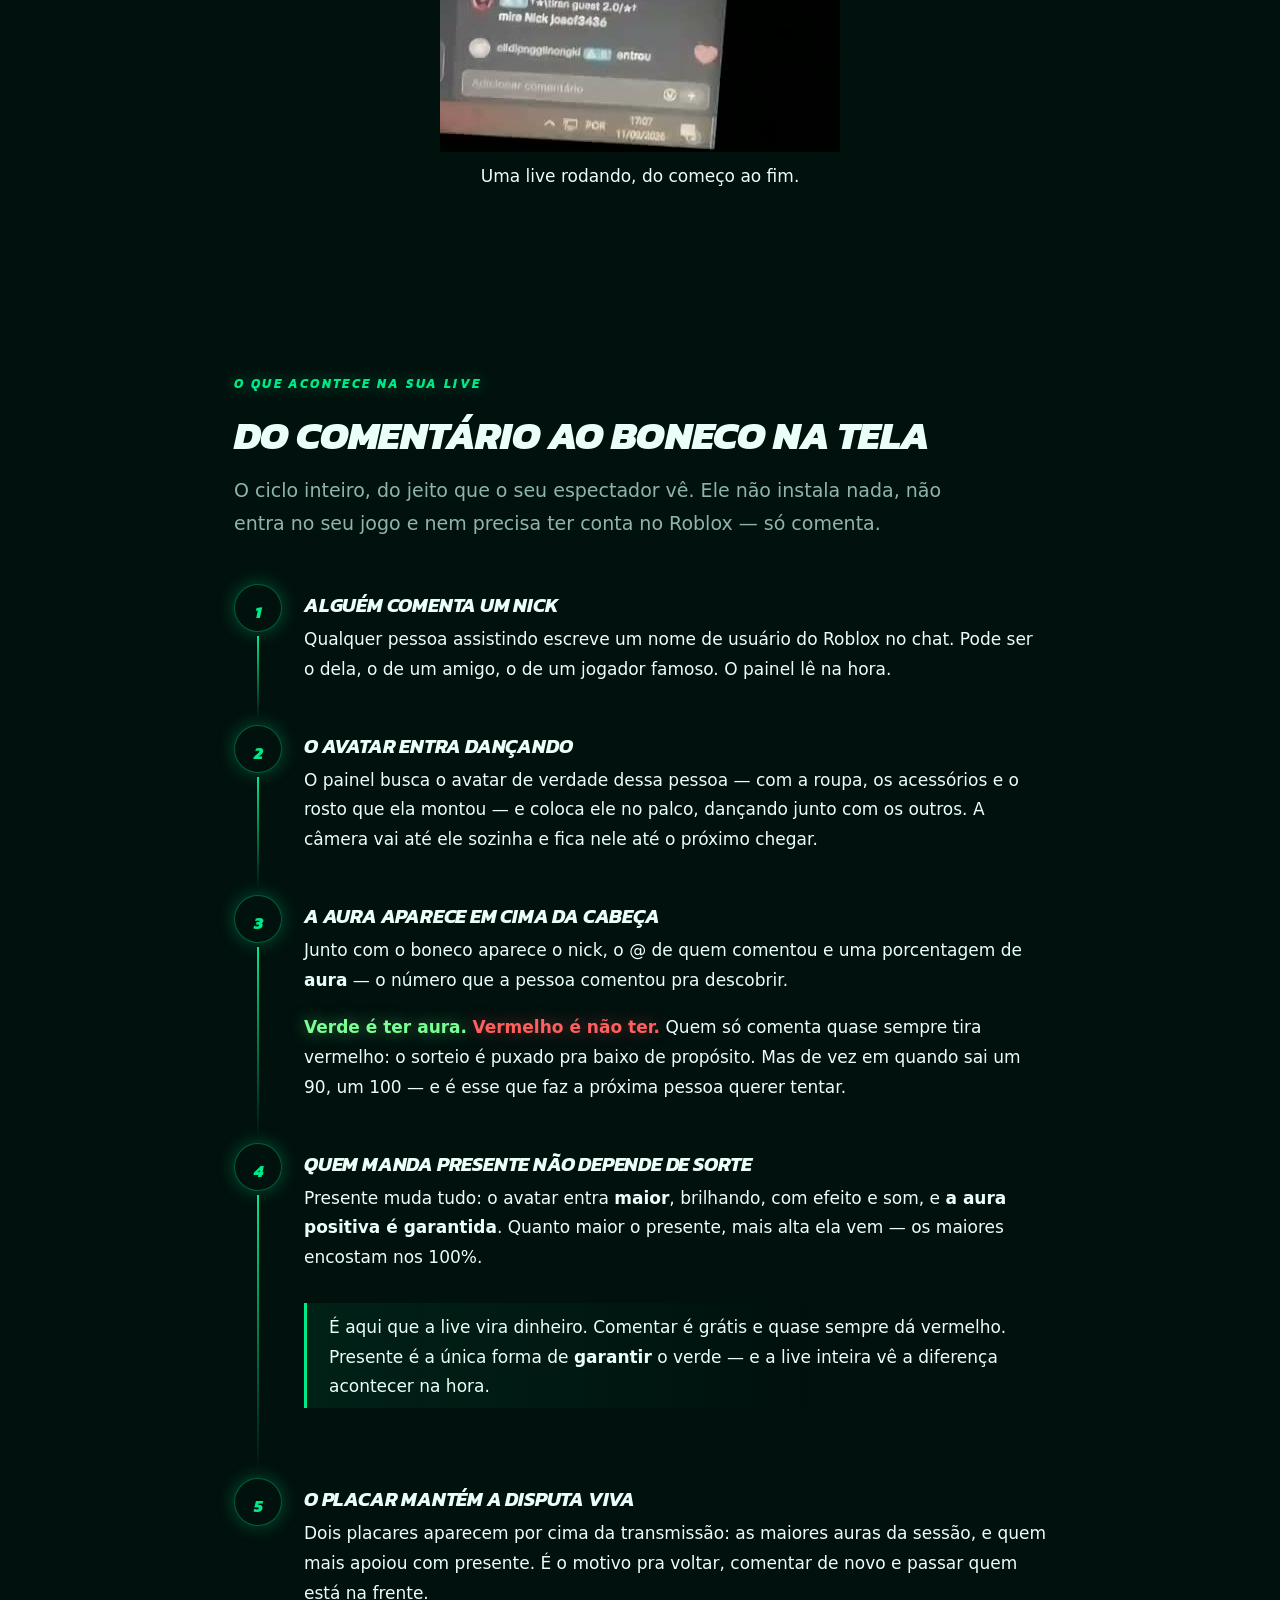
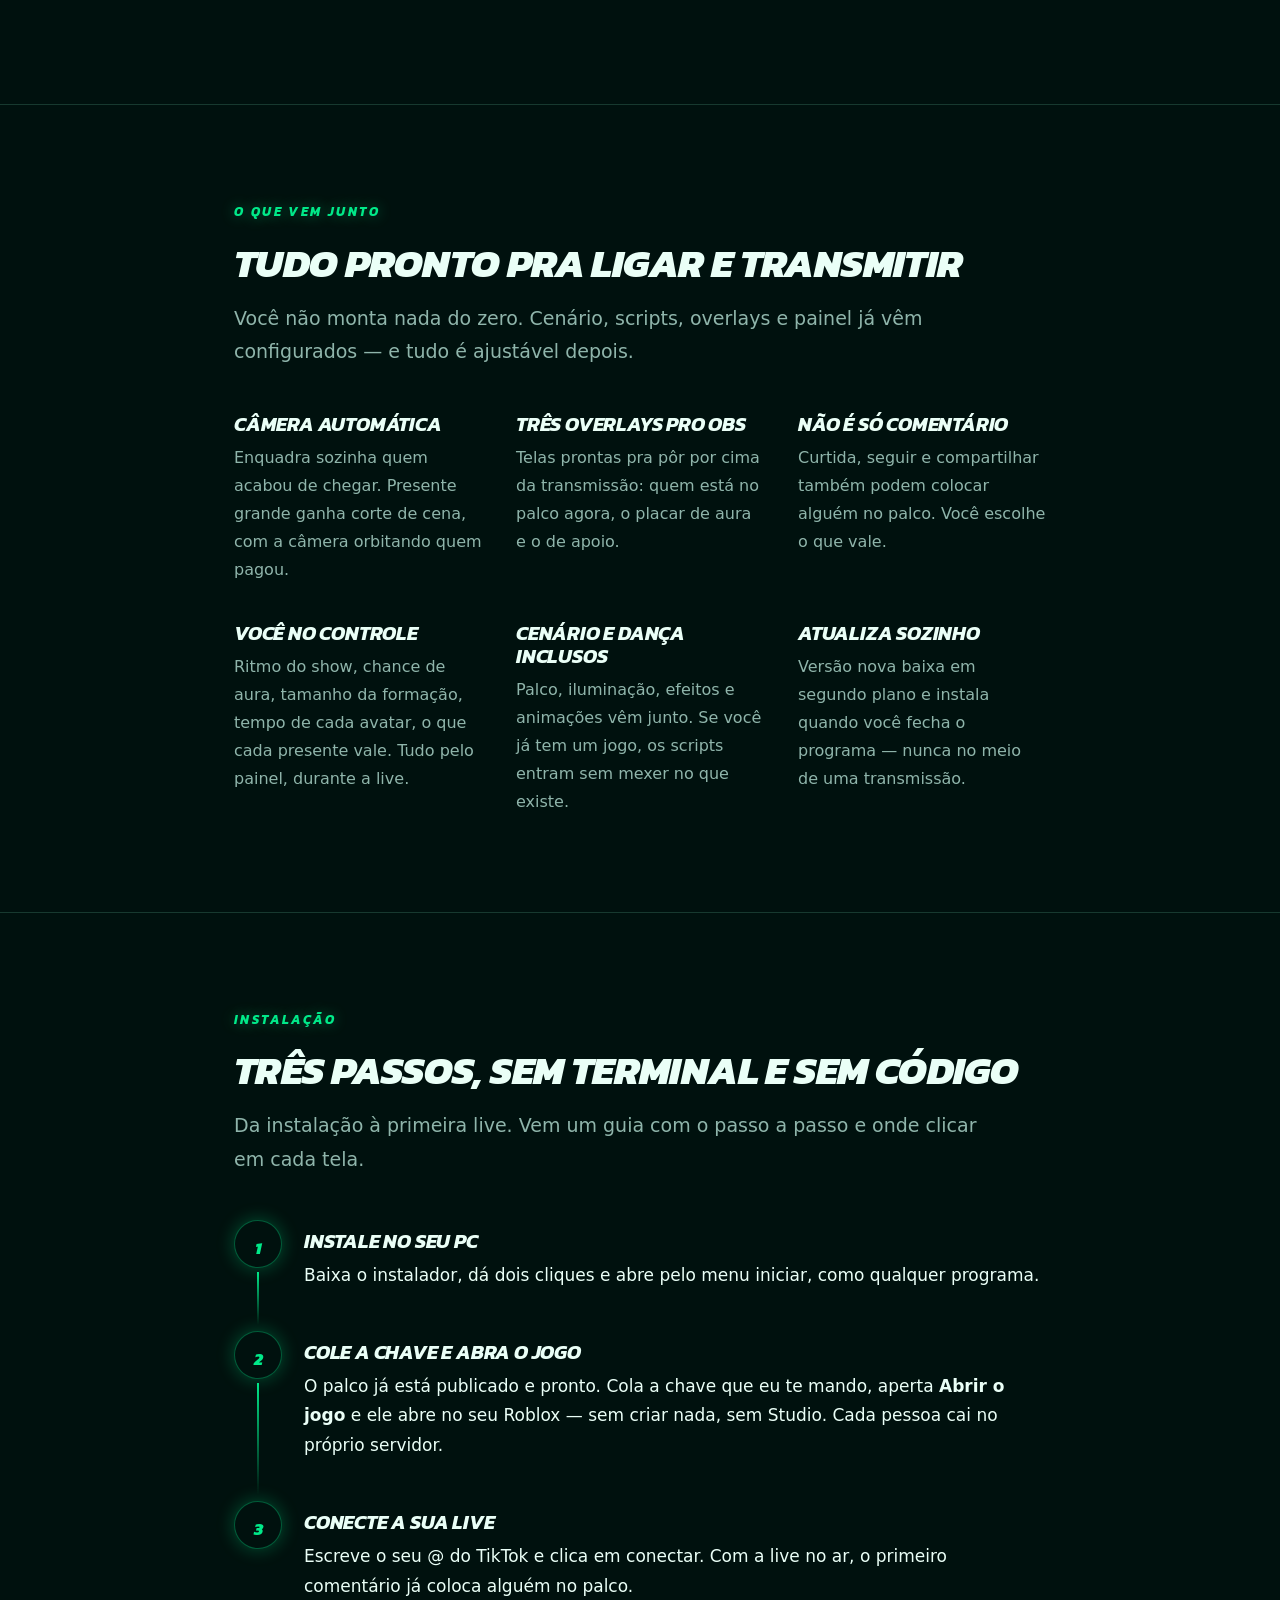
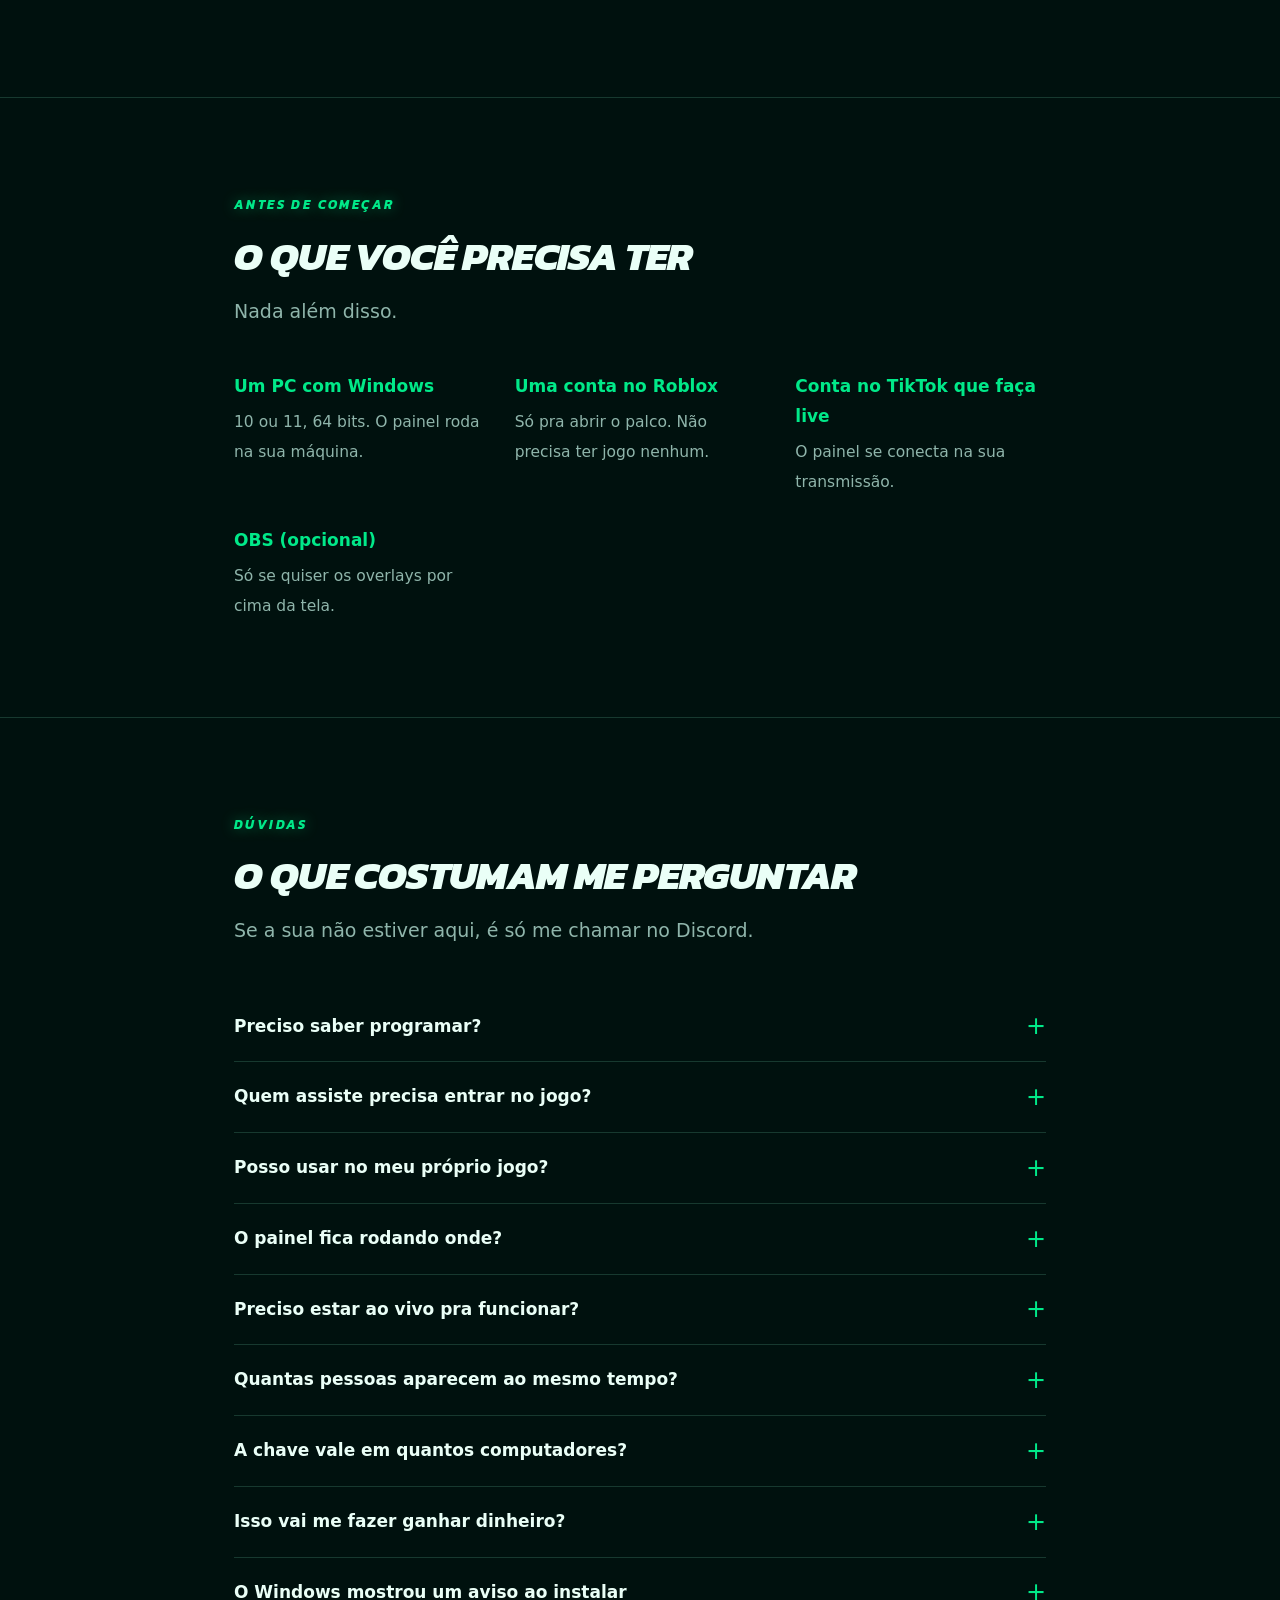
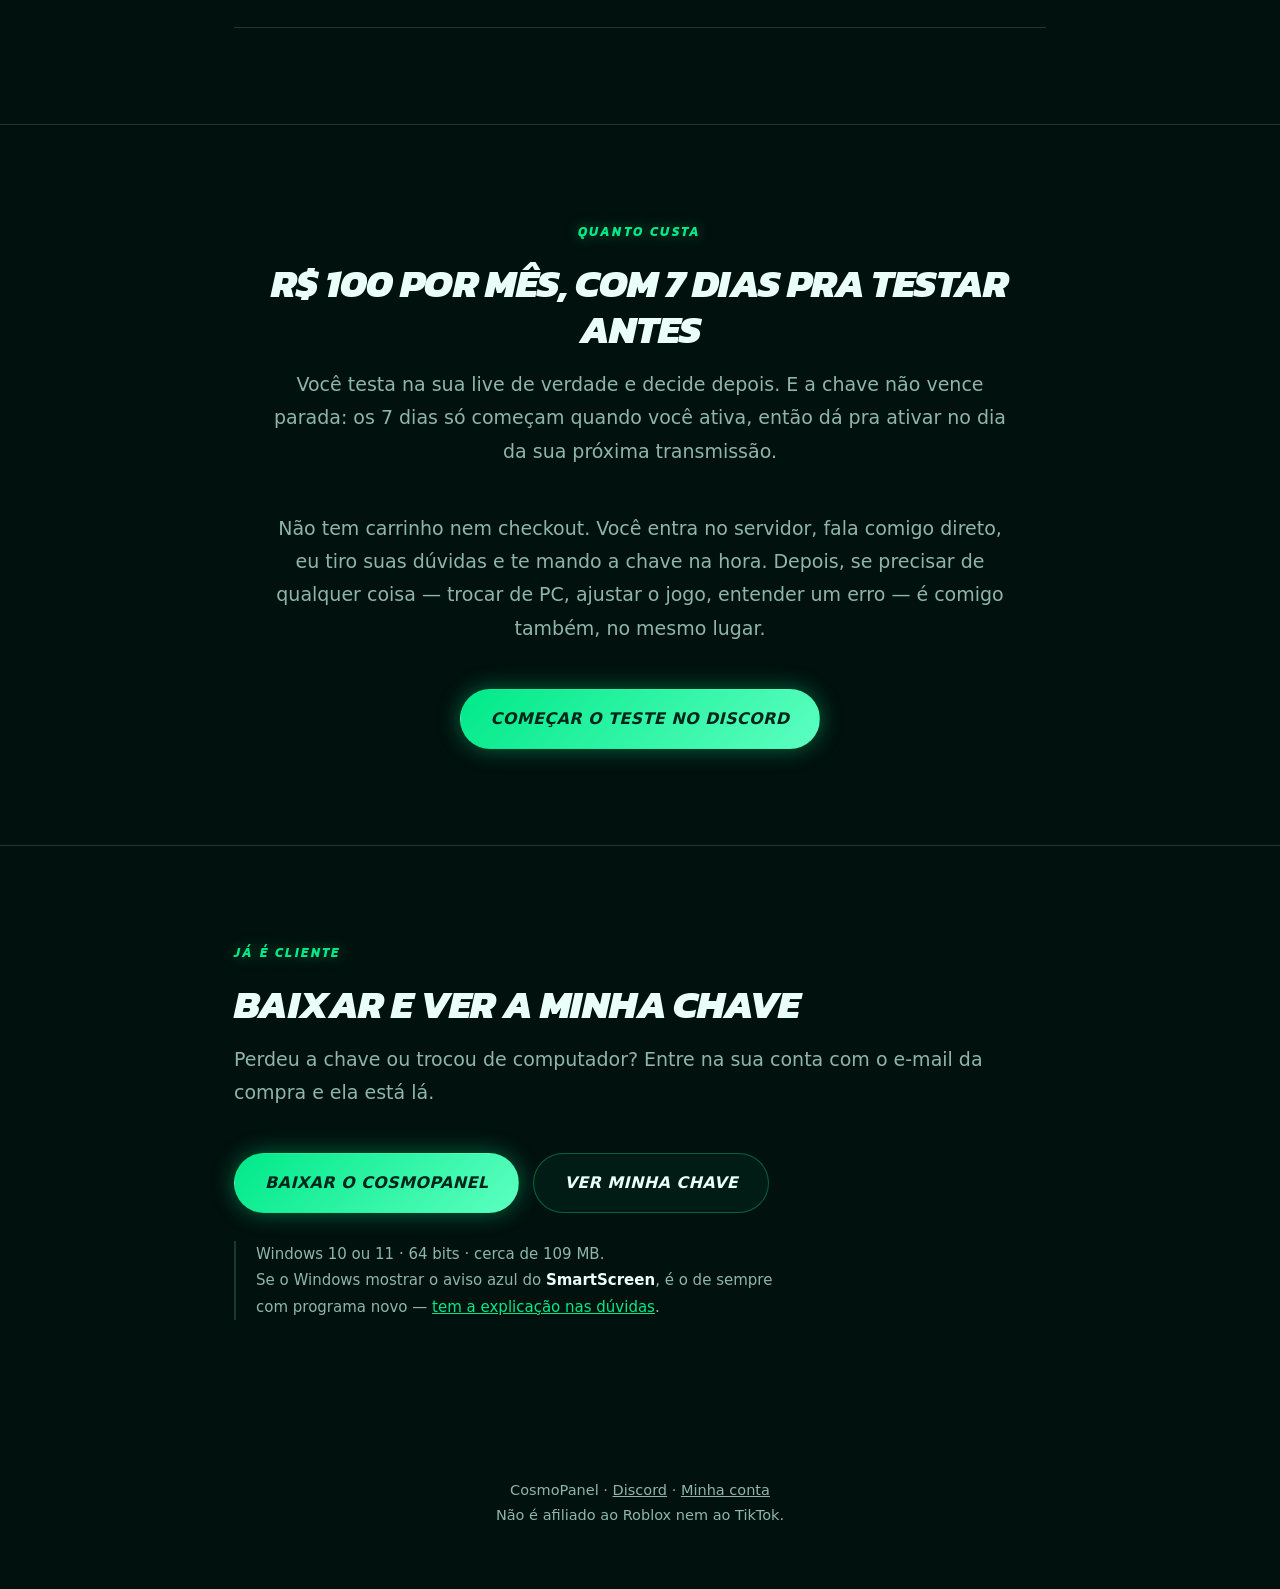
==== commit d4bd4512: "o preco no site, e um requisito que virou mentira TRES CORRECOES.  1. "O que voce precisa ter" ainda" ====
--- a/index.html
+++ b/index.html
@@ -74,7 +74,10 @@
       aura em cima da cabeça.
     </p>
     <div class="acoes">
-      <a class="btn btn-forte" href="https://discord.gg/cDBDEqu55z">Falar comigo no Discord</a>
+      <!-- "Testar 7 dias" e nao "Falar comigo": o convite pro Discord pede um
+           passo social, o teste pede so' vontade. Mesmo destino, porta mais
+           baixa. -->
+      <a class="btn btn-forte" href="https://discord.gg/cDBDEqu55z">Testar 7 dias de graça</a>
       <a class="btn btn-leve" href="#acontece">Ver como funciona</a>
     </div>
     <p class="selo-os">Windows · instalador de um clique · não precisa saber programar</p>
@@ -295,7 +298,7 @@
 
     <div class="req">
       <div class="surge"><b>Um PC com Windows</b><span>10 ou 11, 64 bits. O painel roda na sua máquina.</span></div>
-      <div class="surge"><b>Um jogo no Roblox</b><span>Serve um novo e vazio.</span></div>
+      <div class="surge"><b>Uma conta no Roblox</b><span>Só pra abrir o palco. Não precisa ter jogo nenhum.</span></div>
       <div class="surge"><b>Conta no TikTok que faça live</b><span>O painel se conecta na sua transmissão.</span></div>
       <div class="surge"><b>OBS (opcional)</b><span>Só se quiser os overlays por cima da tela.</span></div>
     </div>
@@ -336,7 +339,7 @@
       </details>
       <details>
         <summary>A chave vale em quantos computadores?</summary>
-        <p>Um por vez. Se você trocar de PC ou formatar, é só me avisar no Discord que eu libero na hora.</p>
+        <p>Um por vez. Trocou de PC ou formatou? Você mesmo libera, com um comando no Discord — não precisa esperar eu ver a mensagem.</p>
       </details>
       <details>
         <summary>Isso vai me fazer ganhar dinheiro?</summary>
@@ -358,16 +361,33 @@
      depois. Vender primeiro, atender depois. ]]-->
 <section id="comprar" class="fechamento">
   <div class="env">
-    <p class="rotulo surge">Como conseguir</p>
-    <h2 class="surge">A venda é comigo, no Discord</h2>
-    <p class="legenda surge">
-      Não tem carrinho nem checkout. Você entra no servidor, fala comigo
-      direto, eu tiro suas dúvidas, combino o valor e te mando a chave na
-      hora. Depois, se precisar de qualquer coisa — trocar de PC, ajustar o
-      jogo, entender um erro — é comigo também, no mesmo lugar.
+    <p class="rotulo surge">Quanto custa</p>
+    <h2 class="surge">R$ 100 por mês, com 7 dias pra testar antes</h2>
+    <p class="legenda surge">
+      Você testa na sua live de verdade e decide depois. E a chave não vence
+      parada: os 7 dias só começam quando você ativa, então dá pra ativar no dia
+      da sua próxima transmissão.
+    </p>
+    <!--[[ O PRECO ESTA AQUI de proposito, e antes nao estava.
+
+         O site dizia "combino o valor com voce". Com preco definido, isso le
+         como pechincha — e quem quer saber se e' R$ 30 ou R$ 300 tinha que
+         entrar num Discord pra descobrir. Atrito no momento exato do interesse.
+
+         Desconto de fundador NAO entra aqui. Numero de desconto em pagina
+         publica deixa de ser "os primeiros" e vira o preco — todo mundo pega, e
+         nao da' pra escolher a quem. Fica pra conversa.
+
+         (E nao escreva o valor nem aqui no comentario: view-source e' publico.
+         Ja' escrevi uma vez e apaguei.) ]]-->
+    <p class="legenda surge">
+      Não tem carrinho nem checkout. Você entra no servidor, fala comigo direto,
+      eu tiro suas dúvidas e te mando a chave na hora. Depois, se precisar de
+      qualquer coisa — trocar de PC, ajustar o jogo, entender um erro — é comigo
+      também, no mesmo lugar.
     </p>
     <div class="acoes surge">
-      <a class="btn btn-forte" href="https://discord.gg/cDBDEqu55z">Entrar no Discord</a>
+      <a class="btn btn-forte" href="https://discord.gg/cDBDEqu55z">Começar o teste no Discord</a>
     </div>
   </div>
 </section>
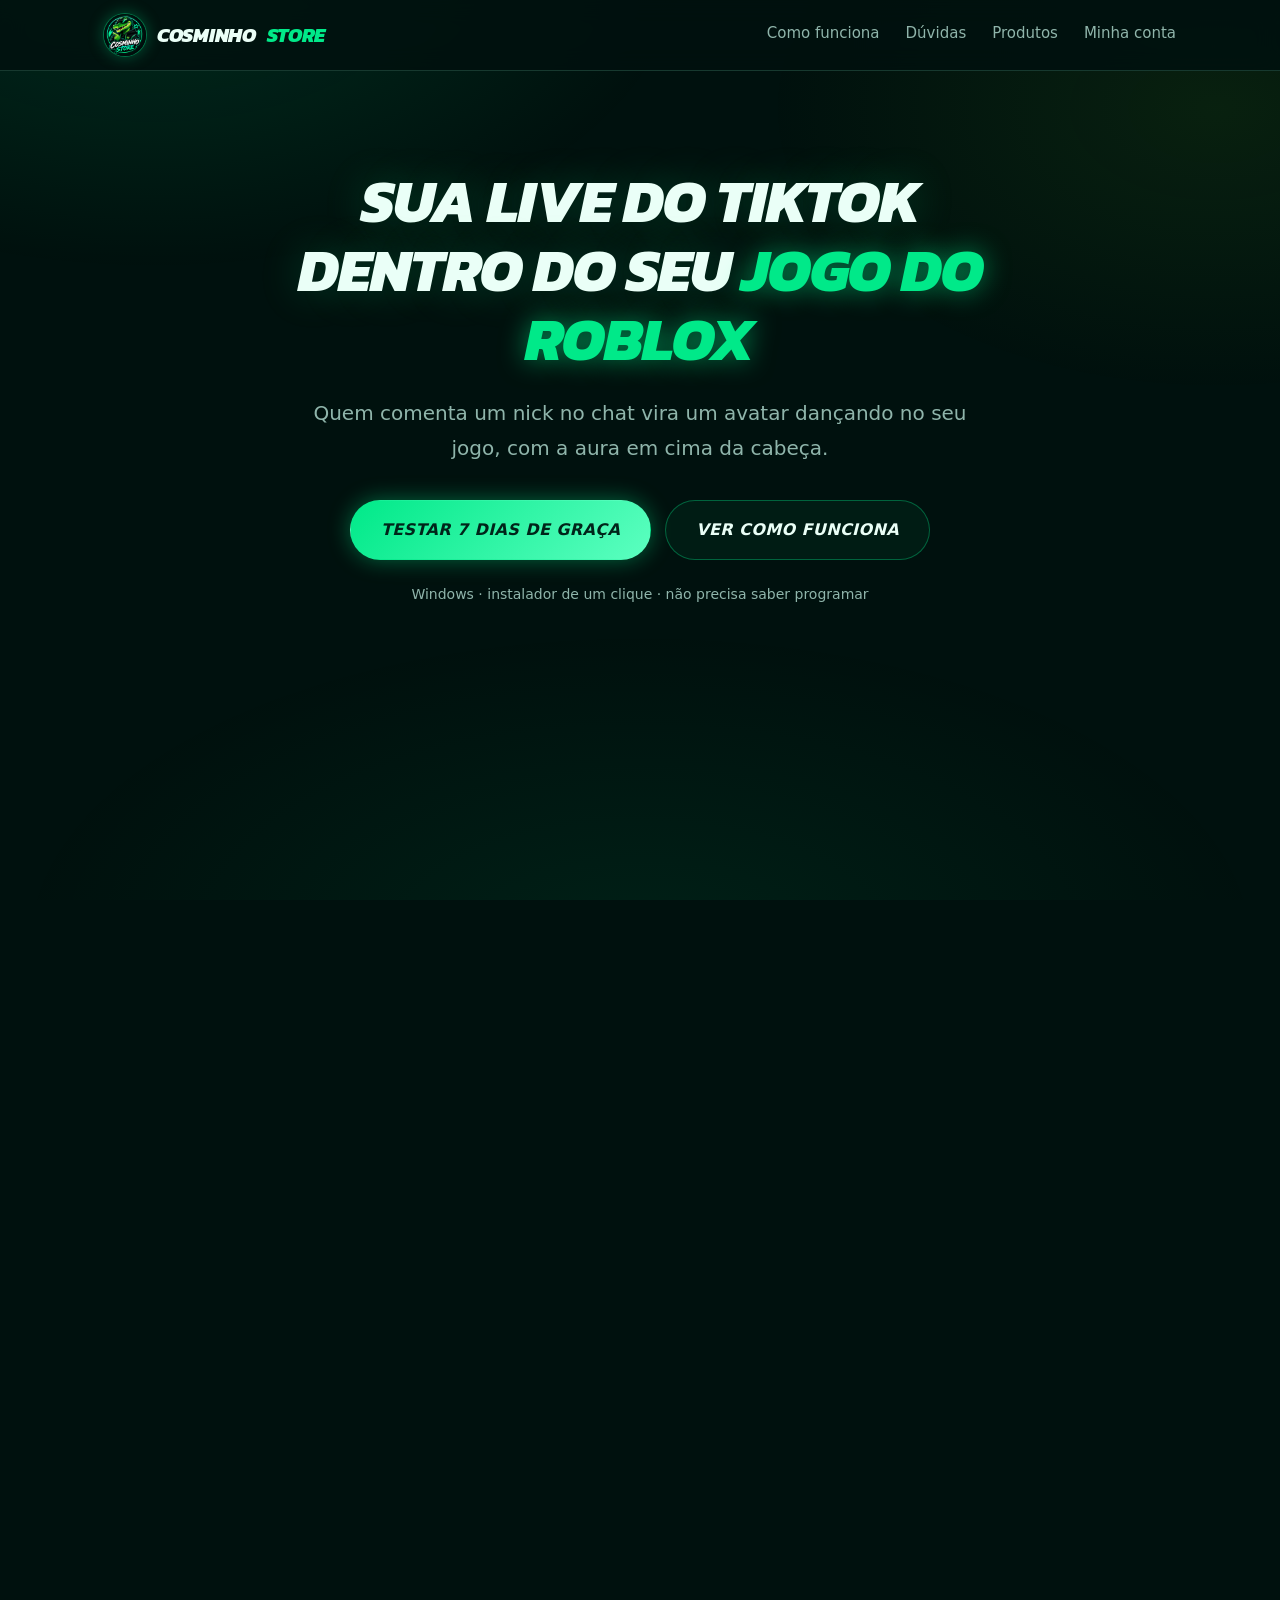
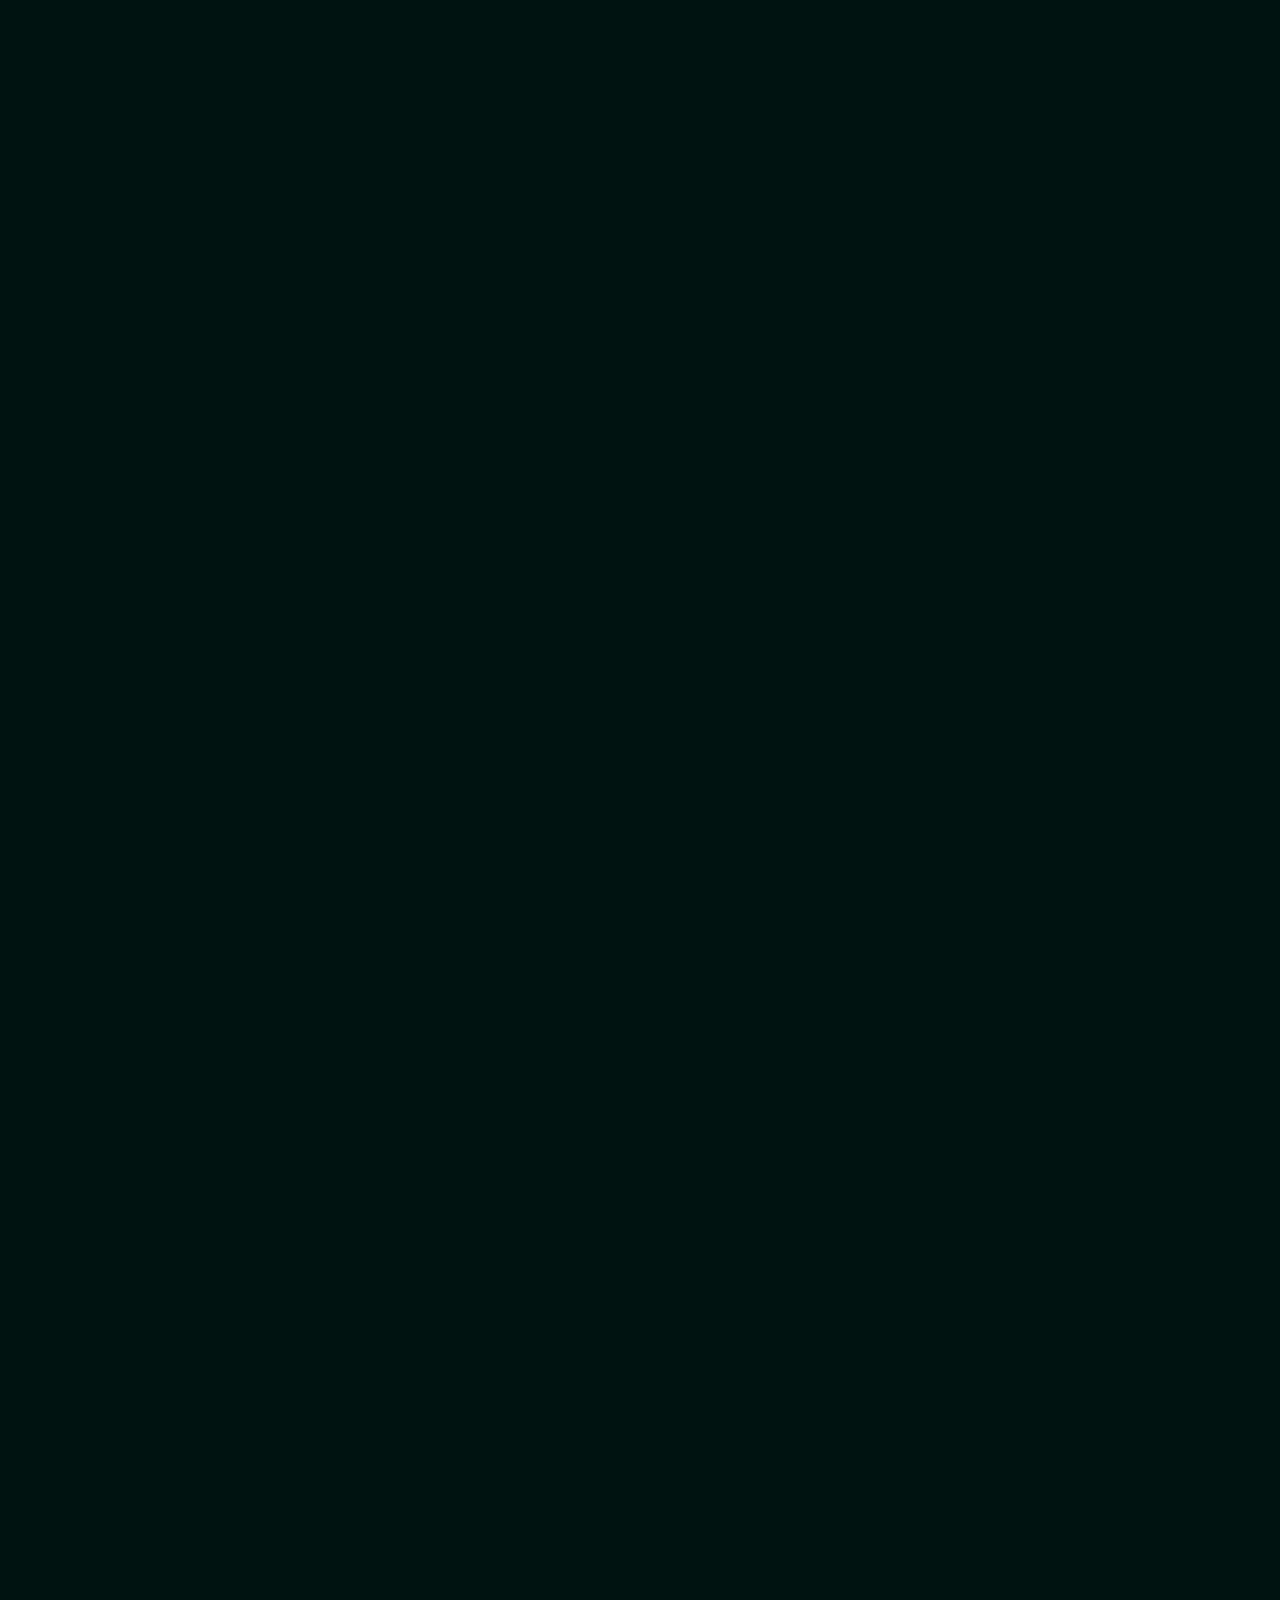
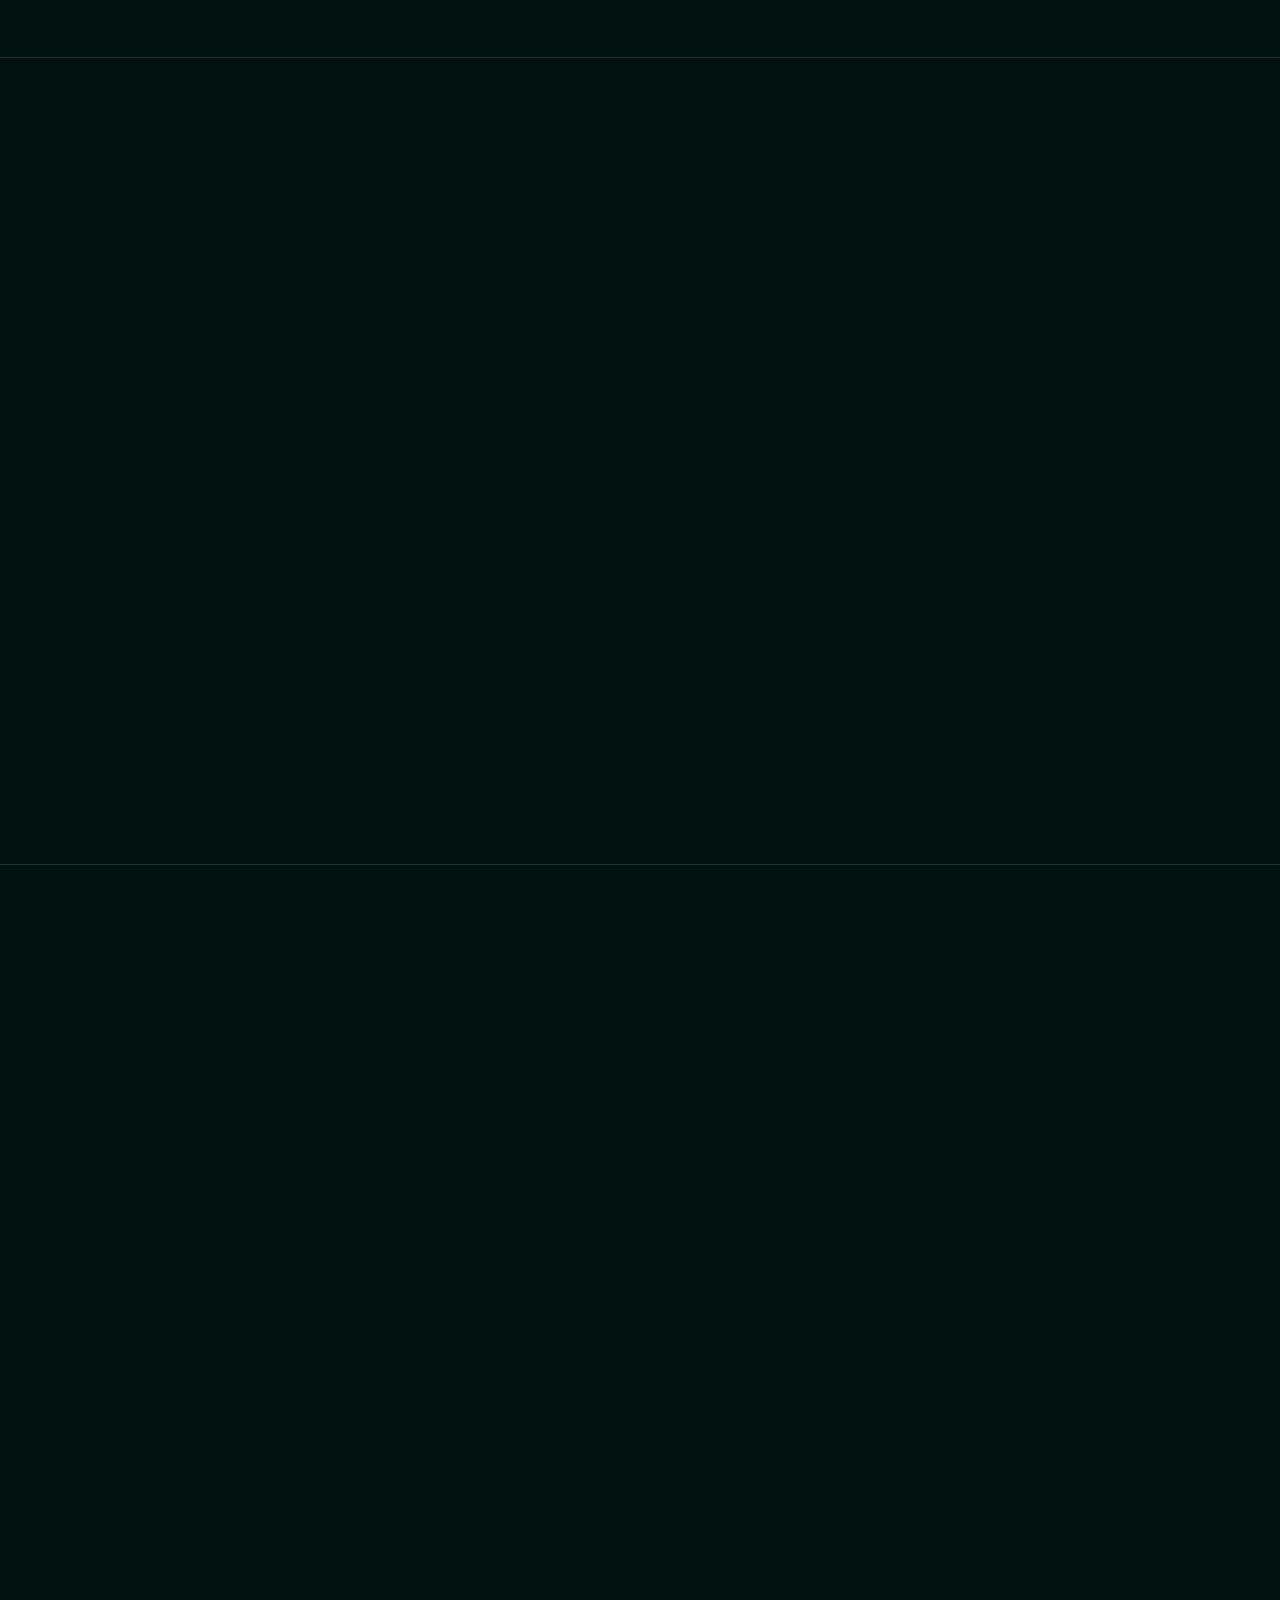
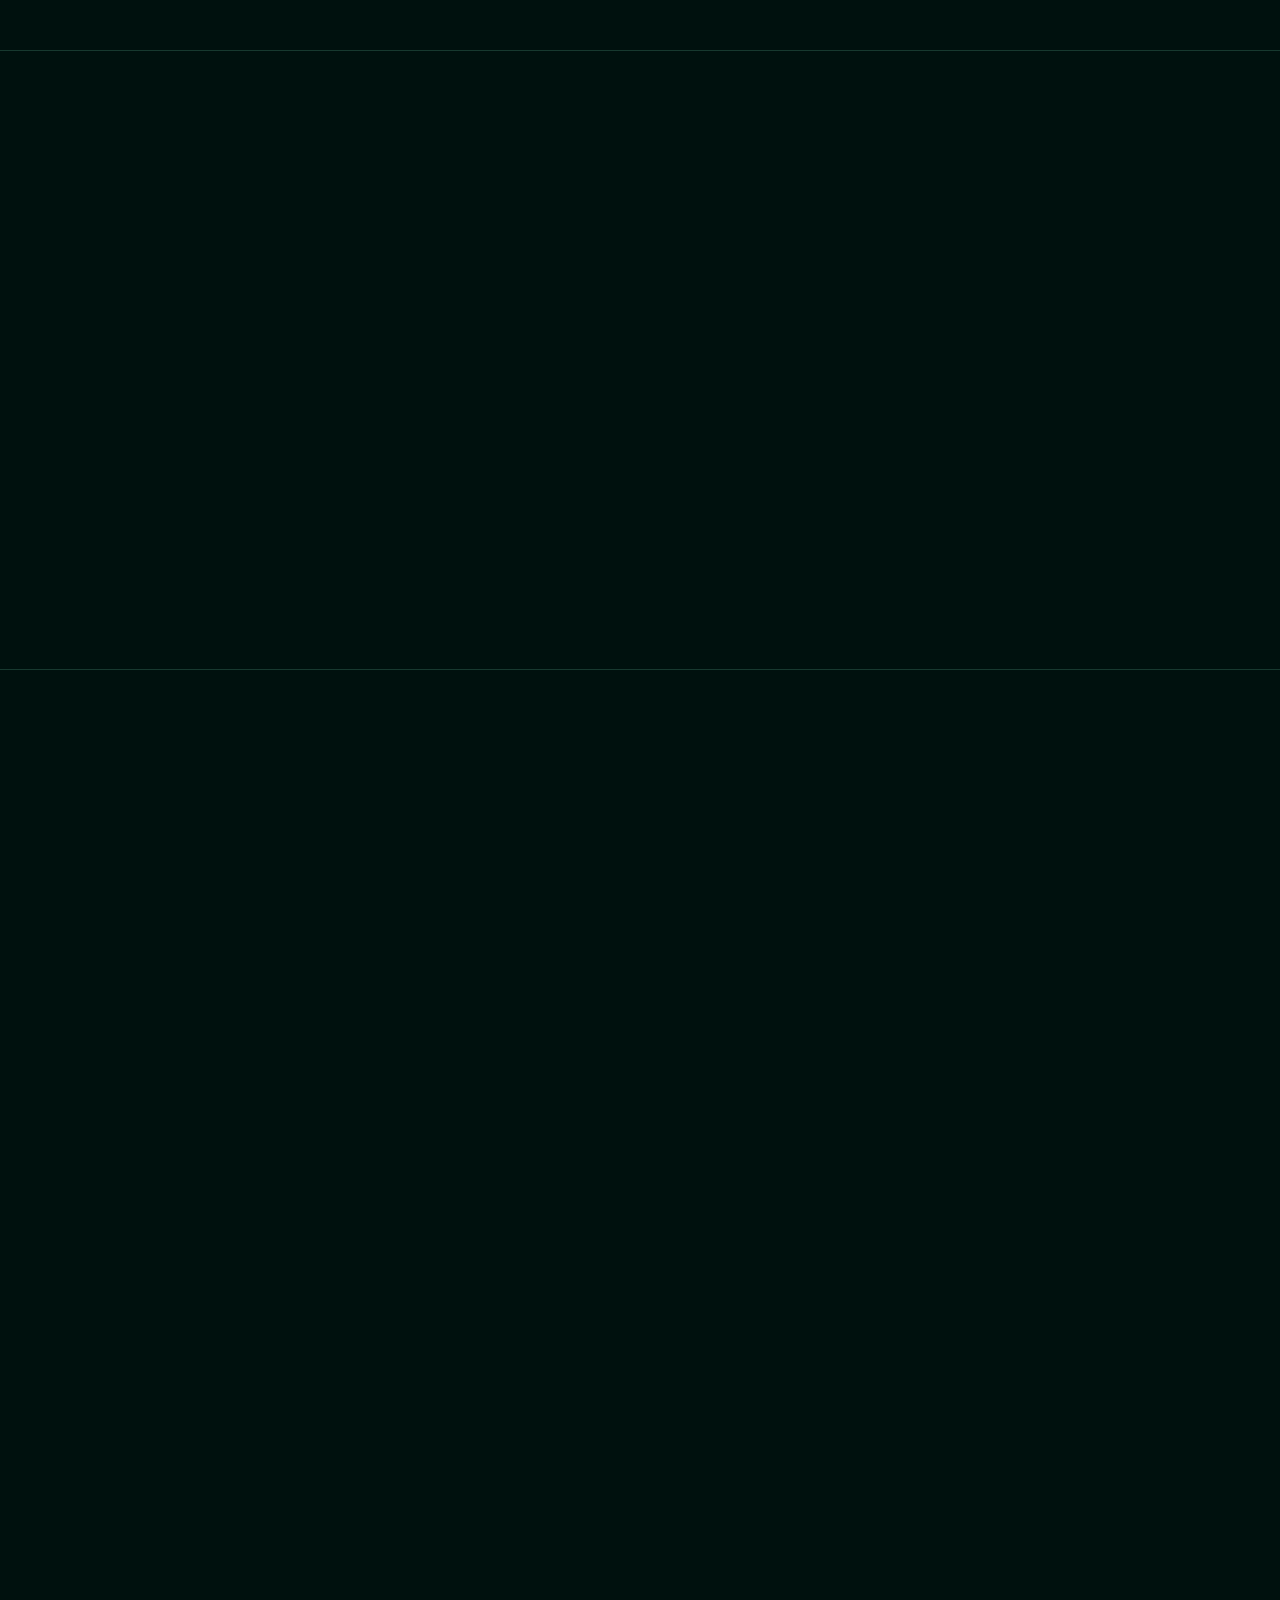
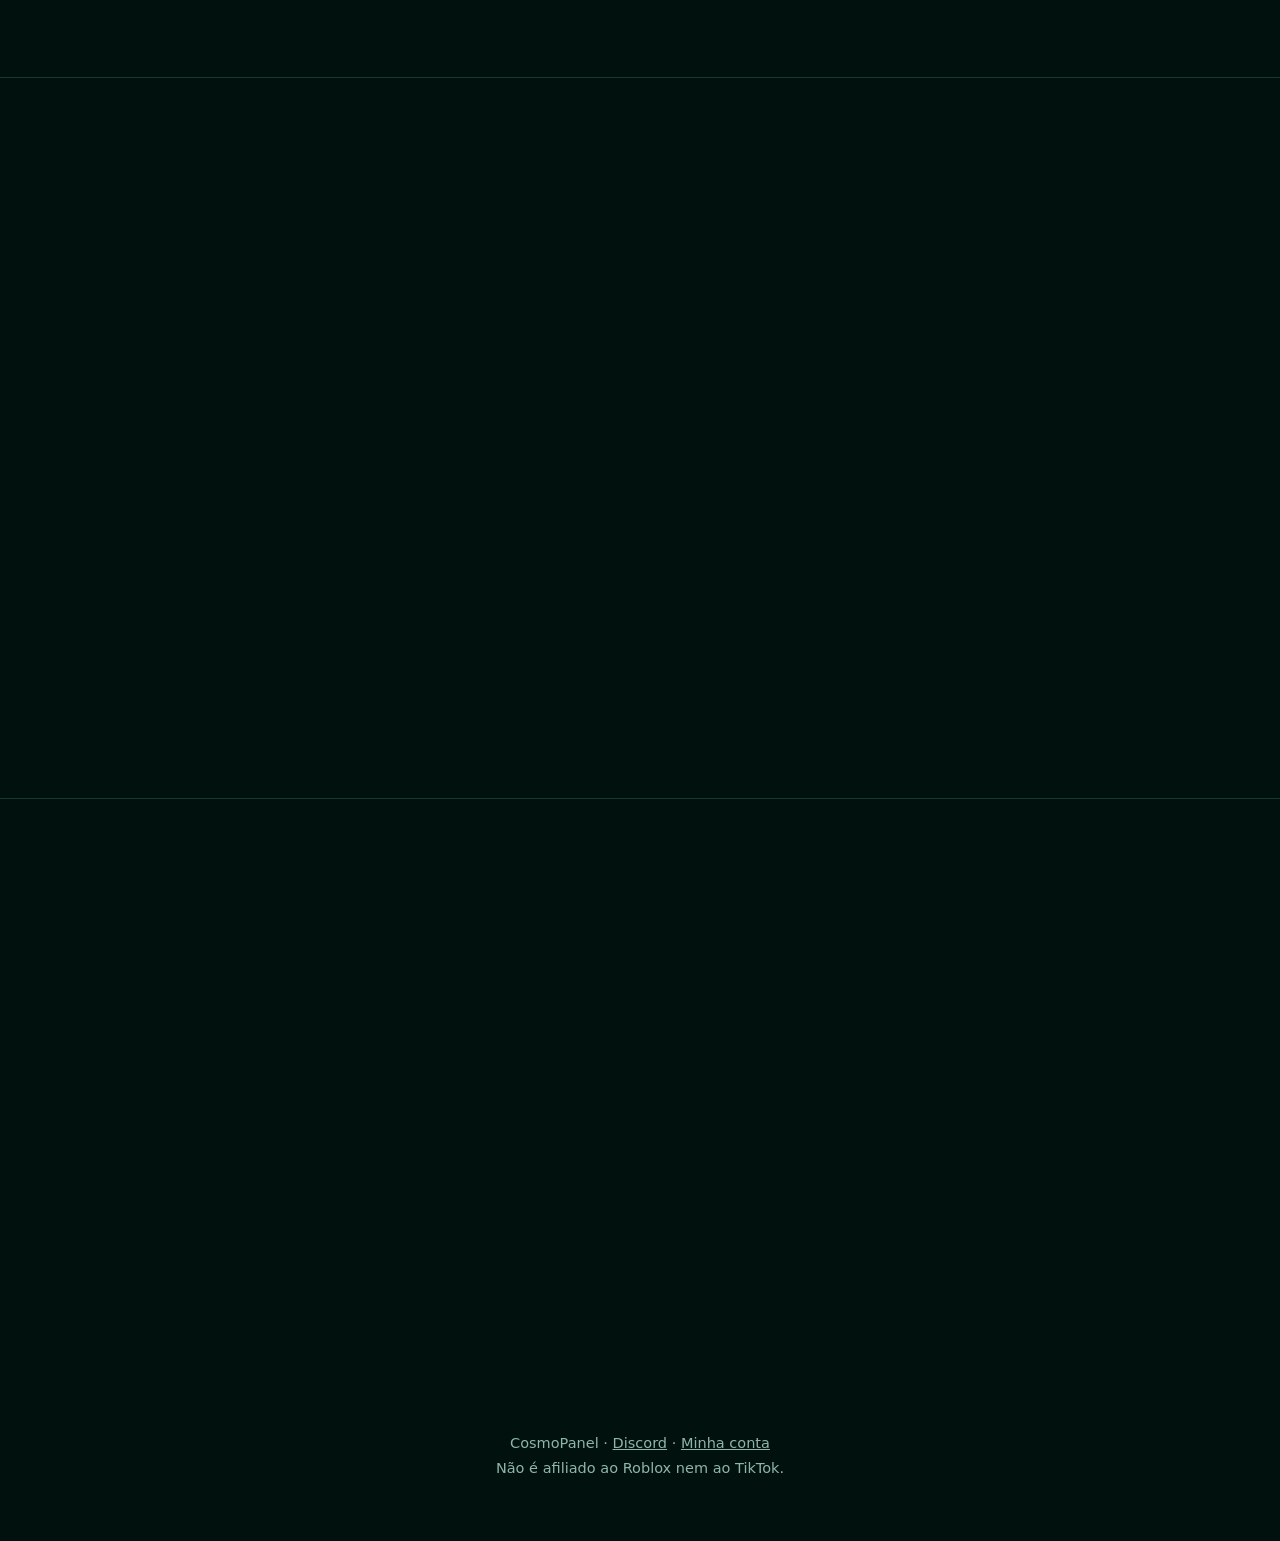
==== commit 3c5a9b20: "topo so' com o video, e a foto do presente como prova A pagina tinha duas fotos de formacao — a larg" ====
--- a/index.html
+++ b/index.html
@@ -77,46 +77,34 @@
       <!-- "Testar 7 dias" e nao "Falar comigo": o convite pro Discord pede um
            passo social, o teste pede so' vontade. Mesmo destino, porta mais
            baixa. -->
-      <a class="btn btn-forte" href="https://discord.gg/cDBDEqu55z">Testar 7 dias de graça</a>
+      <a class="btn btn-forte" href="https://discord.gg/zDEZcjJRAp">Testar 7 dias de graça</a>
       <a class="btn btn-leve" href="#acontece">Ver como funciona</a>
     </div>
     <p class="selo-os">Windows · instalador de um clique · não precisa saber programar</p>
   </div>
 
-  <!--[[ OS DOIS NO TOPO, cada um no formato que ele e'.
-
-       A tentacao era trocar a foto pelo video: movimento prende mais que
-       parado. So' que o video foi gravado EM PE', e o topo e' uma faixa
-       larga. Vertical ali vira uma coluna alta que empurra a proposta pra
-       baixo da dobra, com preto sobrando dos lados no computador — e topo e'
-       onde menos se pode obrigar alguem a rolar.
-
-       Os dois juntos resolvem sem abrir mao de nada:
-
-         · A FOTO carrega primeiro (90 KB contra 756) e ja' entrega os quatro
-           nicks legiveis. E' ela que explica em um olhar.
-         · O VIDEO entra do lado, estreito, e da o movimento — e so' ele
-           mostra o chat virando boneco.
-
-       No celular eles empilham: a foto larga em cima, o video embaixo. ]]-->
+  <!--[[ SO' O VIDEO NO TOPO.
+
+       Aqui tinha uma foto larga ao lado dele, e a foto SAIU. O motivo foi
+       repeticao: ela mostrava avatares na grama com placa verde e vermelha, e
+       a foto do presente (momento 4) mostra a mesma cena com a informacao que
+       importa de verdade — o tamanho. Duas fotos do mesmo assunto na mesma
+       pagina nao convencem o dobro; ensinam a passar os olhos.
+
+       O video ganha do parado em tudo, menos em uma coisa: ele foi gravado EM
+       PE'. Vertical no topo vira coluna alta e empurra os botoes pra baixo da
+       dobra. Por isso ele NAO cresce a vontade — fica limitado e centrado,
+       largo o bastante pra ser o assunto e curto o bastante pra proposta e
+       botao continuarem na primeira tela.
+
+       `preload="metadata"` agora, e nao mais "none": o "none" existia porque
+       ele disputava banda com a foto, que precisava pintar primeiro. Sem a
+       foto, nao ha com quem disputar — e o poster (23 KB) segura o lugar ate'
+       o video comecar. ]]-->
   <div class="palco-topo">
-    <figure class="vitrine surge">
-      <!--[[ JPEG e nao PNG: a mesma captura pesa 719 KB em PNG e 90 em JPEG,
-           sem diferenca visivel — nem nos nicks, que sao a parte que mais
-           sofre com compressao. Numa imagem que carrega ANTES de tudo, 629 KB
-           a menos e' a diferenca entre a pessoa ver o produto e desistir no
-           carregamento. ]]-->
-      <img src="/jogo-2.jpg" width="1184" height="338"
-           alt="Quatro avatares do Roblox parados na grama, lado a lado. Sobre cada um aparece o nick, o @ de quem comentou na live e a porcentagem de aura: o primeiro em verde com 71% e AURA, os outros três em vermelho com 41%, 19% e 48% e SEM AURA." />
-      <figcaption>Captura real do jogo. Cada boneco é alguém que comentou.</figcaption>
-    </figure>
-
-    <!--[[ `preload="none"` aqui, e nao "metadata" como la' embaixo: no topo
-         ele disputa banda com a imagem, que precisa pintar primeiro. O poster
-         segura o lugar ate' o video comecar. ]]-->
     <figure class="prova-topo surge">
       <video src="/live-2.mp4" poster="/live-2.jpg"
-             autoplay muted loop playsinline preload="none"
+             autoplay muted loop playsinline preload="metadata"
              width="400" height="722"
              aria-label="Uma live acontecendo: primeiro o chat do TikTok com os comentários chegando, depois a transmissão, onde os avatares do Roblox dançam na grama com o nick e a porcentagem de aura em cima da cabeça."></video>
       <figcaption>Uma live rodando, do começo ao fim.</figcaption>
@@ -175,6 +163,13 @@
           baixo de propósito. Mas de vez em quando sai um 90, um 100 — e é
           esse que faz a próxima pessoa querer tentar.
         </p>
+        <!--[[ Aqui teve uma segunda foto de formação e ela SAIU.
+             Mostrava avatares na grama com placa verde e vermelha — que é
+             exatamente o que a foto do topo já mostra. Duas fotos da mesma
+             coisa não convencem o dobro: a segunda só custa carregamento e
+             ensina a pessoa a passar os olhos pelas imagens sem olhar.
+             A foto do presente, no momento 4, ficou — ela mostra o que
+             nenhuma outra mostra. ]]-->
       </div>
     </div>
 
@@ -187,6 +182,16 @@
           efeito e som, e <b>a aura positiva é garantida</b>. Quanto maior o
           presente, mais alta ela vem — os maiores encostam nos 100%.
         </p>
+        <!--[[ Esta foto fecha a frase de cima. "Entra maior" e' a afirmacao
+             que mais vende e a mais dificil de acreditar em texto — o leitor
+             imagina um pouquinho maior. A imagem mostra o tamanho de verdade,
+             e mostra ao lado dos normais: gigante sozinho nao impressiona,
+             porque nao ha com o que comparar. ]]-->
+        <figure class="prova-momento">
+          <img src="/jogo-3.jpg" width="1000" height="627" loading="lazy" decoding="async"
+               alt="Quatro avatares do Roblox na grama. O do meio, de quem mandou presente, é muitas vezes maior que os outros e tem 89% de aura em verde. Ao lado dele, três de tamanho normal: um com 81% em verde e dois em vermelho, com 17% e 13%." />
+          <figcaption>O do meio mandou presente. É esse o tamanho que a live inteira vê.</figcaption>
+        </figure>
         <div class="destaque">
           <p>
             É aqui que a live vira dinheiro. Comentar é grátis e quase sempre
@@ -209,8 +214,8 @@
       </div>
     </div>
 
-    <!-- O video subiu pro topo, ao lado da foto. Repetir ele aqui seria
-         mostrar a mesma coisa duas vezes na mesma pagina. -->
+    <!-- O video mora no topo (hoje sozinho, sem a foto que ficava ao lado).
+         Repetir ele aqui seria mostrar a mesma coisa duas vezes na pagina. -->
   </div>
 </section>
 
@@ -387,7 +392,7 @@
       também, no mesmo lugar.
     </p>
     <div class="acoes surge">
-      <a class="btn btn-forte" href="https://discord.gg/cDBDEqu55z">Começar o teste no Discord</a>
+      <a class="btn btn-forte" href="https://discord.gg/zDEZcjJRAp">Começar o teste no Discord</a>
     </div>
   </div>
 </section>
@@ -415,7 +420,7 @@
 
 <footer>
   <div class="env">
-    CosmoPanel · <a href="https://discord.gg/cDBDEqu55z">Discord</a> ·
+    CosmoPanel · <a href="https://discord.gg/zDEZcjJRAp">Discord</a> ·
     <a href="/conta.html">Minha conta</a><br>
     Não é afiliado ao Roblox nem ao TikTok.
   </div>
--- a/estilo.css
+++ b/estilo.css
@@ -151,14 +151,65 @@
    neon. E' o unico lugar da pagina onde o verde aparece em tamanho grande. */
 .heroi h1 em{font-style:italic;color:var(--acento);
   text-shadow:0 0 26px rgba(0,233,137,.55)}
-.heroi .sub{font-size:20px;color:var(--apagado);max-width:60ch;margin:0 auto 34px}
+.heroi .sub{font-size:20px;color:var(--apagado);max-width:54ch;margin:0 auto 34px}
+
+/*[[ No celular o topo inteiro encolhe, e nao so' o texto.
+     Medido num telefone de 390px: o subtitulo em 20px ocupava quatro linhas, e
+     junto com o respiro de desktop empurrava o botao pra fora da primeira
+     tela. Titulo, texto e espacamento cedem juntos — o que tem que caber na
+     primeira olhada e' titulo, uma frase e o botao. ]]*/
+@media (max-width:600px){
+  .heroi{padding:60px 0 48px}
+  .heroi h1{margin-bottom:18px}
+  .heroi .sub{font-size:17.5px;line-height:1.6;margin-bottom:28px}
+  .legenda{font-size:17.5px;margin-bottom:34px}
+  section{padding:72px 0}
+  .btn{padding:14px 24px;font-size:15px}
+}
 .acoes{display:flex;gap:14px;justify-content:center;flex-wrap:wrap}
 .selo-os{margin-top:22px;font-size:14px;color:var(--apagado)}
 
-.vitrine{margin:60px auto 0;max-width:1120px;padding:0 24px}
-.vitrine img{border-radius:16px;border:1px solid var(--linha-viva);
-  box-shadow:0 0 50px rgba(0,233,137,.12)}
-.vitrine figcaption{margin-top:14px;font-size:14.5px;color:var(--apagado);text-align:center}
+/*[[ O PALCO DO TOPO: so' o video, centrado.
+
+     Era uma grade de duas colunas — captura larga a' esquerda, video estreito
+     (190px) a' direita, alinhados pelo rodape. A foto saiu por repeticao, e a
+     grade foi junto: uma coluna de 190px sobrando no meio de 1120px deixaria o
+     video parecendo miniatura perdida.
+
+     O TETO DE LARGURA E' O PONTO DELICADO. O video e' 0,55:1 — cada pixel de
+     largura custa quase dois de altura. Em 300px ele ja' come 542px de altura,
+     e tudo que vier depois (proposta, botoes) desce junto. Deixar ele crescer
+     "pra aproveitar a tela" empurraria o botao de teste pra fora da primeira
+     tela no notebook, que e' onde menos se pode obrigar alguem a rolar.
+
+     Entao 300px e' escolha, nao sobra: grande o bastante pra ser o assunto do
+     topo, contido o bastante pra proposta e botao continuarem visiveis. ]]*/
+.palco-topo{
+  max-width:1120px;margin:60px auto 0;padding:0 24px;
+  display:flex;justify-content:center;
+}
+.palco-topo > figure{margin:0;max-width:300px;width:100%}
+
+/*[[ Saiu daqui a `.vitrine` — a moldura da captura larga do topo. Ela nao e'
+     usada por nenhum HTML desde que a foto saiu do palco. Regra de CSS orfa
+     nao quebra pagina nenhuma, e por isso mesmo fica: um dia alguem copia ela
+     achando que esta' em uso. ]]*/
+.prova-topo video{display:block;width:100%;height:auto;border-radius:14px;
+  border:1px solid var(--linha-viva);background:var(--fundo2);
+  box-shadow:0 0 34px rgba(0,233,137,.18)}
+.prova-topo figcaption{margin-top:14px;font-size:13.5px;color:var(--apagado);text-align:center}
+
+/*[[ Havia aqui um `min-height` nas legendas do topo. Ele existia pra alinhar
+     DUAS legendas lado a lado (a do video quebrava em duas linhas, a da foto
+     em uma, e a diferenca de 22px desencontrava as midias). Com uma figura so'
+     nao ha o que alinhar — e o que sobrava virava espaco morto embaixo da
+     legenda. ]]*/
+
+/*[[ No celular ele encolhe um pouco: 300px numa tela de 375 encosta nas
+     bordas, e a legenda embaixo fica sem respiro lateral. ]]*/
+@media (max-width:860px){
+  .palco-topo > figure{max-width:260px}
+}
 
 /*[[ O trecho da live. EM PE', e estreito.
      O video e' a transmissao como o espectador ve: vertical, com os avisos
@@ -170,6 +221,18 @@
   border:1px solid var(--linha-viva);background:var(--fundo2);
   box-shadow:0 0 40px rgba(0,233,137,.16)}
 .prova figcaption{margin-top:14px;font-size:14.5px;color:var(--apagado);text-align:center}
+
+/*[[ A foto que PROVA o que o paragrafo acabou de afirmar.
+     Diferente da .vitrine (que abre a pagina e vende) e da .prova (estreita,
+     feita pro video vertical): esta e' larga, mora DENTRO do momento e existe
+     pra fechar uma frase especifica. O texto diz "entra maior"; a foto mostra
+     o maior. Afirmacao e prova na mesma altura da tela, sem rolar.
+     `loading=lazy` no HTML: as duas estao bem abaixo da dobra, e o que pinta
+     primeiro continua sendo a vitrine la' em cima. ]]*/
+.prova-momento{margin:18px 0 0;max-width:100%}
+.prova-momento img{display:block;width:100%;height:auto;border-radius:14px;
+  border:1px solid var(--linha-viva);box-shadow:0 0 34px rgba(0,233,137,.12)}
+.prova-momento figcaption{margin-top:10px;font-size:13.5px;color:var(--apagado)}
 
 /* ---------- sequencia numerada ---------- */
 .momento{display:grid;grid-template-columns:48px 1fr;gap:0 22px;
@@ -265,10 +328,92 @@
   font-size:15px;color:var(--apagado);text-align:left;max-width:60ch}
 .aviso b{color:var(--texto);font-weight:600}
 
+/* ============================ MOVIMENTO ============================ */
+
+/*[[ SURGIR AO ROLAR.
+     O bloco nasce 18px abaixo e transparente; o JS poe `.visivel` na primeira
+     vez que ele entra na tela. Deslocamento pequeno de proposito: animacao de
+     entrada que percorre meia tela chama atencao pra si mesma, e o assunto
+     aqui e' o texto, nao o efeito.
+
+     `will-change` so' nos que ainda vao animar — deixar a dica ligada pra
+     sempre obriga o navegador a manter uma camada por bloco em memoria. Some
+     junto com o estado inicial. ]]*/
+.surge{
+  opacity:0;transform:translateY(18px);
+  transition:opacity .55s ease,transform .55s cubic-bezier(.22,.8,.3,1);
+  will-change:opacity,transform;
+}
+.surge.visivel{opacity:1;transform:none;will-change:auto}
+
+/* Nas grades, cada cartao entra um tiquinho depois do anterior. Cinquenta
+   milissegundos: o suficiente pra ler como sequencia, pouco pra ninguem
+   esperar. O teto no 6 evita que o ultimo de uma lista longa demore. */
+.recursos > .surge:nth-child(2){transition-delay:.05s}
+.recursos > .surge:nth-child(3){transition-delay:.1s}
+.recursos > .surge:nth-child(4){transition-delay:.15s}
+.recursos > .surge:nth-child(5){transition-delay:.2s}
+.recursos > .surge:nth-child(6){transition-delay:.25s}
+.req > .surge:nth-child(2){transition-delay:.06s}
+.req > .surge:nth-child(3){transition-delay:.12s}
+.req > .surge:nth-child(4){transition-delay:.18s}
+
+/*[[ A ONDA DO CLIQUE.
+     Um circulo que abre do ponto exato onde o dedo tocou e some. E' o unico
+     sinal de "recebi" antes de a pagina responder — e em link que leva pra
+     fora, como o do Discord, esse meio segundo e' a diferenca entre parecer
+     travado e parecer vivo.
+
+     `pointer-events:none` e' obrigatorio: sem isso a propria onda vira o alvo
+     do clique e o link nao abre. ]]*/
+.btn,a.produto,details summary{position:relative;overflow:hidden}
+.onda{
+  position:absolute;border-radius:50%;pointer-events:none;
+  background:radial-gradient(circle,rgba(255,255,255,.5),rgba(255,255,255,0) 65%);
+  transform:scale(0);opacity:.65;animation:ondaAbre .55s ease-out forwards;
+}
+.btn-forte .onda{background:radial-gradient(circle,rgba(0,40,30,.45),rgba(0,40,30,0) 65%)}
+@keyframes ondaAbre{ to{transform:scale(1);opacity:0} }
+
+/* O afundar no clique. Vale mais que qualquer hover: hover nao existe em
+   celular, e e' no celular que a maioria vai abrir isto. */
+.btn:active{transform:translateY(1px) scale(.985)}
+a.produto:active{transform:translateY(-1px) scale(.995)}
+details summary:active{opacity:.8}
+
+/* O link do topo ganha um risco que cresce do meio pra fora. */
+.topo nav a{position:relative;padding-bottom:3px}
+.topo nav a::after{
+  content:"";position:absolute;left:50%;right:50%;bottom:0;height:2px;
+  background:var(--acento);border-radius:2px;
+  transition:left .22s ease,right .22s ease;
+}
+.topo nav a:hover::after,.topo nav a[aria-current="page"]::after{left:0;right:0}
+
+/* A resposta da duvida desliza em vez de aparecer de estalo. */
+details[open] p{animation:abreResposta .3s ease}
+@keyframes abreResposta{ from{opacity:0;transform:translateY(-6px)} to{opacity:1;transform:none} }
+
 /*[[ Quem pediu menos animacao no sistema recebe menos animacao. O brilho
-     fica: ele e' cor, nao movimento. ]]*/
+     fica: ele e' cor, nao movimento — e a cor e' o que carrega a marca.
+
+     `.surge` volta a ser visivel aqui tambem, e nao so' no JS: se o script
+     falhar em carregar, o `opacity:0` deixaria a pagina em branco. Duas
+     travas independentes pro mesmo risco. ]]*/
 @media (prefers-reduced-motion:reduce){
   html{scroll-behavior:auto}
-  .btn:hover,a.produto:hover{transform:none}
-  *{transition-duration:.01ms !important}
-}
+  .btn:hover,a.produto:hover,.btn:active,a.produto:active{transform:none}
+  .surge{opacity:1;transform:none}
+  .onda{display:none}
+  details[open] p{animation:none}
+  *{transition-duration:.01ms !important;animation-duration:.01ms !important}
+}
+
+/*[[ TRAVA CONTRA PAGINA EM BRANCO.
+     Se o JavaScript nao rodar — bloqueado, erro, navegador velho — ninguem
+     poe `.visivel` e o site inteiro fica invisivel. Com <noscript> no HTML a
+     regra so' vale quando o script esta desligado, mas erro de script nao
+     aciona <noscript>. Entao a garantia real e' esta: a animacao so' e'
+     armada pelo proprio JS, adicionando `js` na raiz. Sem JS, sem
+     `opacity:0`. ]]*/
+html:not(.js) .surge{opacity:1;transform:none}
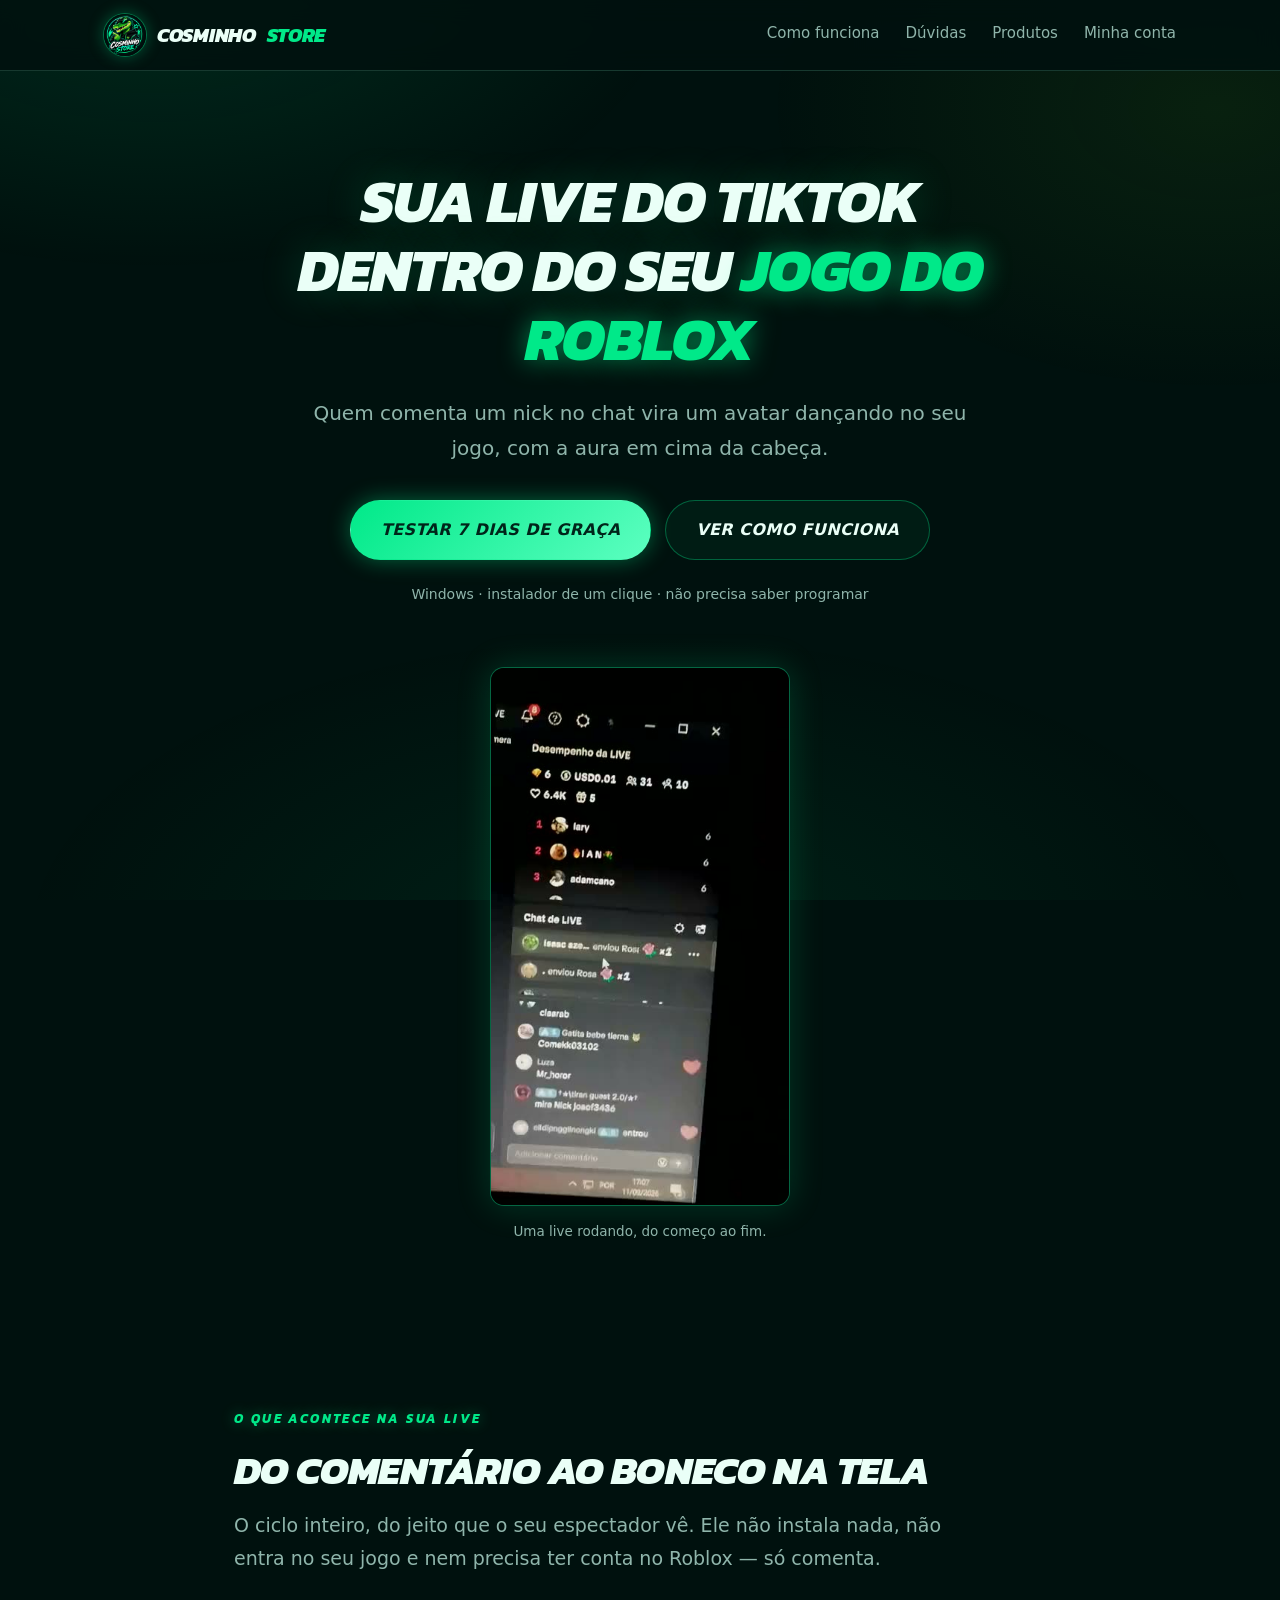
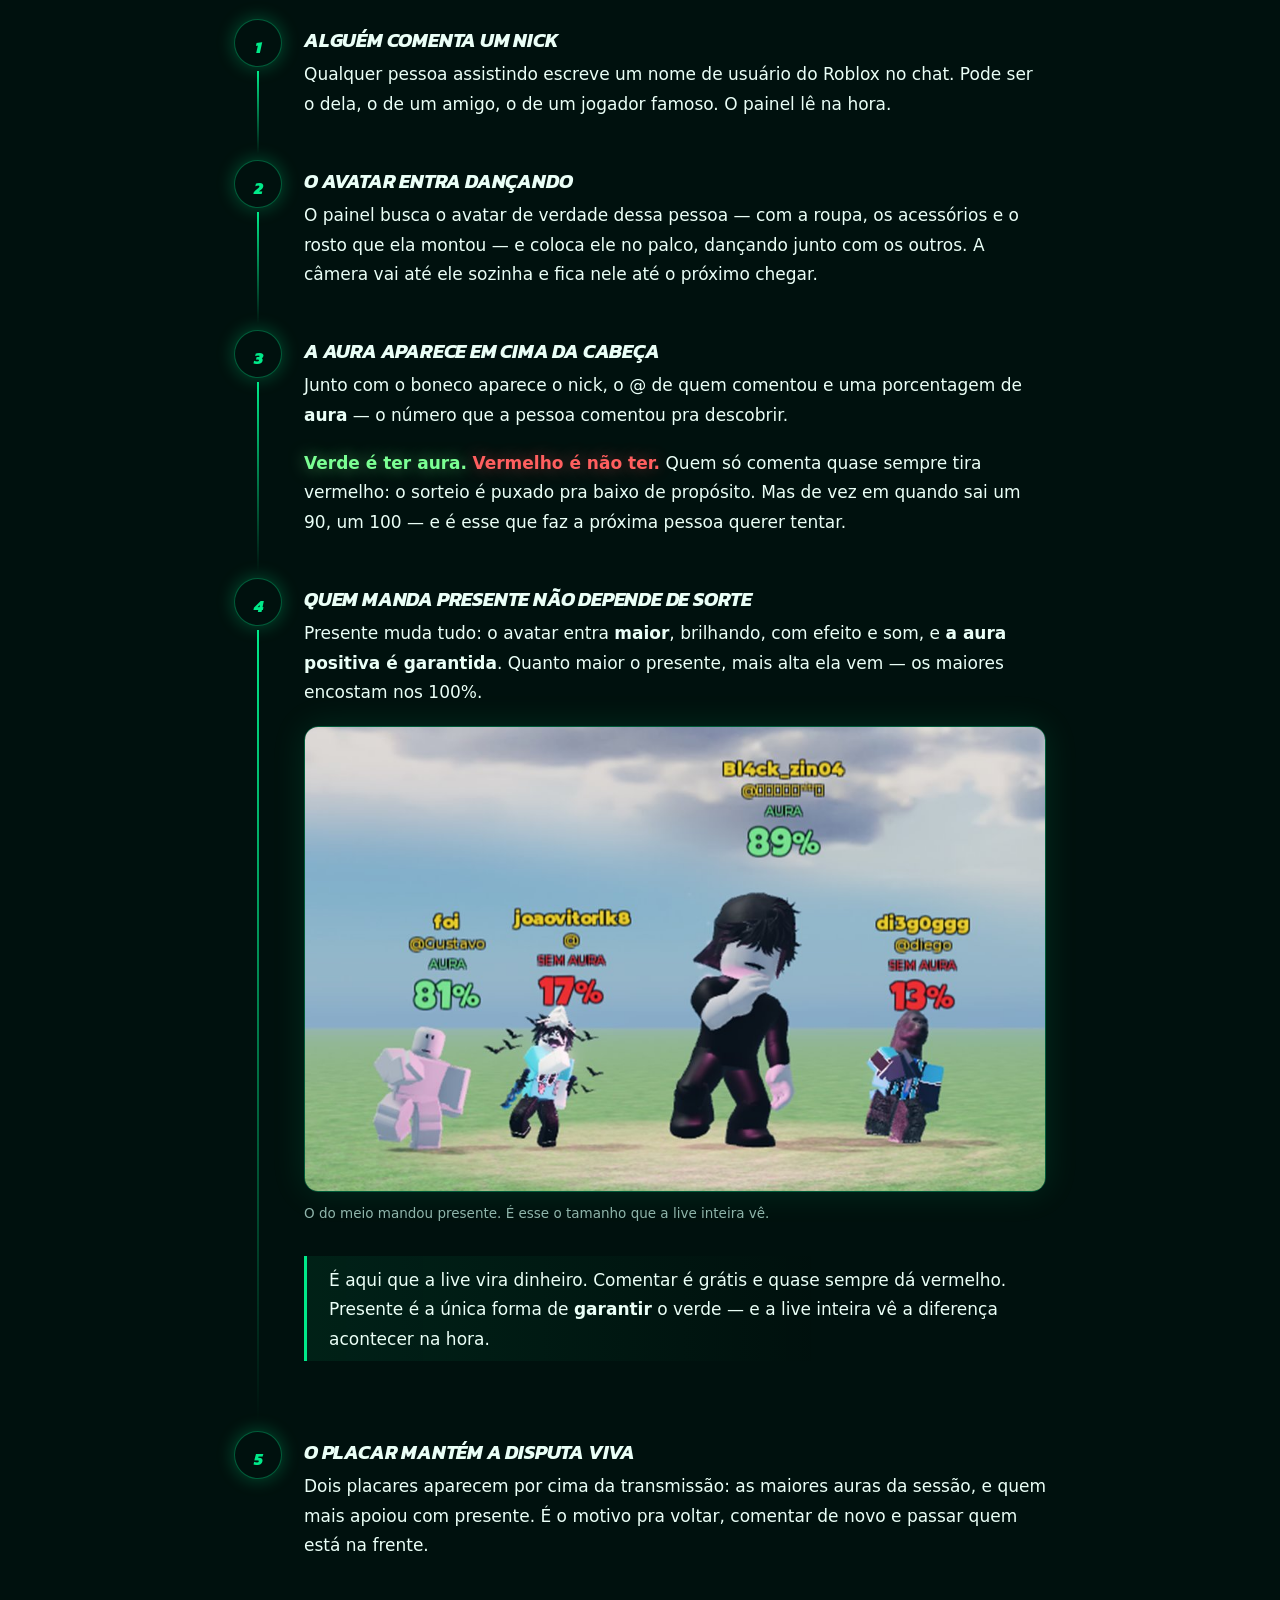
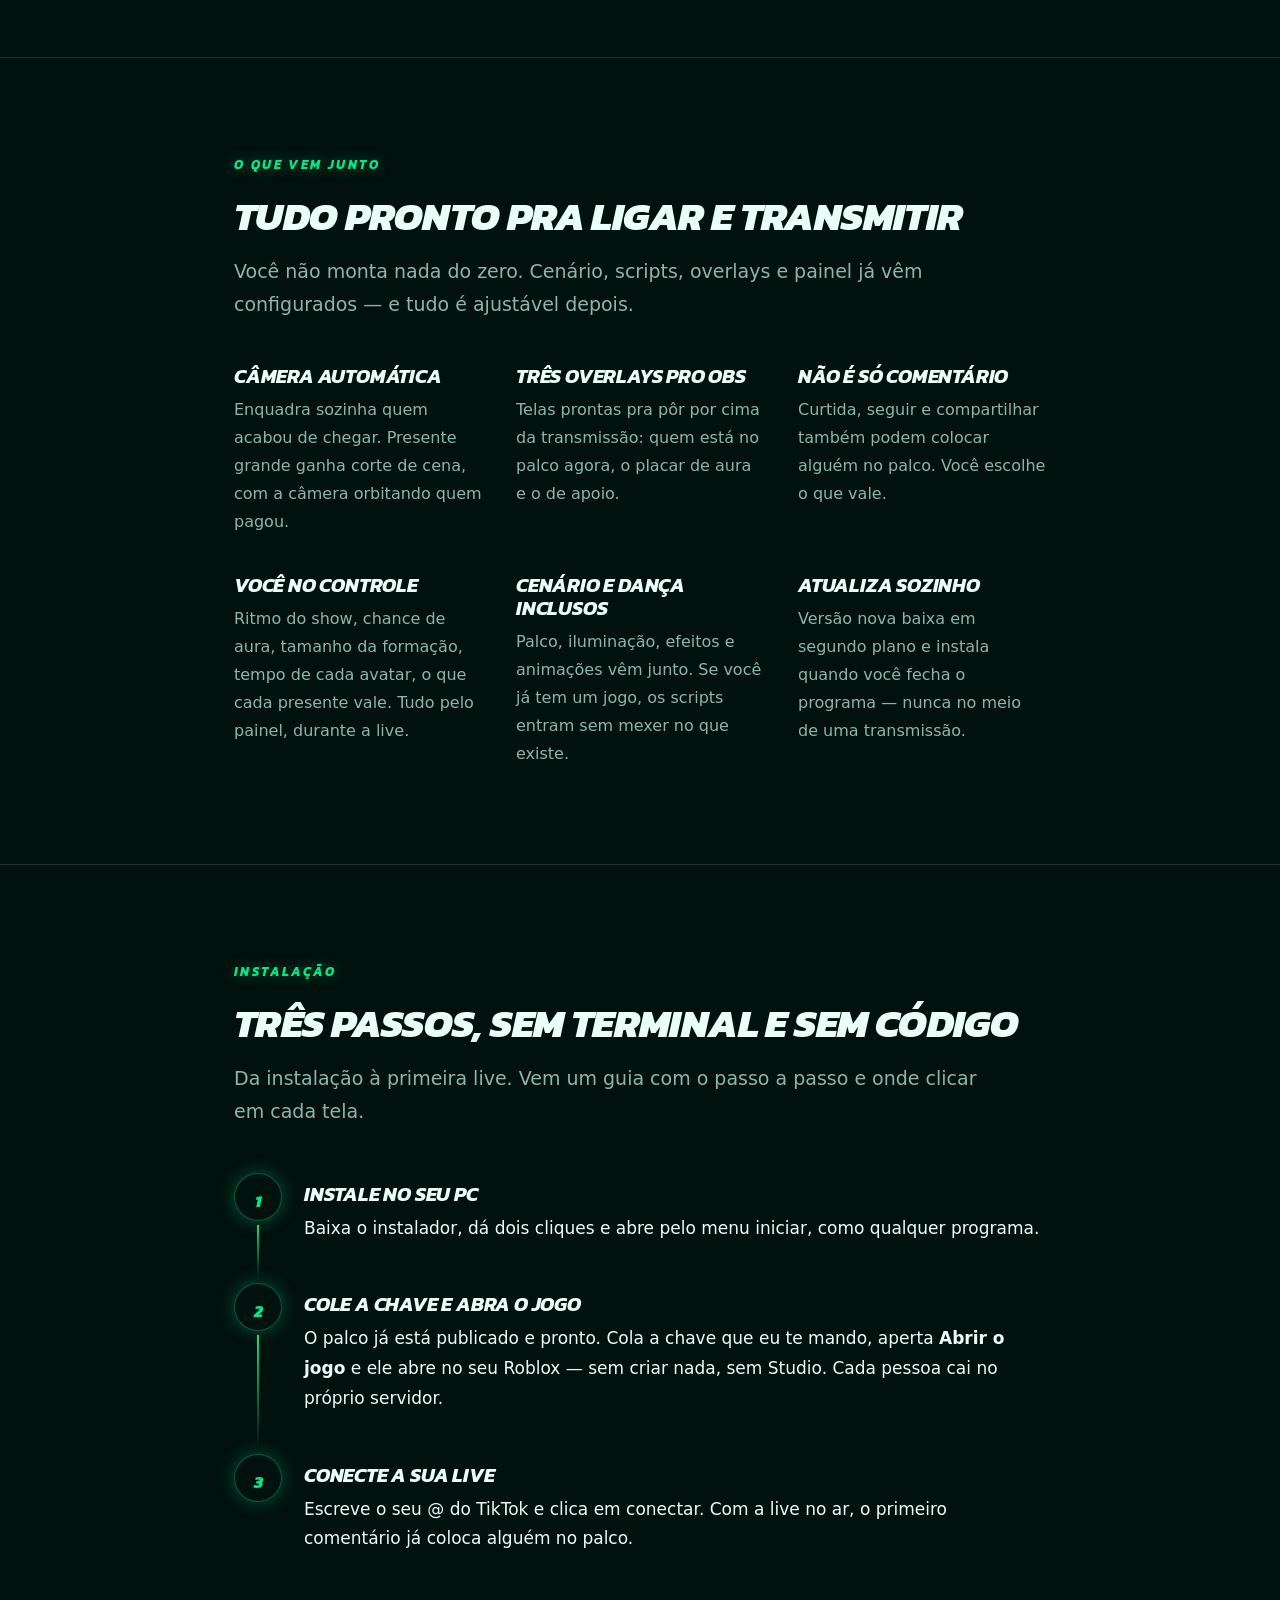
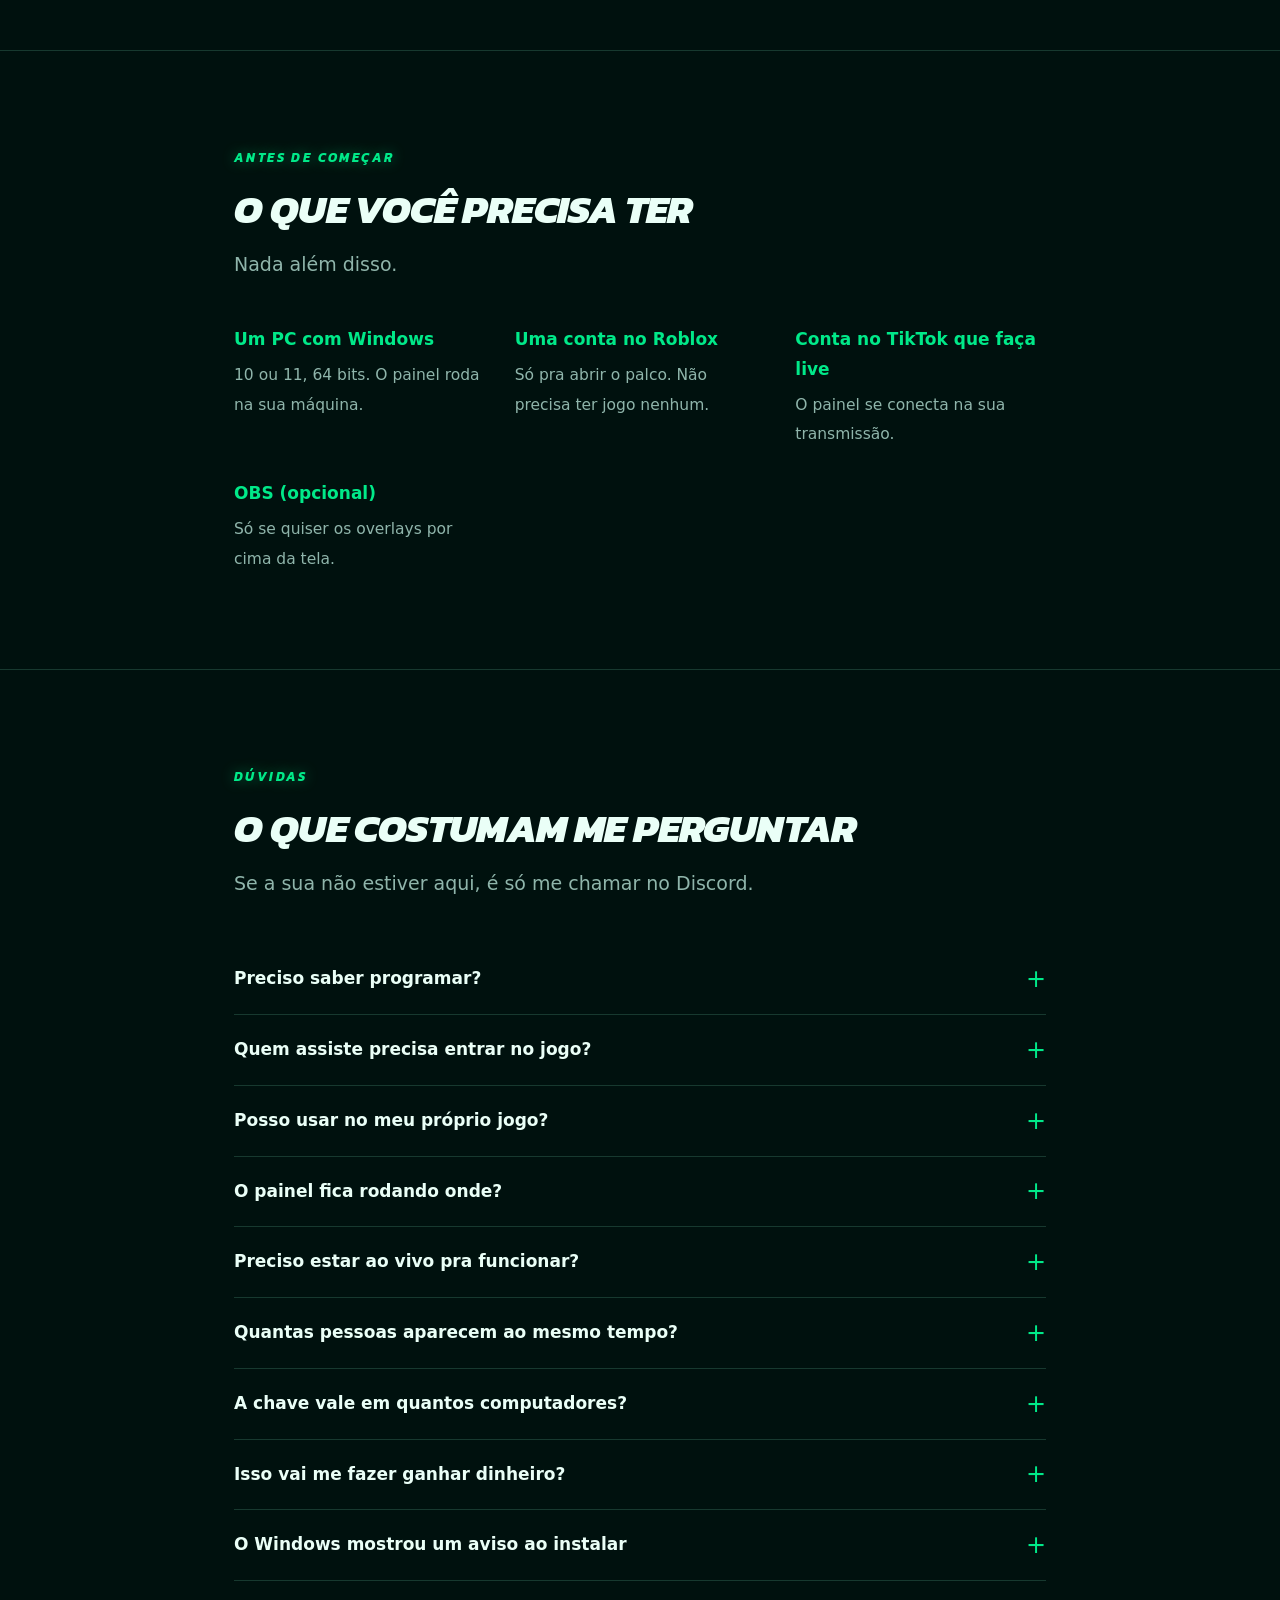
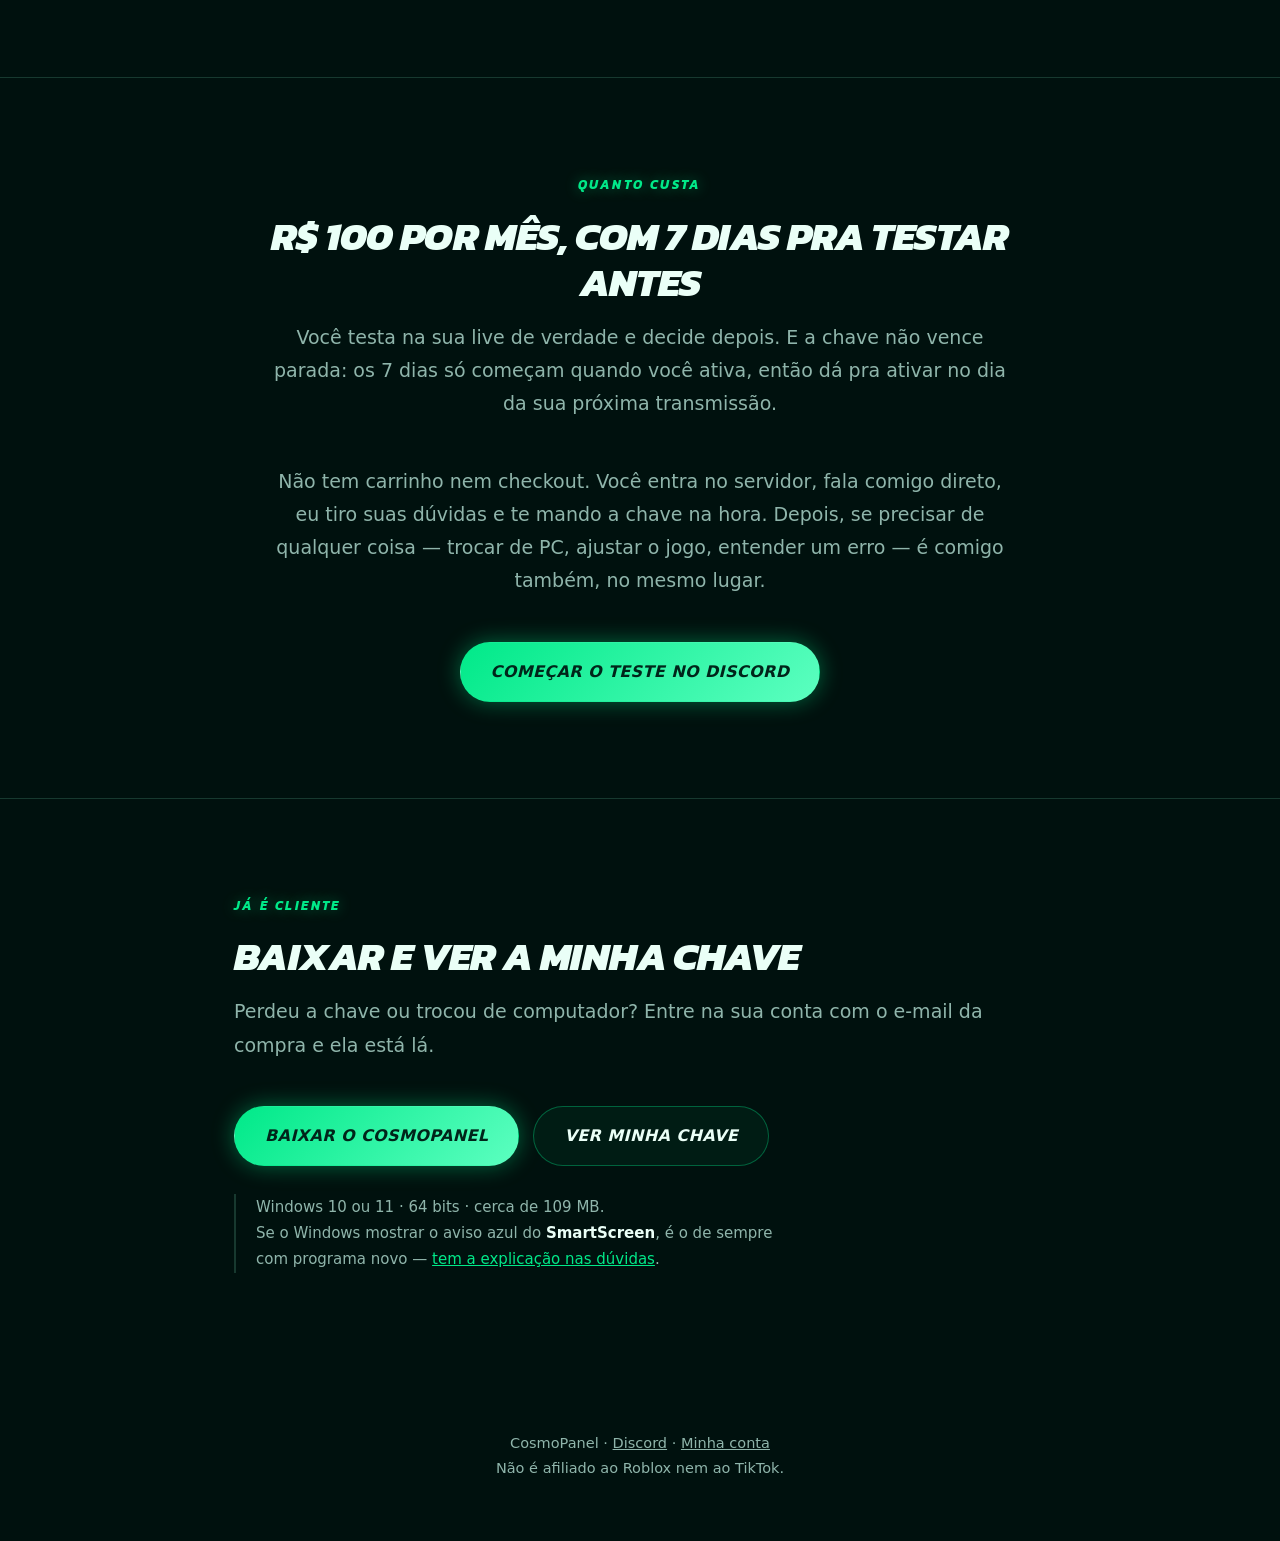
==== commit e94f4724: "contagem de visita: anonima, e inline nas tres paginas O site nao media NADA. Nem GitHub Pages, nem " ====
--- a/index.html
+++ b/index.html
@@ -39,6 +39,36 @@
      desfaze-lo. Ela fica no <head> e nao no fim do body de proposito: no fim,
      os blocos apareceriam visiveis e sumiriam um quadro depois. ]]-->
 <script>document.documentElement.className += ' js';</script>
+
+<!--[[ CONTAGEM DE VISITA — anonima, e INLINE de propósito.
+
+     O site não media NADA até hoje: nem GitHub Pages, nem Analytics, nem
+     pixel. O número de visitas nunca existiu. Contador só vale pelo
+     histórico, e histórico não se recupera — por isso entrou antes de a
+     divulgação começar.
+
+     POR QUE INLINE, e não junto do interacoes.js: aquele arquivo ficou fora
+     do repositório sem ninguém notar e derrubou o site inteiro. Um contador
+     que mora num arquivo separado é um contador que um dia para de contar em
+     silêncio — e ninguém percebe, porque a página continua bonita. Estas seis
+     linhas não podem dar 404.
+
+     NÃO GUARDA NADA DE PESSOA: sem cookie, sem identificador, sem IP. Só
+     soma "esta página foi aberta mais uma vez hoje", a etiqueta `?de=` e o
+     domínio de quem mandou. É por isso que não há aviso de cookie a dar.
+
+     `sendBeacon` e não `fetch`: ele entrega mesmo se a pessoa fechar a aba no
+     mesmo instante, e nunca segura o carregamento. Dentro de try/catch porque
+     medir não pode, em hipótese alguma, quebrar a página que está medindo. ]]-->
+<script>
+try {
+  var _de = new URLSearchParams(location.search).get('de') || '';
+  navigator.sendBeacon(
+    'https://aura-contador.cosmopanel84.deno.net/visita',
+    JSON.stringify({ p: location.pathname, de: _de, ref: document.referrer })
+  );
+} catch (e) { /* sem contagem hoje; a pagina segue igual */ }
+</script>
 </head>
 <body>
 
